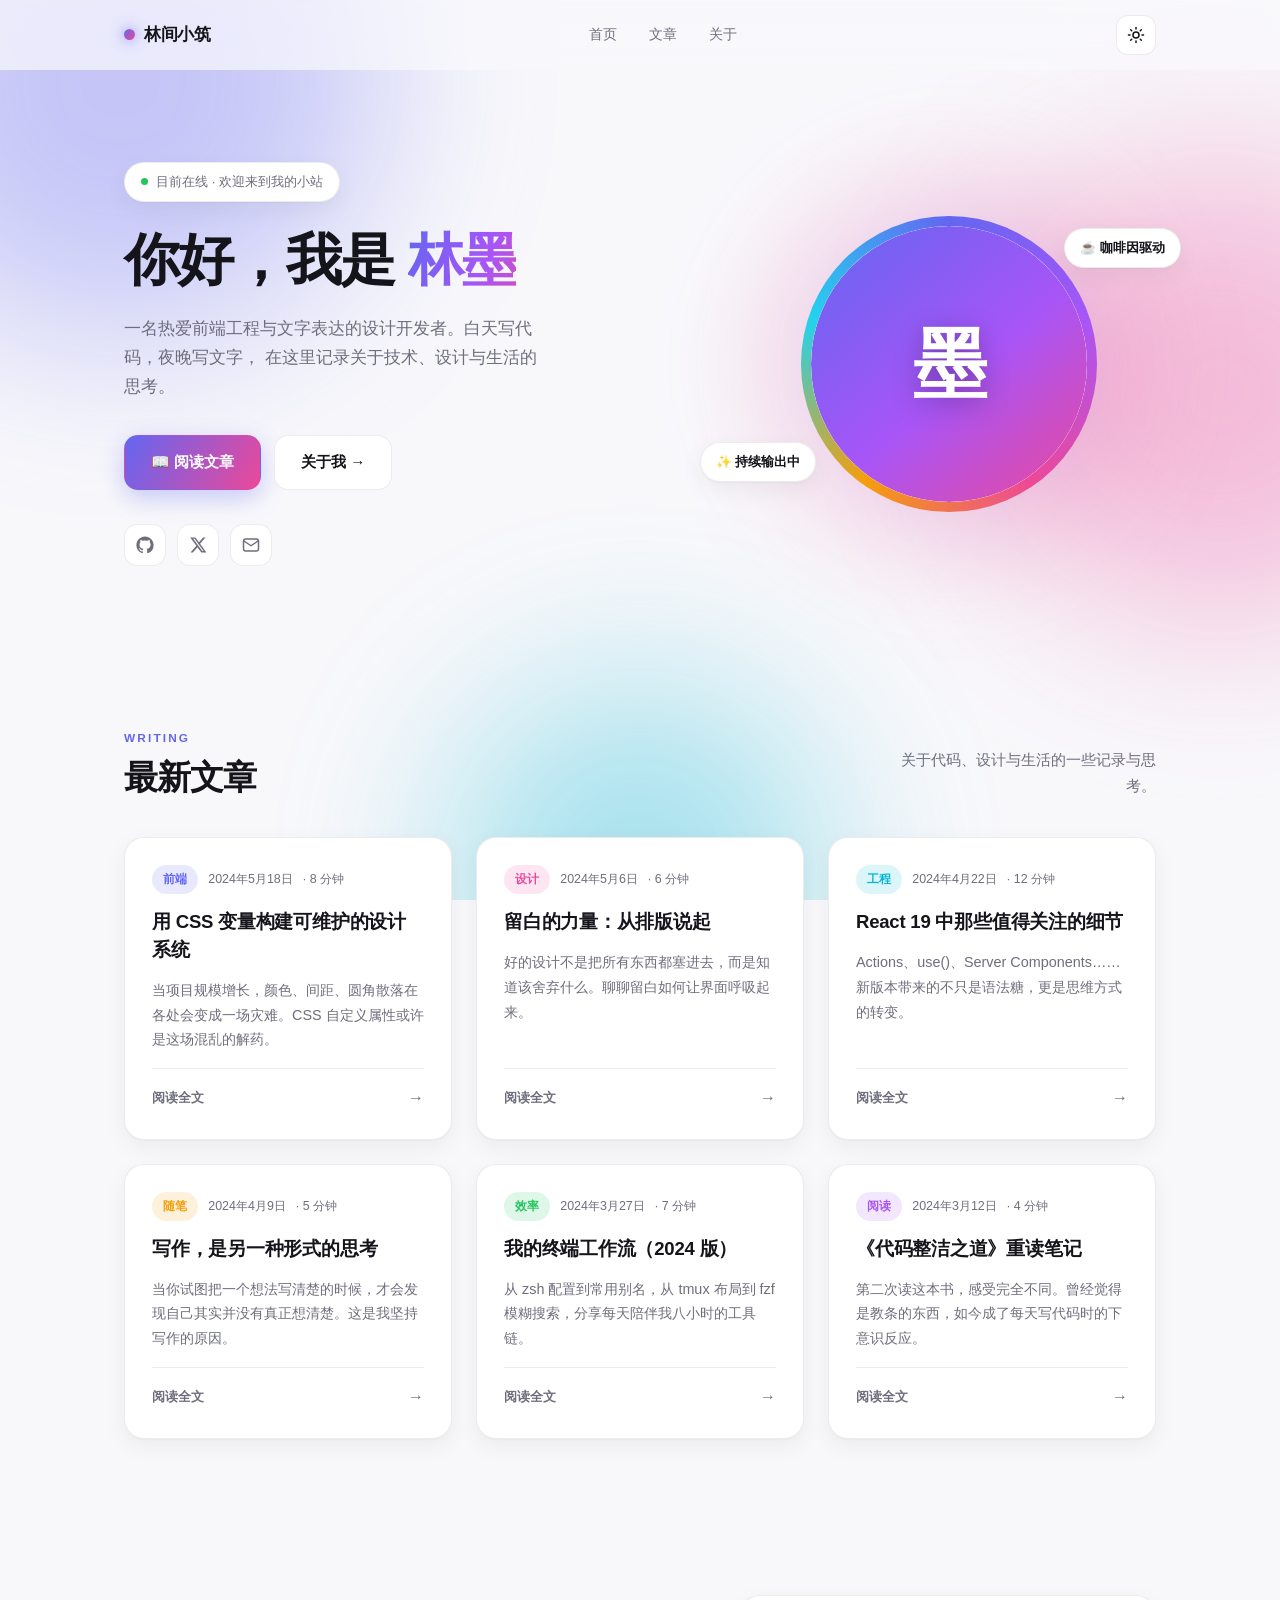
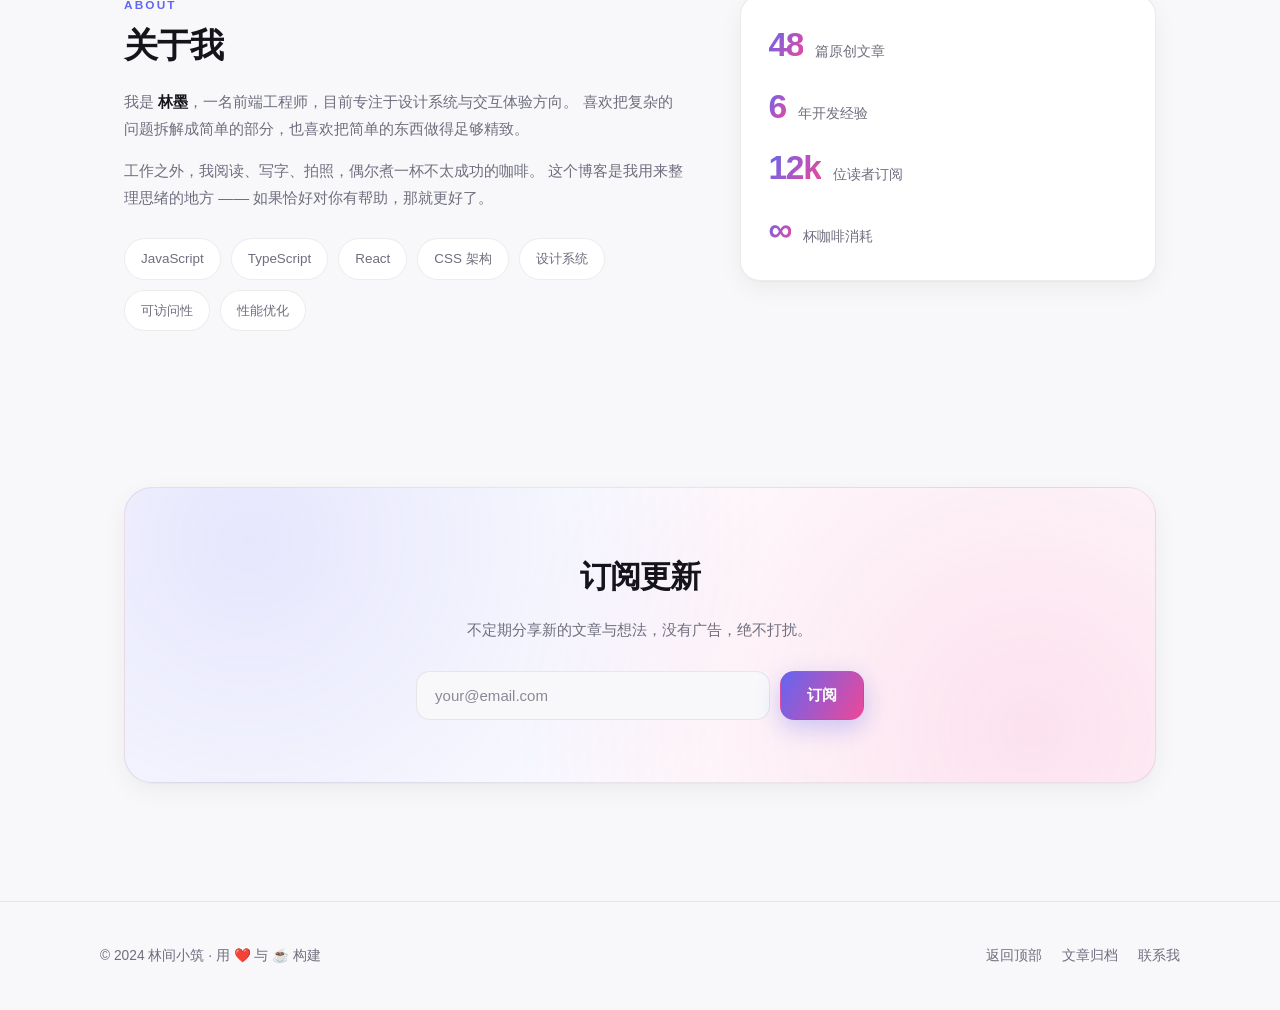
==== index.html @ 79cb0e21 "Create index.html" ====
<!DOCTYPE html>
<html lang="zh-CN" data-theme="light">
<head>
<meta charset="UTF-8">
<meta name="viewport" content="width=device-width, initial-scale=1.0">
<title>林间小筑 · 林墨的个人博客</title>
<meta name="description" content="林墨的个人博客 —— 记录关于前端工程、设计与生活的思考。">
<script>
  // 提前应用主题，避免闪烁
  (function () {
    var saved = localStorage.getItem('theme');
    var prefersDark = window.matchMedia('(prefers-color-scheme: dark)').matches;
    document.documentElement.dataset.theme = saved || (prefersDark ? 'dark' : 'light');
  })();
</script>
<style>
  /* ===================== 主题变量 ===================== */
  :root {
    --bg: #f8f8fb;
    --bg-elev: #ffffff;
    --text: #14141a;
    --text-muted: #6e6e7e;
    --border: rgba(20, 20, 26, .08);
    --nav-bg: rgba(248, 248, 251, .72);
    --accent: #6366f1;
    --accent-2: #ec4899;
    --shadow: 0 1px 2px rgba(0, 0, 0, .04), 0 8px 24px rgba(0, 0, 0, .05);
    --shadow-hover: 0 14px 42px rgba(99, 102, 241, .18);
    --radius: 20px;
    color-scheme: light;
  }

  [data-theme="dark"] {
    --bg: #0b0b10;
    --bg-elev: #14141c;
    --text: #f2f2f7;
    --text-muted: #9b9bab;
    --border: rgba(255, 255, 255, .09);
    --nav-bg: rgba(11, 11, 16, .72);
    --shadow: 0 1px 2px rgba(0, 0, 0, .3), 0 8px 24px rgba(0, 0, 0, .35);
    --shadow-hover: 0 14px 42px rgba(99, 102, 241, .28);
    color-scheme: dark;
  }

  /* ===================== 基础 ===================== */
  * { margin: 0; padding: 0; box-sizing: border-box; }

  html {
    scroll-behavior: smooth;
    scroll-padding-top: 90px;
    -webkit-text-size-adjust: 100%;
  }

  body {
    font-family: -apple-system, BlinkMacSystemFont, "Segoe UI", "PingFang SC",
                 "Hiragino Sans GB", "Microsoft YaHei", "Helvetica Neue", sans-serif;
    background: var(--bg);
    color: var(--text);
    line-height: 1.75;
    -webkit-font-smoothing: antialiased;
    -moz-osx-font-smoothing: grayscale;
    overflow-x: hidden;
    transition: background .45s ease, color .45s ease;
  }

  ::selection { background: rgba(99, 102, 241, .22); }

  img { max-width: 100%; display: block; }

  /* 滚动条 */
  ::-webkit-scrollbar { width: 10px; height: 10px; }
  ::-webkit-scrollbar-track { background: transparent; }
  ::-webkit-scrollbar-thumb {
    background: rgba(128, 128, 150, .35);
    border-radius: 10px;
    border: 3px solid transparent;
    background-clip: content-box;
  }
  ::-webkit-scrollbar-thumb:hover { background: rgba(128, 128, 150, .6); background-clip: content-box; }

  /* ===================== 背景装饰 ===================== */
  .bg-decor {
    position: fixed;
    inset: 0;
    z-index: 0;
    pointer-events: none;
    overflow: hidden;
  }
  .blob {
    position: absolute;
    border-radius: 50%;
    filter: blur(90px);
    opacity: .34;
    will-change: transform;
  }
  .blob-1 {
    width: 520px; height: 520px;
    background: #6366f1;
    top: -180px; left: -140px;
    animation: float1 18s ease-in-out infinite;
  }
  .blob-2 {
    width: 460px; height: 460px;
    background: #ec4899;
    top: 18%; right: -170px;
    animation: float2 22s ease-in-out infinite;
  }
  .blob-3 {
    width: 380px; height: 380px;
    background: #06b6d4;
    bottom: -160px; left: 35%;
    animation: float1 26s ease-in-out infinite reverse;
  }
  [data-theme="dark"] .blob { opacity: .2; }

  @keyframes float1 {
    50% { transform: translate(70px, 90px) scale(1.12); }
  }
  @keyframes float2 {
    50% { transform: translate(-80px, 70px) scale(1.08); }
  }

  /* ===================== 阅读进度条 ===================== */
  .progress {
    position: fixed;
    top: 0; left: 0;
    height: 3px;
    width: 0;
    background: linear-gradient(90deg, #6366f1, #a855f7, #ec4899, #f59e0b);
    z-index: 200;
    border-radius: 0 3px 3px 0;
    transition: width .08s linear;
  }

  /* ===================== 导航 ===================== */
  .nav {
    position: sticky;
    top: 0;
    z-index: 100;
    background: var(--nav-bg);
    backdrop-filter: blur(18px) saturate(180%);
    -webkit-backdrop-filter: blur(18px) saturate(180%);
    border-bottom: 1px solid transparent;
    transition: border-color .35s ease, background .45s ease;
  }
  .nav.scrolled { border-bottom-color: var(--border); }

  .nav-inner {
    max-width: 1080px;
    margin: 0 auto;
    padding: 14px 24px;
    display: flex;
    align-items: center;
    justify-content: space-between;
    gap: 20px;
  }

  .logo {
    display: inline-flex;
    align-items: center;
    gap: 9px;
    font-weight: 800;
    font-size: 1.06rem;
    letter-spacing: -.02em;
    color: var(--text);
    text-decoration: none;
    white-space: nowrap;
  }
  .logo::before {
    content: "";
    width: 11px; height: 11px;
    border-radius: 50%;
    background: linear-gradient(135deg, var(--accent), var(--accent-2));
    box-shadow: 0 0 14px rgba(99, 102, 241, .8);
    flex: none;
  }

  .nav-links { display: flex; gap: 4px; }
  .nav-links a {
    position: relative;
    padding: 8px 14px;
    border-radius: 10px;
    font-size: .9rem;
    font-weight: 500;
    color: var(--text-muted);
    text-decoration: none;
    transition: color .25s, background .25s;
  }
  .nav-links a:hover {
    color: var(--text);
    background: rgba(99, 102, 241, .1);
  }

  .theme-toggle {
    width: 40px; height: 40px;
    flex: none;
    display: grid;
    place-items: center;
    border-radius: 12px;
    border: 1px solid var(--border);
    background: var(--bg-elev);
    color: var(--text);
    cursor: pointer;
    transition: transform .35s cubic-bezier(.2, .8, .2, 1),
                border-color .3s, box-shadow .3s, background .45s;
  }
  .theme-toggle:hover {
    transform: rotate(18deg) scale(1.06);
    border-color: var(--accent);
    box-shadow: 0 0 0 4px rgba(99, 102, 241, .12);
  }
  .theme-toggle svg { width: 18px; height: 18px; }
  .theme-toggle .icon-moon { display: none; }
  [data-theme="dark"] .theme-toggle .icon-sun { display: none; }
  [data-theme="dark"] .theme-toggle .icon-moon { display: block; }

  /* ===================== 通用 ===================== */
  .wrap {
    max-width: 1080px;
    margin: 0 auto;
    padding: 0 24px;
    position: relative;
    z-index: 1;
  }

  .section { padding: 78px 0; }

  .section-head {
    display: flex;
    align-items: flex-end;
    justify-content: space-between;
    gap: 20px;
    margin-bottom: 38px;
  }
  .section-tag {
    display: block;
    font-size: .74rem;
    font-weight: 800;
    letter-spacing: .18em;
    text-transform: uppercase;
    color: var(--accent);
    margin-bottom: 8px;
  }
  .section-title {
    font-size: clamp(1.65rem, 3.4vw, 2.15rem);
    font-weight: 800;
    letter-spacing: -.025em;
    line-height: 1.25;
  }
  .section-desc {
    font-size: .92rem;
    color: var(--text-muted);
    max-width: 34ch;
    text-align: right;
  }

  /* 出现动画 */
  .reveal {
    opacity: 0;
    transform: translateY(26px);
    transition: opacity .8s cubic-bezier(.2, .8, .2, 1),
                transform .8s cubic-bezier(.2, .8, .2, 1);
  }
  .reveal.visible { opacity: 1; transform: none; }

  @media (prefers-reduced-motion: reduce) {
    .reveal { opacity: 1; transform: none; transition: none; }
    .blob, .avatar-ring, .gradient { animation: none !important; }
    html { scroll-behavior: auto; }
  }

  /* ===================== Hero ===================== */
  .hero {
    position: relative;
    z-index: 1;
    max-width: 1080px;
    margin: 0 auto;
    padding: 92px 24px 84px;
    display: grid;
    grid-template-columns: 1.15fr .85fr;
    gap: 56px;
    align-items: center;
  }

  .badge {
    display: inline-flex;
    align-items: center;
    gap: 8px;
    padding: 7px 16px;
    margin-bottom: 24px;
    border-radius: 999px;
    border: 1px solid var(--border);
    background: var(--bg-elev);
    box-shadow: var(--shadow);
    font-size: .84rem;
    font-weight: 500;
    color: var(--text-muted);
  }
  .badge .dot {
    width: 7px; height: 7px;
    border-radius: 50%;
    background: #22c55e;
    box-shadow: 0 0 0 0 rgba(34, 197, 94, .6);
    animation: pulse 2s infinite;
  }
  @keyframes pulse {
    70% { box-shadow: 0 0 0 8px rgba(34, 197, 94, 0); }
    100% { box-shadow: 0 0 0 0 rgba(34, 197, 94, 0); }
  }

  .hero-title {
    font-size: clamp(2.2rem, 5.4vw, 3.5rem);
    line-height: 1.22;
    letter-spacing: -.035em;
    font-weight: 800;
    margin-bottom: 20px;
  }

  .gradient {
    background: linear-gradient(110deg, #6366f1, #a855f7 35%, #ec4899 65%, #f59e0b);
    background-size: 220% auto;
    -webkit-background-clip: text;
    background-clip: text;
    color: transparent;
    animation: shine 6s linear infinite;
  }
  @keyframes shine {
    to { background-position: 220% center; }
  }

  .hero-desc {
    font-size: 1.04rem;
    color: var(--text-muted);
    max-width: 46ch;
    margin-bottom: 34px;
  }

  .actions {
    display: flex;
    flex-wrap: wrap;
    gap: 13px;
    margin-bottom: 34px;
  }

  .btn {
    display: inline-flex;
    align-items: center;
    gap: 8px;
    padding: 13px 26px;
    border-radius: 14px;
    font-size: .94rem;
    font-weight: 600;
    font-family: inherit;
    text-decoration: none;
    border: 1px solid transparent;
    cursor: pointer;
    transition: transform .28s cubic-bezier(.2, .8, .2, 1),
                box-shadow .28s, background .28s, border-color .28s, color .28s;
  }
  .btn-primary {
    color: #fff;
    background: linear-gradient(120deg, #6366f1, #ec4899);
    box-shadow: 0 8px 24px rgba(99, 102, 241, .32);
  }
  .btn-primary:hover {
    transform: translateY(-3px);
    box-shadow: 0 14px 34px rgba(99, 102, 241, .45);
  }
  .btn-ghost {
    color: var(--text);
    background: var(--bg-elev);
    border-color: var(--border);
  }
  .btn-ghost:hover {
    transform: translateY(-3px);
    border-color: var(--accent);
    box-shadow: var(--shadow);
    color: var(--accent);
  }

  .socials { display: flex; gap: 11px; }
  .socials a {
    width: 42px; height: 42px;
    display: grid;
    place-items: center;
    border-radius: 13px;
    border: 1px solid var(--border);
    background: var(--bg-elev);
    color: var(--text-muted);
    transition: transform .3s cubic-bezier(.2, .8, .2, 1),
                color .3s, background .3s, border-color .3s, box-shadow .3s;
  }
  .socials svg { width: 18px; height: 18px; }
  .socials a:hover {
    color: #fff;
    background: linear-gradient(120deg, #6366f1, #ec4899);
    border-color: transparent;
    transform: translateY(-4px);
    box-shadow: 0 10px 24px rgba(99, 102, 241, .35);
  }

  /* 头像 */
  .hero-visual {
    position: relative;
    display: grid;
    place-items: center;
  }
  .hero-visual::before {
    content: "";
    position: absolute;
    width: 115%;
    aspect-ratio: 1;
    border-radius: 50%;
    background: radial-gradient(circle, rgba(99, 102, 241, .38), rgba(236, 72, 153, .18) 45%, transparent 70%);
    filter: blur(44px);
  }

  .avatar-wrap {
    position: relative;
    width: min(296px, 68vw);
    aspect-ratio: 1;
  }
  .avatar-ring {
    position: absolute;
    inset: 0;
    border-radius: 50%;
    background: conic-gradient(from 0deg, #6366f1, #a855f7, #ec4899, #f59e0b, #22d3ee, #6366f1);
    animation: spin 14s linear infinite;
    filter: blur(.6px);
  }
  @keyframes spin { to { transform: rotate(360deg); } }

  .avatar-inner {
    position: absolute;
    inset: 10px;
    border-radius: 50%;
    background: var(--bg);
    display: grid;
    place-items: center;
    overflow: hidden;
    transition: background .45s ease;
  }
  .avatar-face {
    width: 100%; height: 100%;
    border-radius: 50%;
    display: grid;
    place-items: center;
    background: linear-gradient(140deg, #6366f1, #a855f7 55%, #ec4899);
    color: #fff;
    font-size: clamp(3.4rem, 9vw, 4.6rem);
    font-weight: 800;
    letter-spacing: -.05em;
    text-shadow: 0 6px 26px rgba(0, 0, 0, .28);
  }

  .float-chip {
    position: absolute;
    padding: 8px 15px;
    border-radius: 999px;
    background: var(--bg-elev);
    border: 1px solid var(--border);
    box-shadow: var(--shadow);
    font-size: .8rem;
    font-weight: 600;
    color: var(--text);
    white-space: nowrap;
    animation: bob 5s ease-in-out infinite;
  }
  .chip-1 { top: 4%; right: -6%; animation-delay: 0s; }
  .chip-2 { bottom: 10%; left: -10%; animation-delay: 1.4s; }
  @keyframes bob {
    50% { transform: translateY(-12px); }
  }

  /* ===================== 文章 ===================== */
  .posts-grid {
    display: grid;
    grid-template-columns: repeat(auto-fill, minmax(310px, 1fr));
    gap: 24px;
  }

  .post {
    position: relative;
    display: flex;
    flex-direction: column;
    gap: 14px;
    padding: 27px;
    border-radius: var(--radius);
    border: 1px solid var(--border);
    background: var(--bg-elev);
    color: inherit;
    text-decoration: none;
    overflow: hidden;
    box-shadow: var(--shadow);
    transition: transform .42s cubic-bezier(.2, .8, .2, 1),
                box-shadow .42s, border-color .42s, background .45s;
  }
  .post::before {
    content: "";
    position: absolute;
    top: 0; left: 0; right: 0;
    height: 3px;
    background: linear-gradient(90deg, #6366f1, #ec4899);
    transform: scaleX(0);
    transform-origin: left;
    transition: transform .5s cubic-bezier(.2, .8, .2, 1);
  }
  .post::after {
    content: "";
    position: absolute;
    inset: 0;
    background: linear-gradient(120deg, rgba(99, 102, 241, .07), rgba(236, 72, 153, .07));
    opacity: 0;
    transition: opacity .42s;
    pointer-events: none;
  }
  .post:hover {
    transform: translateY(-7px);
    box-shadow: var(--shadow-hover);
    border-color: rgba(99, 102, 241, .38);
  }
  .post:hover::before { transform: scaleX(1); }
  .post:hover::after { opacity: 1; }
  .post:hover h3 { color: var(--accent); }
  .post:hover .arrow { transform: translateX(4px); color: var(--accent); }

  .post-meta {
    display: flex;
    align-items: center;
    flex-wrap: wrap;
    gap: 10px;
    font-size: .78rem;
    color: var(--text-muted);
  }
  .tag {
    padding: 4px 11px;
    border-radius: 999px;
    font-size: .74rem;
    font-weight: 700;
    letter-spacing: .01em;
    color: var(--t);
    background: color-mix(in srgb, var(--t) 14%, transparent);
  }

  .post h3 {
    font-size: 1.16rem;
    line-height: 1.5;
    font-weight: 700;
    letter-spacing: -.012em;
    transition: color .3s;
  }
  .post p {
    font-size: .9rem;
    color: var(--text-muted);
    line-height: 1.72;
    flex: 1;
  }

  .post-foot {
    display: flex;
    align-items: center;
    justify-content: space-between;
    padding-top: 15px;
    margin-top: 2px;
    border-top: 1px solid var(--border);
    font-size: .8rem;
    font-weight: 600;
    color: var(--text-muted);
  }
  .arrow {
    font-size: 1rem;
    transition: transform .35s cubic-bezier(.2, .8, .2, 1), color .3s;
  }

  /* ===================== 关于 ===================== */
  .about-grid {
    display: grid;
    grid-template-columns: 1.15fr .85fr;
    gap: 52px;
    align-items: start;
  }
  .about-grid p {
    color: var(--text-muted);
    margin-top: 16px;
    font-size: .96rem;
  }
  .about-grid p:first-of-type { margin-top: 22px; }
  .about-grid strong { color: var(--text); font-weight: 700; }

  .skills {
    display: flex;
    flex-wrap: wrap;
    gap: 10px;
    margin-top: 26px;
  }
  .skills span {
    padding: 8px 16px;
    border-radius: 999px;
    border: 1px solid var(--border);
    background: var(--bg-elev);
    font-size: .84rem;
    font-weight: 500;
    color: var(--text-muted);
    transition: transform .3s cubic-bezier(.2, .8, .2, 1),
                color .3s, border-color .3s;
  }
  .skills span:hover {
    transform: translateY(-3px);
    color: var(--accent);
    border-color: var(--accent);
  }

  .stat-card {
    padding: 32px 28px;
    border-radius: var(--radius);
    border: 1px solid var(--border);
    background: var(--bg-elev);
    box-shadow: var(--shadow);
    display: grid;
    gap: 26px;
    transition: background .45s;
  }
  .stat {
    display: flex;
    align-items: baseline;
    gap: 12px;
  }
  .stat strong {
    font-size: 2.1rem;
    font-weight: 800;
    letter-spacing: -.04em;
    background: linear-gradient(120deg, #6366f1, #ec4899);
    -webkit-background-clip: text;
    background-clip: text;
    color: transparent;
    line-height: 1;
  }
  .stat span { font-size: .88rem; color: var(--text-muted); }

  /* ===================== 订阅 ===================== */
  .subscribe-card {
    position: relative;
    overflow: hidden;
    padding: 62px 32px;
    text-align: center;
    border-radius: 28px;
    border: 1px solid var(--border);
    background:
      radial-gradient(circle at 12% 18%, rgba(99, 102, 241, .16), transparent 55%),
      radial-gradient(circle at 88% 82%, rgba(236, 72, 153, .16), transparent 55%),
      var(--bg-elev);
    box-shadow: var(--shadow);
    transition: background .45s, border-color .45s;
  }
  .subscribe-card h2 {
    font-size: clamp(1.5rem, 3vw, 1.95rem);
    font-weight: 800;
    letter-spacing: -.025em;
    margin-bottom: 12px;
  }
  .subscribe-card p {
    color: var(--text-muted);
    font-size: .95rem;
    max-width: 44ch;
    margin: 0 auto;
  }

  .sub-form {
    display: flex;
    gap: 10px;
    max-width: 448px;
    margin: 28px auto 0;
  }
  .sub-form input {
    flex: 1;
    min-width: 0;
    padding: 14px 18px;
    border-radius: 14px;
    border: 1px solid var(--border);
    background: var(--bg);
    color: var(--text);
    font-size: .94rem;
    font-family: inherit;
    outline: none;
    transition: border-color .28s, box-shadow .28s, background .45s;
  }
  .sub-form input::placeholder { color: var(--text-muted); opacity: .8; }
  .sub-form input:focus {
    border-color: var(--accent);
    box-shadow: 0 0 0 4px rgba(99, 102, 241, .15);
  }
  .sub-form button { padding: 14px 26px; }

  /* ===================== 页脚 ===================== */
  footer {
    position: relative;
    z-index: 1;
    border-top: 1px solid var(--border);
    padding: 42px 24px;
    margin-top: 40px;
  }
  .footer-inner {
    max-width: 1080px;
    margin: 0 auto;
    display: flex;
    flex-wrap: wrap;
    align-items: center;
    justify-content: space-between;
    gap: 18px;
    font-size: .86rem;
    color: var(--text-muted);
  }
  .footer-links { display: flex; gap: 20px; }
  .footer-links a {
    color: var(--text-muted);
    text-decoration: none;
    transition: color .25s;
  }
  .footer-links a:hover { color: var(--accent); }

  /* ===================== Toast ===================== */
  .toast {
    position: fixed;
    left: 50%;
    bottom: 34px;
    transform: translate(-50%, 22px);
    padding: 13px 24px;
    border-radius: 14px;
    background: var(--text);
    color: var(--bg);
    font-size: .9rem;
    font-weight: 600;
    opacity: 0;
    pointer-events: none;
    z-index: 300;
    box-shadow: 0 16px 40px rgba(0, 0, 0, .22);
    transition: opacity .4s, transform .4s cubic-bezier(.2, .8, .2, 1);
  }
  .toast.show { opacity: 1; transform: translate(-50%, 0); }

  /* ===================== 响应式 ===================== */
  @media (max-width: 900px) {
    .hero {
      grid-template-columns: 1fr;
      text-align: center;
      gap: 44px;
      padding-top: 58px;
    }
    .hero-visual { order: -1; }
    .hero-desc { margin-inline: auto; }
    .actions, .socials { justify-content: center; }
    .about-grid { grid-template-columns: 1fr; gap: 36px; }
    .section-desc { display: none; }
    .chip-1 { right: -2%; }
    .chip-2 { left: -2%; }
  }

  @media (max-width: 620px) {
    .nav-inner { padding: 12px 18px; gap: 12px; }
    .nav-links a { padding: 7px 10px; font-size: .85rem; }
    .wrap, .hero { padding-left: 18px; padding-right: 18px; }
    .section { padding: 58px 0; }
    .subscribe-card { padding: 46px 20px; border-radius: 22px; }
    .sub-form { flex-direction: column; }
    .sub-form button { width: 100%; justify-content: center; }
    .posts-grid { grid-template-columns: 1fr; }
    .float-chip { display: none; }
    .footer-inner { justify-content: center; text-align: center; }
  }
</style>
</head>
<body>

<!-- 阅读进度 -->
<div class="progress" id="progress"></div>

<!-- 背景光斑 -->
<div class="bg-decor" aria-hidden="true">
  <div class="blob blob-1"></div>
  <div class="blob blob-2"></div>
  <div class="blob blob-3"></div>
</div>

<!-- ===================== 导航 ===================== -->
<nav class="nav" id="nav">
  <div class="nav-inner">
    <a href="#top" class="logo">林间小筑</a>
    <div class="nav-links">
      <a href="#top">首页</a>
      <a href="#posts">文章</a>
      <a href="#about">关于</a>
    </div>
    <button class="theme-toggle" id="themeToggle" aria-label="切换深色 / 浅色主题" title="切换主题">
      <svg class="icon-sun" viewBox="0 0 24 24" fill="none" stroke="currentColor"
           stroke-width="2" stroke-linecap="round" stroke-linejoin="round" aria-hidden="true">
        <circle cx="12" cy="12" r="4"/>
        <path d="M12 2v2M12 20v2M4.93 4.93l1.41 1.41M17.66 17.66l1.41 1.41M2 12h2M20 12h2M4.93 19.07l1.41-1.41M17.66 6.34l1.41-1.41"/>
      </svg>
      <svg class="icon-moon" viewBox="0 0 24 24" fill="none" stroke="currentColor"
           stroke-width="2" stroke-linecap="round" stroke-linejoin="round" aria-hidden="true">
        <path d="M21 12.79A9 9 0 1 1 11.21 3 7 7 0 0 0 21 12.79z"/>
      </svg>
    </button>
  </div>
</nav>

<!-- ===================== Hero ===================== -->
<header class="hero" id="top">
  <div class="hero-text reveal">
    <span class="badge"><span class="dot"></span>目前在线 · 欢迎来到我的小站</span>
    <h1 class="hero-title">你好，我是 <span class="gradient">林墨</span></h1>
    <p class="hero-desc">
      一名热爱前端工程与文字表达的设计开发者。白天写代码，夜晚写文字，
      在这里记录关于技术、设计与生活的思考。
    </p>
    <div class="actions">
      <a href="#posts" class="btn btn-primary">📖 阅读文章</a>
      <a href="#about" class="btn btn-ghost">关于我 →</a>
    </div>
    <div class="socials">
      <a href="#" aria-label="GitHub" title="GitHub">
        <svg viewBox="0 0 24 24" fill="currentColor" aria-hidden="true">
          <path d="M12 .5C5.73.5.5 5.73.5 12a11.5 11.5 0 0 0 7.86 10.92c.58.1.79-.25.79-.55v-1.94c-3.2.7-3.88-1.54-3.88-1.54-.53-1.34-1.29-1.7-1.29-1.7-1.05-.72.08-.7.08-.7 1.16.08 1.77 1.19 1.77 1.19 1.03 1.77 2.71 1.26 3.37.96.1-.75.4-1.26.73-1.55-2.56-.29-5.25-1.28-5.25-5.7 0-1.26.45-2.29 1.19-3.1-.12-.29-.52-1.46.11-3.05 0 0 .97-.31 3.18 1.18a11.1 11.1 0 0 1 5.79 0c2.2-1.49 3.17-1.18 3.17-1.18.63 1.59.23 2.76.12 3.05.74.81 1.19 1.84 1.19 3.1 0 4.43-2.7 5.4-5.27 5.69.41.36.78 1.06.78 2.14v3.17c0 .3.2.66.8.55A11.5 11.5 0 0 0 23.5 12C23.5 5.73 18.27.5 12 .5z"/>
        </svg>
      </a>
      <a href="#" aria-label="Twitter" title="Twitter">
        <svg viewBox="0 0 24 24" fill="currentColor" aria-hidden="true">
          <path d="M18.9 2H22l-7.3 8.35L23.2 22h-6.7l-5.25-6.87L5.2 22H2l7.8-8.93L1.6 2h6.87l4.75 6.28L18.9 2zm-1.17 18.1h1.72L7.36 3.8H5.52l12.2 16.3z"/>
        </svg>
      </a>
      <a href="mailto:hello@linmo.dev" aria-label="邮箱" title="邮箱">
        <svg viewBox="0 0 24 24" fill="none" stroke="currentColor" stroke-width="2"
             stroke-linecap="round" stroke-linejoin="round" aria-hidden="true">
          <rect x="2" y="4" width="20" height="16" rx="3"/>
          <path d="m3 7 9 6 9-6"/>
        </svg>
      </a>
    </div>
  </div>

  <div class="hero-visual reveal" style="transition-delay:.12s">
    <div class="avatar-wrap">
      <div class="avatar-ring"></div>
      <div class="avatar-inner">
        <div class="avatar-face">墨</div>
      </div>
    </div>
    <span class="float-chip chip-1">☕ 咖啡因驱动</span>
    <span class="float-chip chip-2">✨ 持续输出中</span>
  </div>
</header>

<!-- ===================== 文章 ===================== -->
<main>
  <section class="section" id="posts">
    <div class="wrap">
      <div class="section-head reveal">
        <div>
          <span class="section-tag">Writing</span>
          <h2 class="section-title">最新文章</h2>
        </div>
        <p class="section-desc">关于代码、设计与生活的一些记录与思考。</p>
      </div>

      <div class="posts-grid">
        <a href="#" class="post reveal" style="transition-delay:.05s">
          <div class="post-meta">
            <span class="tag" style="--t:#6366f1">前端</span>
            <span>2024年5月18日</span>
            <span>· 8 分钟</span>
          </div>
          <h3>用 CSS 变量构建可维护的设计系统</h3>
          <p>当项目规模增长，颜色、间距、圆角散落在各处会变成一场灾难。CSS 自定义属性或许是这场混乱的解药。</p>
          <div class="post-foot">
            <span>阅读全文</span>
            <span class="arrow">→</span>
          </div>
        </a>

        <a href="#" class="post reveal" style="transition-delay:.1s">
          <div class="post-meta">
            <span class="tag" style="--t:#ec4899">设计</span>
            <span>2024年5月6日</span>
            <span>· 6 分钟</span>
          </div>
          <h3>留白的力量：从排版说起</h3>
          <p>好的设计不是把所有东西都塞进去，而是知道该舍弃什么。聊聊留白如何让界面呼吸起来。</p>
          <div class="post-foot">
            <span>阅读全文</span>
            <span class="arrow">→</span>
          </div>
        </a>

        <a href="#" class="post reveal" style="transition-delay:.15s">
          <div class="post-meta">
            <span class="tag" style="--t:#06b6d4">工程</span>
            <span>2024年4月22日</span>
            <span>· 12 分钟</span>
          </div>
          <h3>React 19 中那些值得关注的细节</h3>
          <p>Actions、use()、Server Components……新版本带来的不只是语法糖，更是思维方式的转变。</p>
          <div class="post-foot">
            <span>阅读全文</span>
            <span class="arrow">→</span>
          </div>
        </a>

        <a href="#" class="post reveal" style="transition-delay:.05s">
          <div class="post-meta">
            <span class="tag" style="--t:#f59e0b">随笔</span>
            <span>2024年4月9日</span>
            <span>· 5 分钟</span>
          </div>
          <h3>写作，是另一种形式的思考</h3>
          <p>当你试图把一个想法写清楚的时候，才会发现自己其实并没有真正想清楚。这是我坚持写作的原因。</p>
          <div class="post-foot">
            <span>阅读全文</span>
            <span class="arrow">→</span>
          </div>
        </a>

        <a href="#" class="post reveal" style="transition-delay:.1s">
          <div class="post-meta">
            <span class="tag" style="--t:#22c55e">效率</span>
            <span>2024年3月27日</span>
            <span>· 7 分钟</span>
          </div>
          <h3>我的终端工作流（2024 版）</h3>
          <p>从 zsh 配置到常用别名，从 tmux 布局到 fzf 模糊搜索，分享每天陪伴我八小时的工具链。</p>
          <div class="post-foot">
            <span>阅读全文</span>
            <span class="arrow">→</span>
          </div>
        </a>

        <a href="#" class="post reveal" style="transition-delay:.15s">
          <div class="post-meta">
            <span class="tag" style="--t:#a855f7">阅读</span>
            <span>2024年3月12日</span>
            <span>· 4 分钟</span>
          </div>
          <h3>《代码整洁之道》重读笔记</h3>
          <p>第二次读这本书，感受完全不同。曾经觉得是教条的东西，如今成了每天写代码时的下意识反应。</p>
          <div class="post-foot">
            <span>阅读全文</span>
            <span class="arrow">→</span>
          </div>
        </a>
      </div>
    </div>
  </section>

  <!-- ===================== 关于 ===================== -->
  <section class="section" id="about">
    <div class="wrap">
      <div class="about-grid">
        <div class="reveal">
          <span class="section-tag">About</span>
          <h2 class="section-title">关于我</h2>
          <p>
            我是 <strong>林墨</strong>，一名前端工程师，目前专注于设计系统与交互体验方向。
            喜欢把复杂的问题拆解成简单的部分，也喜欢把简单的东西做得足够精致。
          </p>
          <p>
            工作之外，我阅读、写字、拍照，偶尔煮一杯不太成功的咖啡。
            这个博客是我用来整理思绪的地方 —— 如果恰好对你有帮助，那就更好了。
          </p>
          <div class="skills">
            <span>JavaScript</span>
            <span>TypeScript</span>
            <span>React</span>
            <span>CSS 架构</span>
            <span>设计系统</span>
            <span>可访问性</span>
            <span>性能优化</span>
          </div>
        </div>

        <div class="stat-card reveal" style="transition-delay:.12s">
          <div class="stat"><strong>48</strong><span>篇原创文章</span></div>
          <div class="stat"><strong>6</strong><span>年开发经验</span></div>
          <div class="stat"><strong>12k</strong><span>位读者订阅</span></div>
          <div class="stat"><strong>∞</strong><span>杯咖啡消耗</span></div>
        </div>
      </div>
    </div>
  </section>

  <!-- ===================== 订阅 ===================== -->
  <section class="section" id="subscribe">
    <div class="wrap">
      <div class="subscribe-card reveal">
        <h2>订阅更新</h2>
        <p>不定期分享新的文章与想法，没有广告，绝不打扰。</p>
        <form class="sub-form" id="subForm" novalidate>
          <input type="email" placeholder="your@email.com" aria-label="邮箱地址" required>
          <button type="submit" class="btn btn-primary">订阅</button>
        </form>
      </div>
    </div>
  </section>
</main>

<!-- ===================== 页脚 ===================== -->
<footer>
  <div class="footer-inner">
    <span>© 2024 林间小筑 · 用 ❤️ 与 ☕ 构建</span>
    <div class="footer-links">
      <a href="#top">返回顶部</a>
      <a href="#posts">文章归档</a>
      <a href="mailto:hello@linmo.dev">联系我</a>
    </div>
  </div>
</footer>

<!-- Toast -->
<div class="toast" id="toast" role="status" aria-live="polite"></div>

<script>
  /* ============ 主题切换 ============ */
  (function () {
    var root = document.documentElement;
    var toggle = document.getElementById('themeToggle');

    toggle.addEventListener('click', function () {
      var next = root.dataset.theme === 'dark' ? 'light' : 'dark';
      root.dataset.theme = next;
      try { localStorage.setItem('theme', next); } catch (e) {}
    });
  })();

  /* ============ 滚动进度 & 导航样式 ============ */
  (function () {
    var progress = document.getElementById('progress');
    var nav = document.getElementById('nav');
    var ticking = false;

    function update() {
      var el = document.documentElement;
      var max = el.scrollHeight - el.clientHeight;
      var ratio = max > 0 ? el.scrollTop / max : 0;
      progress.style.width = (ratio * 100).toFixed(2) + '%';
      nav.classList.toggle('scrolled', el.scrollTop > 8);
      ticking = false;
    }

    window.addEventListener('scroll', function () {
      if (!ticking) {
        ticking = true;
        window.requestAnimationFrame(update);
      }
    }, { passive: true });

    window.addEventListener('resize', update);
    update();
  })();

  /* ============ 滚动出现动画 ============ */
  (function () {
    var items = document.querySelectorAll('.reveal');

    if (!('IntersectionObserver' in window)) {
      items.forEach(function (el) { el.classList.add('visible'); });
      return;
    }

    var io = new IntersectionObserver(function (entries) {
      entries.forEach(function (entry) {
        if (entry.isIntersecting) {
          entry.target.classList.add('visible');
          io.unobserve(entry.target);
        }
      });
    }, { threshold: 0.12, rootMargin: '0px 0px -50px 0px' });

    items.forEach(function (el) { io.observe(el); });
  })();

  /* ============ Toast ============ */
  var toastEl = document.getElementById('toast');
  var toastTimer = null;

  function showToast(msg) {
    toastEl.textContent = msg;
    toastEl.classList.add('show');
    clearTimeout(toastTimer);
    toastTimer = setTimeout(function () {
      toastEl.classList.remove('show');
    }, 2600);
  }

  /* ============ 订阅表单 ============ */
  (function () {
    var form = document.getElementById('subForm');
    var input = form.querySelector('input');

    form.addEventListener('submit', function (e) {
      e.preventDefault();
      var value = input.value.trim();
      var valid = /^[^\s@]+@[^\s@]+\.[^\s@]+$/.test(value);

      if (!valid) {
        showToast('请输入有效的邮箱地址 🙂');
        input.focus();
        return;
      }

      showToast('🎉 订阅成功，感谢关注！');
      input.value = '';
      input.blur();
    });
  })();

  /* ============ 文章卡片点击提示 ============ */
  document.querySelectorAll('.post').forEach(function (card) {
    card.addEventListener('click', function (e) {
      if (card.getAttribute('href') === '#') {
        e.preventDefault();
        showToast('📄 文章详情页正在建设中…');
      }
    });
  });
</script>
</body>
</html>
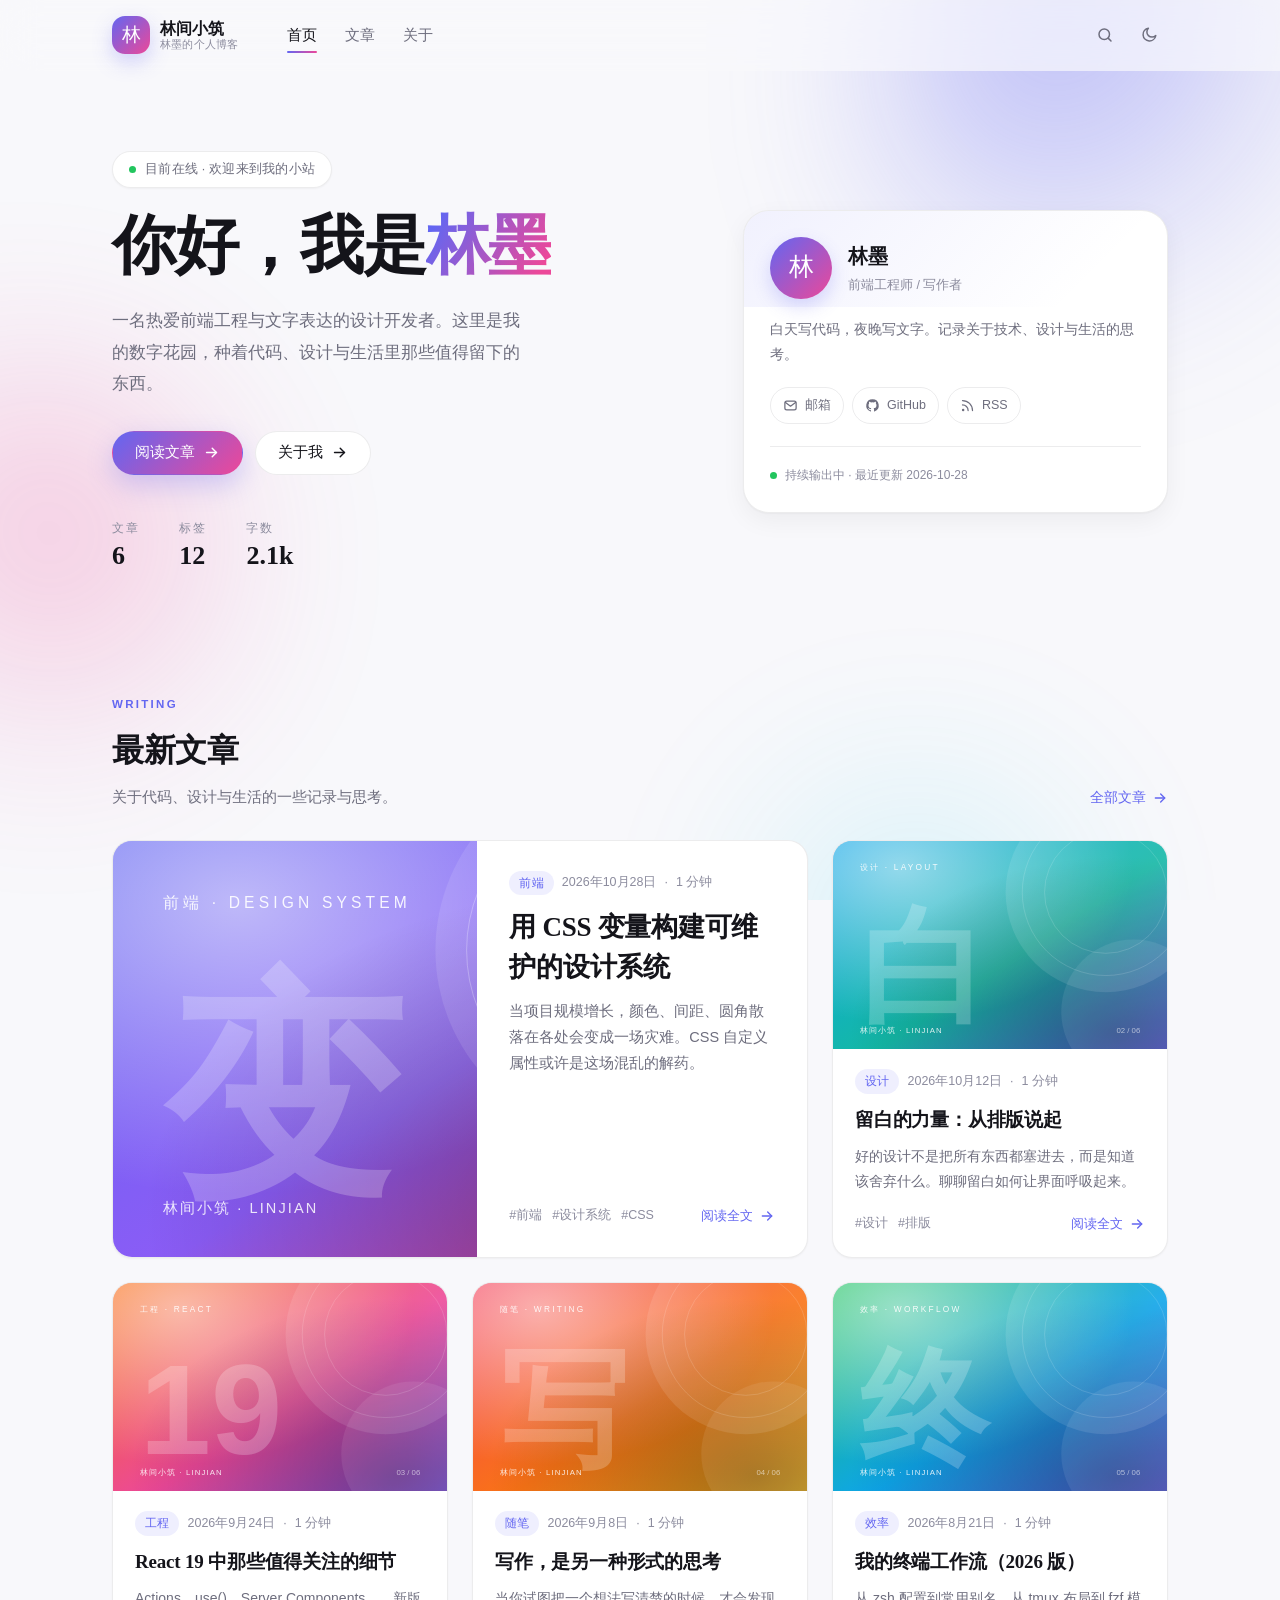
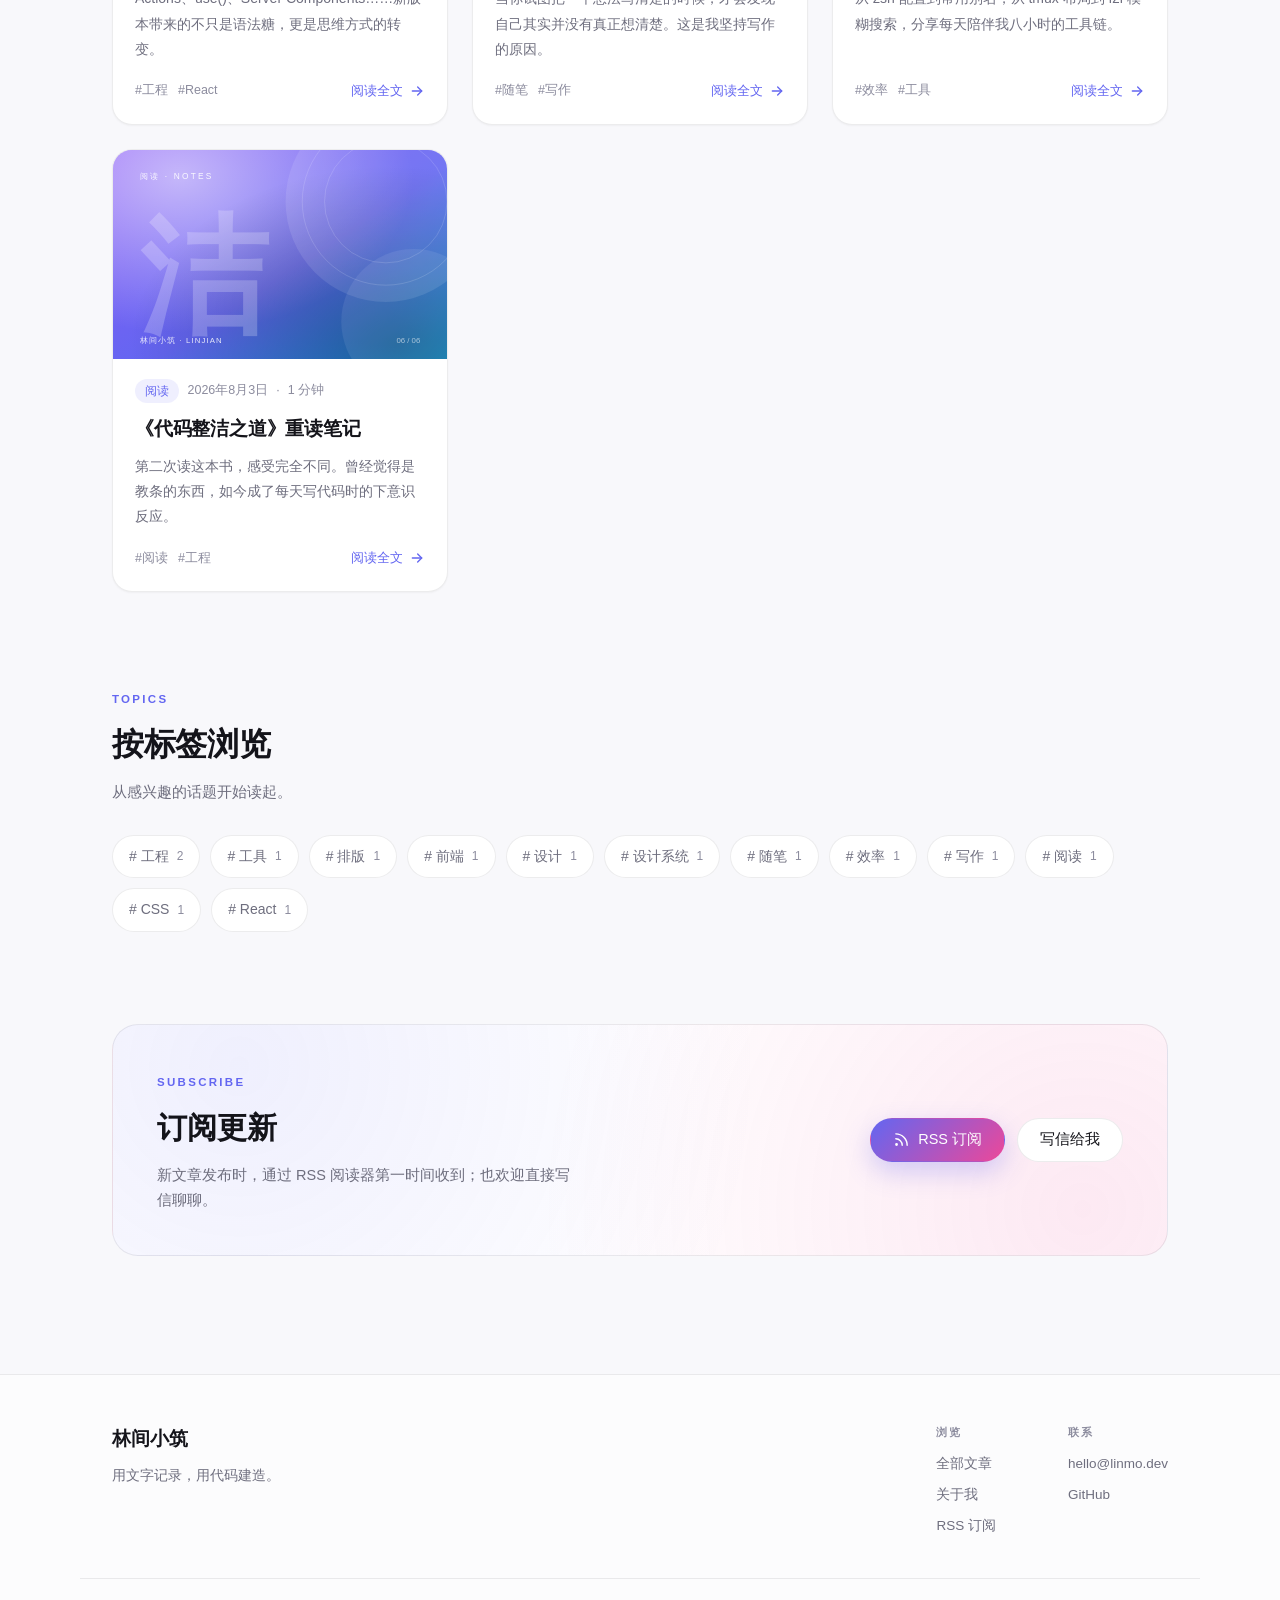
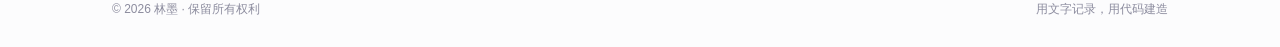
==== commit 9710a499: "Replace site with new blog (林间小筑)" ====
--- a/index.html
+++ b/index.html
@@ -1,1125 +1,288 @@
 <!DOCTYPE html>
-<html lang="zh-CN" data-theme="light">
+<html lang="zh-CN">
 <head>
-<meta charset="UTF-8">
-<meta name="viewport" content="width=device-width, initial-scale=1.0">
+<meta charset="utf-8">
+<meta name="viewport" content="width=device-width, initial-scale=1">
 <title>林间小筑 · 林墨的个人博客</title>
 <meta name="description" content="林墨的个人博客 —— 记录关于前端工程、设计与生活的思考。">
+<meta name="robots" content="index, follow">
+<link rel="canonical" href="http://localhost:4321/">
+<meta property="og:type" content="website">
+<meta property="og:site_name" content="林间小筑">
+<meta property="og:title" content="林间小筑 · 林墨的个人博客">
+<meta property="og:description" content="林墨的个人博客 —— 记录关于前端工程、设计与生活的思考。">
+<meta property="og:url" content="http://localhost:4321/">
+
+<meta name="twitter:card" content="summary">
+<meta name="theme-color" content="#6366f1" media="(prefers-color-scheme: light)">
+<meta name="theme-color" content="#0b0b10" media="(prefers-color-scheme: dark)">
+<link rel="icon" href="./assets/favicon.svg" type="image/svg+xml">
+<link rel="stylesheet" href="./assets/site.css">
+<style>:root{--accent:#6366f1;--accent-soft:rgba(99, 102, 241, 0.1);}</style>
+<link rel="alternate" type="application/rss+xml" title="林间小筑" href="./rss.xml">
 <script>
-  // 提前应用主题，避免闪烁
-  (function () {
+(function () {
+  try {
     var saved = localStorage.getItem('theme');
     var prefersDark = window.matchMedia('(prefers-color-scheme: dark)').matches;
     document.documentElement.dataset.theme = saved || (prefersDark ? 'dark' : 'light');
-  })();
+  } catch (error) {}
+})();
 </script>
-<style>
-  /* ===================== 主题变量 ===================== */
-  :root {
-    --bg: #f8f8fb;
-    --bg-elev: #ffffff;
-    --text: #14141a;
-    --text-muted: #6e6e7e;
-    --border: rgba(20, 20, 26, .08);
-    --nav-bg: rgba(248, 248, 251, .72);
-    --accent: #6366f1;
-    --accent-2: #ec4899;
-    --shadow: 0 1px 2px rgba(0, 0, 0, .04), 0 8px 24px rgba(0, 0, 0, .05);
-    --shadow-hover: 0 14px 42px rgba(99, 102, 241, .18);
-    --radius: 20px;
-    color-scheme: light;
-  }
-
-  [data-theme="dark"] {
-    --bg: #0b0b10;
-    --bg-elev: #14141c;
-    --text: #f2f2f7;
-    --text-muted: #9b9bab;
-    --border: rgba(255, 255, 255, .09);
-    --nav-bg: rgba(11, 11, 16, .72);
-    --shadow: 0 1px 2px rgba(0, 0, 0, .3), 0 8px 24px rgba(0, 0, 0, .35);
-    --shadow-hover: 0 14px 42px rgba(99, 102, 241, .28);
-    color-scheme: dark;
-  }
-
-  /* ===================== 基础 ===================== */
-  * { margin: 0; padding: 0; box-sizing: border-box; }
-
-  html {
-    scroll-behavior: smooth;
-    scroll-padding-top: 90px;
-    -webkit-text-size-adjust: 100%;
-  }
-
-  body {
-    font-family: -apple-system, BlinkMacSystemFont, "Segoe UI", "PingFang SC",
-                 "Hiragino Sans GB", "Microsoft YaHei", "Helvetica Neue", sans-serif;
-    background: var(--bg);
-    color: var(--text);
-    line-height: 1.75;
-    -webkit-font-smoothing: antialiased;
-    -moz-osx-font-smoothing: grayscale;
-    overflow-x: hidden;
-    transition: background .45s ease, color .45s ease;
-  }
-
-  ::selection { background: rgba(99, 102, 241, .22); }
-
-  img { max-width: 100%; display: block; }
-
-  /* 滚动条 */
-  ::-webkit-scrollbar { width: 10px; height: 10px; }
-  ::-webkit-scrollbar-track { background: transparent; }
-  ::-webkit-scrollbar-thumb {
-    background: rgba(128, 128, 150, .35);
-    border-radius: 10px;
-    border: 3px solid transparent;
-    background-clip: content-box;
-  }
-  ::-webkit-scrollbar-thumb:hover { background: rgba(128, 128, 150, .6); background-clip: content-box; }
-
-  /* ===================== 背景装饰 ===================== */
-  .bg-decor {
-    position: fixed;
-    inset: 0;
-    z-index: 0;
-    pointer-events: none;
-    overflow: hidden;
-  }
-  .blob {
-    position: absolute;
-    border-radius: 50%;
-    filter: blur(90px);
-    opacity: .34;
-    will-change: transform;
-  }
-  .blob-1 {
-    width: 520px; height: 520px;
-    background: #6366f1;
-    top: -180px; left: -140px;
-    animation: float1 18s ease-in-out infinite;
-  }
-  .blob-2 {
-    width: 460px; height: 460px;
-    background: #ec4899;
-    top: 18%; right: -170px;
-    animation: float2 22s ease-in-out infinite;
-  }
-  .blob-3 {
-    width: 380px; height: 380px;
-    background: #06b6d4;
-    bottom: -160px; left: 35%;
-    animation: float1 26s ease-in-out infinite reverse;
-  }
-  [data-theme="dark"] .blob { opacity: .2; }
-
-  @keyframes float1 {
-    50% { transform: translate(70px, 90px) scale(1.12); }
-  }
-  @keyframes float2 {
-    50% { transform: translate(-80px, 70px) scale(1.08); }
-  }
-
-  /* ===================== 阅读进度条 ===================== */
-  .progress {
-    position: fixed;
-    top: 0; left: 0;
-    height: 3px;
-    width: 0;
-    background: linear-gradient(90deg, #6366f1, #a855f7, #ec4899, #f59e0b);
-    z-index: 200;
-    border-radius: 0 3px 3px 0;
-    transition: width .08s linear;
-  }
-
-  /* ===================== 导航 ===================== */
-  .nav {
-    position: sticky;
-    top: 0;
-    z-index: 100;
-    background: var(--nav-bg);
-    backdrop-filter: blur(18px) saturate(180%);
-    -webkit-backdrop-filter: blur(18px) saturate(180%);
-    border-bottom: 1px solid transparent;
-    transition: border-color .35s ease, background .45s ease;
-  }
-  .nav.scrolled { border-bottom-color: var(--border); }
-
-  .nav-inner {
-    max-width: 1080px;
-    margin: 0 auto;
-    padding: 14px 24px;
-    display: flex;
-    align-items: center;
-    justify-content: space-between;
-    gap: 20px;
-  }
-
-  .logo {
-    display: inline-flex;
-    align-items: center;
-    gap: 9px;
-    font-weight: 800;
-    font-size: 1.06rem;
-    letter-spacing: -.02em;
-    color: var(--text);
-    text-decoration: none;
-    white-space: nowrap;
-  }
-  .logo::before {
-    content: "";
-    width: 11px; height: 11px;
-    border-radius: 50%;
-    background: linear-gradient(135deg, var(--accent), var(--accent-2));
-    box-shadow: 0 0 14px rgba(99, 102, 241, .8);
-    flex: none;
-  }
-
-  .nav-links { display: flex; gap: 4px; }
-  .nav-links a {
-    position: relative;
-    padding: 8px 14px;
-    border-radius: 10px;
-    font-size: .9rem;
-    font-weight: 500;
-    color: var(--text-muted);
-    text-decoration: none;
-    transition: color .25s, background .25s;
-  }
-  .nav-links a:hover {
-    color: var(--text);
-    background: rgba(99, 102, 241, .1);
-  }
-
-  .theme-toggle {
-    width: 40px; height: 40px;
-    flex: none;
-    display: grid;
-    place-items: center;
-    border-radius: 12px;
-    border: 1px solid var(--border);
-    background: var(--bg-elev);
-    color: var(--text);
-    cursor: pointer;
-    transition: transform .35s cubic-bezier(.2, .8, .2, 1),
-                border-color .3s, box-shadow .3s, background .45s;
-  }
-  .theme-toggle:hover {
-    transform: rotate(18deg) scale(1.06);
-    border-color: var(--accent);
-    box-shadow: 0 0 0 4px rgba(99, 102, 241, .12);
-  }
-  .theme-toggle svg { width: 18px; height: 18px; }
-  .theme-toggle .icon-moon { display: none; }
-  [data-theme="dark"] .theme-toggle .icon-sun { display: none; }
-  [data-theme="dark"] .theme-toggle .icon-moon { display: block; }
-
-  /* ===================== 通用 ===================== */
-  .wrap {
-    max-width: 1080px;
-    margin: 0 auto;
-    padding: 0 24px;
-    position: relative;
-    z-index: 1;
-  }
-
-  .section { padding: 78px 0; }
-
-  .section-head {
-    display: flex;
-    align-items: flex-end;
-    justify-content: space-between;
-    gap: 20px;
-    margin-bottom: 38px;
-  }
-  .section-tag {
-    display: block;
-    font-size: .74rem;
-    font-weight: 800;
-    letter-spacing: .18em;
-    text-transform: uppercase;
-    color: var(--accent);
-    margin-bottom: 8px;
-  }
-  .section-title {
-    font-size: clamp(1.65rem, 3.4vw, 2.15rem);
-    font-weight: 800;
-    letter-spacing: -.025em;
-    line-height: 1.25;
-  }
-  .section-desc {
-    font-size: .92rem;
-    color: var(--text-muted);
-    max-width: 34ch;
-    text-align: right;
-  }
-
-  /* 出现动画 */
-  .reveal {
-    opacity: 0;
-    transform: translateY(26px);
-    transition: opacity .8s cubic-bezier(.2, .8, .2, 1),
-                transform .8s cubic-bezier(.2, .8, .2, 1);
-  }
-  .reveal.visible { opacity: 1; transform: none; }
-
-  @media (prefers-reduced-motion: reduce) {
-    .reveal { opacity: 1; transform: none; transition: none; }
-    .blob, .avatar-ring, .gradient { animation: none !important; }
-    html { scroll-behavior: auto; }
-  }
-
-  /* ===================== Hero ===================== */
-  .hero {
-    position: relative;
-    z-index: 1;
-    max-width: 1080px;
-    margin: 0 auto;
-    padding: 92px 24px 84px;
-    display: grid;
-    grid-template-columns: 1.15fr .85fr;
-    gap: 56px;
-    align-items: center;
-  }
-
-  .badge {
-    display: inline-flex;
-    align-items: center;
-    gap: 8px;
-    padding: 7px 16px;
-    margin-bottom: 24px;
-    border-radius: 999px;
-    border: 1px solid var(--border);
-    background: var(--bg-elev);
-    box-shadow: var(--shadow);
-    font-size: .84rem;
-    font-weight: 500;
-    color: var(--text-muted);
-  }
-  .badge .dot {
-    width: 7px; height: 7px;
-    border-radius: 50%;
-    background: #22c55e;
-    box-shadow: 0 0 0 0 rgba(34, 197, 94, .6);
-    animation: pulse 2s infinite;
-  }
-  @keyframes pulse {
-    70% { box-shadow: 0 0 0 8px rgba(34, 197, 94, 0); }
-    100% { box-shadow: 0 0 0 0 rgba(34, 197, 94, 0); }
-  }
-
-  .hero-title {
-    font-size: clamp(2.2rem, 5.4vw, 3.5rem);
-    line-height: 1.22;
-    letter-spacing: -.035em;
-    font-weight: 800;
-    margin-bottom: 20px;
-  }
-
-  .gradient {
-    background: linear-gradient(110deg, #6366f1, #a855f7 35%, #ec4899 65%, #f59e0b);
-    background-size: 220% auto;
-    -webkit-background-clip: text;
-    background-clip: text;
-    color: transparent;
-    animation: shine 6s linear infinite;
-  }
-  @keyframes shine {
-    to { background-position: 220% center; }
-  }
-
-  .hero-desc {
-    font-size: 1.04rem;
-    color: var(--text-muted);
-    max-width: 46ch;
-    margin-bottom: 34px;
-  }
-
-  .actions {
-    display: flex;
-    flex-wrap: wrap;
-    gap: 13px;
-    margin-bottom: 34px;
-  }
-
-  .btn {
-    display: inline-flex;
-    align-items: center;
-    gap: 8px;
-    padding: 13px 26px;
-    border-radius: 14px;
-    font-size: .94rem;
-    font-weight: 600;
-    font-family: inherit;
-    text-decoration: none;
-    border: 1px solid transparent;
-    cursor: pointer;
-    transition: transform .28s cubic-bezier(.2, .8, .2, 1),
-                box-shadow .28s, background .28s, border-color .28s, color .28s;
-  }
-  .btn-primary {
-    color: #fff;
-    background: linear-gradient(120deg, #6366f1, #ec4899);
-    box-shadow: 0 8px 24px rgba(99, 102, 241, .32);
-  }
-  .btn-primary:hover {
-    transform: translateY(-3px);
-    box-shadow: 0 14px 34px rgba(99, 102, 241, .45);
-  }
-  .btn-ghost {
-    color: var(--text);
-    background: var(--bg-elev);
-    border-color: var(--border);
-  }
-  .btn-ghost:hover {
-    transform: translateY(-3px);
-    border-color: var(--accent);
-    box-shadow: var(--shadow);
-    color: var(--accent);
-  }
-
-  .socials { display: flex; gap: 11px; }
-  .socials a {
-    width: 42px; height: 42px;
-    display: grid;
-    place-items: center;
-    border-radius: 13px;
-    border: 1px solid var(--border);
-    background: var(--bg-elev);
-    color: var(--text-muted);
-    transition: transform .3s cubic-bezier(.2, .8, .2, 1),
-                color .3s, background .3s, border-color .3s, box-shadow .3s;
-  }
-  .socials svg { width: 18px; height: 18px; }
-  .socials a:hover {
-    color: #fff;
-    background: linear-gradient(120deg, #6366f1, #ec4899);
-    border-color: transparent;
-    transform: translateY(-4px);
-    box-shadow: 0 10px 24px rgba(99, 102, 241, .35);
-  }
-
-  /* 头像 */
-  .hero-visual {
-    position: relative;
-    display: grid;
-    place-items: center;
-  }
-  .hero-visual::before {
-    content: "";
-    position: absolute;
-    width: 115%;
-    aspect-ratio: 1;
-    border-radius: 50%;
-    background: radial-gradient(circle, rgba(99, 102, 241, .38), rgba(236, 72, 153, .18) 45%, transparent 70%);
-    filter: blur(44px);
-  }
-
-  .avatar-wrap {
-    position: relative;
-    width: min(296px, 68vw);
-    aspect-ratio: 1;
-  }
-  .avatar-ring {
-    position: absolute;
-    inset: 0;
-    border-radius: 50%;
-    background: conic-gradient(from 0deg, #6366f1, #a855f7, #ec4899, #f59e0b, #22d3ee, #6366f1);
-    animation: spin 14s linear infinite;
-    filter: blur(.6px);
-  }
-  @keyframes spin { to { transform: rotate(360deg); } }
-
-  .avatar-inner {
-    position: absolute;
-    inset: 10px;
-    border-radius: 50%;
-    background: var(--bg);
-    display: grid;
-    place-items: center;
-    overflow: hidden;
-    transition: background .45s ease;
-  }
-  .avatar-face {
-    width: 100%; height: 100%;
-    border-radius: 50%;
-    display: grid;
-    place-items: center;
-    background: linear-gradient(140deg, #6366f1, #a855f7 55%, #ec4899);
-    color: #fff;
-    font-size: clamp(3.4rem, 9vw, 4.6rem);
-    font-weight: 800;
-    letter-spacing: -.05em;
-    text-shadow: 0 6px 26px rgba(0, 0, 0, .28);
-  }
-
-  .float-chip {
-    position: absolute;
-    padding: 8px 15px;
-    border-radius: 999px;
-    background: var(--bg-elev);
-    border: 1px solid var(--border);
-    box-shadow: var(--shadow);
-    font-size: .8rem;
-    font-weight: 600;
-    color: var(--text);
-    white-space: nowrap;
-    animation: bob 5s ease-in-out infinite;
-  }
-  .chip-1 { top: 4%; right: -6%; animation-delay: 0s; }
-  .chip-2 { bottom: 10%; left: -10%; animation-delay: 1.4s; }
-  @keyframes bob {
-    50% { transform: translateY(-12px); }
-  }
-
-  /* ===================== 文章 ===================== */
-  .posts-grid {
-    display: grid;
-    grid-template-columns: repeat(auto-fill, minmax(310px, 1fr));
-    gap: 24px;
-  }
-
-  .post {
-    position: relative;
-    display: flex;
-    flex-direction: column;
-    gap: 14px;
-    padding: 27px;
-    border-radius: var(--radius);
-    border: 1px solid var(--border);
-    background: var(--bg-elev);
-    color: inherit;
-    text-decoration: none;
-    overflow: hidden;
-    box-shadow: var(--shadow);
-    transition: transform .42s cubic-bezier(.2, .8, .2, 1),
-                box-shadow .42s, border-color .42s, background .45s;
-  }
-  .post::before {
-    content: "";
-    position: absolute;
-    top: 0; left: 0; right: 0;
-    height: 3px;
-    background: linear-gradient(90deg, #6366f1, #ec4899);
-    transform: scaleX(0);
-    transform-origin: left;
-    transition: transform .5s cubic-bezier(.2, .8, .2, 1);
-  }
-  .post::after {
-    content: "";
-    position: absolute;
-    inset: 0;
-    background: linear-gradient(120deg, rgba(99, 102, 241, .07), rgba(236, 72, 153, .07));
-    opacity: 0;
-    transition: opacity .42s;
-    pointer-events: none;
-  }
-  .post:hover {
-    transform: translateY(-7px);
-    box-shadow: var(--shadow-hover);
-    border-color: rgba(99, 102, 241, .38);
-  }
-  .post:hover::before { transform: scaleX(1); }
-  .post:hover::after { opacity: 1; }
-  .post:hover h3 { color: var(--accent); }
-  .post:hover .arrow { transform: translateX(4px); color: var(--accent); }
-
-  .post-meta {
-    display: flex;
-    align-items: center;
-    flex-wrap: wrap;
-    gap: 10px;
-    font-size: .78rem;
-    color: var(--text-muted);
-  }
-  .tag {
-    padding: 4px 11px;
-    border-radius: 999px;
-    font-size: .74rem;
-    font-weight: 700;
-    letter-spacing: .01em;
-    color: var(--t);
-    background: color-mix(in srgb, var(--t) 14%, transparent);
-  }
-
-  .post h3 {
-    font-size: 1.16rem;
-    line-height: 1.5;
-    font-weight: 700;
-    letter-spacing: -.012em;
-    transition: color .3s;
-  }
-  .post p {
-    font-size: .9rem;
-    color: var(--text-muted);
-    line-height: 1.72;
-    flex: 1;
-  }
-
-  .post-foot {
-    display: flex;
-    align-items: center;
-    justify-content: space-between;
-    padding-top: 15px;
-    margin-top: 2px;
-    border-top: 1px solid var(--border);
-    font-size: .8rem;
-    font-weight: 600;
-    color: var(--text-muted);
-  }
-  .arrow {
-    font-size: 1rem;
-    transition: transform .35s cubic-bezier(.2, .8, .2, 1), color .3s;
-  }
-
-  /* ===================== 关于 ===================== */
-  .about-grid {
-    display: grid;
-    grid-template-columns: 1.15fr .85fr;
-    gap: 52px;
-    align-items: start;
-  }
-  .about-grid p {
-    color: var(--text-muted);
-    margin-top: 16px;
-    font-size: .96rem;
-  }
-  .about-grid p:first-of-type { margin-top: 22px; }
-  .about-grid strong { color: var(--text); font-weight: 700; }
-
-  .skills {
-    display: flex;
-    flex-wrap: wrap;
-    gap: 10px;
-    margin-top: 26px;
-  }
-  .skills span {
-    padding: 8px 16px;
-    border-radius: 999px;
-    border: 1px solid var(--border);
-    background: var(--bg-elev);
-    font-size: .84rem;
-    font-weight: 500;
-    color: var(--text-muted);
-    transition: transform .3s cubic-bezier(.2, .8, .2, 1),
-                color .3s, border-color .3s;
-  }
-  .skills span:hover {
-    transform: translateY(-3px);
-    color: var(--accent);
-    border-color: var(--accent);
-  }
-
-  .stat-card {
-    padding: 32px 28px;
-    border-radius: var(--radius);
-    border: 1px solid var(--border);
-    background: var(--bg-elev);
-    box-shadow: var(--shadow);
-    display: grid;
-    gap: 26px;
-    transition: background .45s;
-  }
-  .stat {
-    display: flex;
-    align-items: baseline;
-    gap: 12px;
-  }
-  .stat strong {
-    font-size: 2.1rem;
-    font-weight: 800;
-    letter-spacing: -.04em;
-    background: linear-gradient(120deg, #6366f1, #ec4899);
-    -webkit-background-clip: text;
-    background-clip: text;
-    color: transparent;
-    line-height: 1;
-  }
-  .stat span { font-size: .88rem; color: var(--text-muted); }
-
-  /* ===================== 订阅 ===================== */
-  .subscribe-card {
-    position: relative;
-    overflow: hidden;
-    padding: 62px 32px;
-    text-align: center;
-    border-radius: 28px;
-    border: 1px solid var(--border);
-    background:
-      radial-gradient(circle at 12% 18%, rgba(99, 102, 241, .16), transparent 55%),
-      radial-gradient(circle at 88% 82%, rgba(236, 72, 153, .16), transparent 55%),
-      var(--bg-elev);
-    box-shadow: var(--shadow);
-    transition: background .45s, border-color .45s;
-  }
-  .subscribe-card h2 {
-    font-size: clamp(1.5rem, 3vw, 1.95rem);
-    font-weight: 800;
-    letter-spacing: -.025em;
-    margin-bottom: 12px;
-  }
-  .subscribe-card p {
-    color: var(--text-muted);
-    font-size: .95rem;
-    max-width: 44ch;
-    margin: 0 auto;
-  }
-
-  .sub-form {
-    display: flex;
-    gap: 10px;
-    max-width: 448px;
-    margin: 28px auto 0;
-  }
-  .sub-form input {
-    flex: 1;
-    min-width: 0;
-    padding: 14px 18px;
-    border-radius: 14px;
-    border: 1px solid var(--border);
-    background: var(--bg);
-    color: var(--text);
-    font-size: .94rem;
-    font-family: inherit;
-    outline: none;
-    transition: border-color .28s, box-shadow .28s, background .45s;
-  }
-  .sub-form input::placeholder { color: var(--text-muted); opacity: .8; }
-  .sub-form input:focus {
-    border-color: var(--accent);
-    box-shadow: 0 0 0 4px rgba(99, 102, 241, .15);
-  }
-  .sub-form button { padding: 14px 26px; }
-
-  /* ===================== 页脚 ===================== */
-  footer {
-    position: relative;
-    z-index: 1;
-    border-top: 1px solid var(--border);
-    padding: 42px 24px;
-    margin-top: 40px;
-  }
-  .footer-inner {
-    max-width: 1080px;
-    margin: 0 auto;
-    display: flex;
-    flex-wrap: wrap;
-    align-items: center;
-    justify-content: space-between;
-    gap: 18px;
-    font-size: .86rem;
-    color: var(--text-muted);
-  }
-  .footer-links { display: flex; gap: 20px; }
-  .footer-links a {
-    color: var(--text-muted);
-    text-decoration: none;
-    transition: color .25s;
-  }
-  .footer-links a:hover { color: var(--accent); }
-
-  /* ===================== Toast ===================== */
-  .toast {
-    position: fixed;
-    left: 50%;
-    bottom: 34px;
-    transform: translate(-50%, 22px);
-    padding: 13px 24px;
-    border-radius: 14px;
-    background: var(--text);
-    color: var(--bg);
-    font-size: .9rem;
-    font-weight: 600;
-    opacity: 0;
-    pointer-events: none;
-    z-index: 300;
-    box-shadow: 0 16px 40px rgba(0, 0, 0, .22);
-    transition: opacity .4s, transform .4s cubic-bezier(.2, .8, .2, 1);
-  }
-  .toast.show { opacity: 1; transform: translate(-50%, 0); }
-
-  /* ===================== 响应式 ===================== */
-  @media (max-width: 900px) {
-    .hero {
-      grid-template-columns: 1fr;
-      text-align: center;
-      gap: 44px;
-      padding-top: 58px;
-    }
-    .hero-visual { order: -1; }
-    .hero-desc { margin-inline: auto; }
-    .actions, .socials { justify-content: center; }
-    .about-grid { grid-template-columns: 1fr; gap: 36px; }
-    .section-desc { display: none; }
-    .chip-1 { right: -2%; }
-    .chip-2 { left: -2%; }
-  }
-
-  @media (max-width: 620px) {
-    .nav-inner { padding: 12px 18px; gap: 12px; }
-    .nav-links a { padding: 7px 10px; font-size: .85rem; }
-    .wrap, .hero { padding-left: 18px; padding-right: 18px; }
-    .section { padding: 58px 0; }
-    .subscribe-card { padding: 46px 20px; border-radius: 22px; }
-    .sub-form { flex-direction: column; }
-    .sub-form button { width: 100%; justify-content: center; }
-    .posts-grid { grid-template-columns: 1fr; }
-    .float-chip { display: none; }
-    .footer-inner { justify-content: center; text-align: center; }
-  }
-</style>
+
 </head>
-<body>
-
-<!-- 阅读进度 -->
-<div class="progress" id="progress"></div>
-
-<!-- 背景光斑 -->
+<body class="">
+<a class="skip-link" href="#main">跳到主要内容</a>
 <div class="bg-decor" aria-hidden="true">
-  <div class="blob blob-1"></div>
-  <div class="blob blob-2"></div>
-  <div class="blob blob-3"></div>
+  <span class="blob blob--1"></span>
+  <span class="blob blob--2"></span>
+  <span class="blob blob--3"></span>
 </div>
-
-<!-- ===================== 导航 ===================== -->
-<nav class="nav" id="nav">
-  <div class="nav-inner">
-    <a href="#top" class="logo">林间小筑</a>
-    <div class="nav-links">
-      <a href="#top">首页</a>
-      <a href="#posts">文章</a>
-      <a href="#about">关于</a>
-    </div>
-    <button class="theme-toggle" id="themeToggle" aria-label="切换深色 / 浅色主题" title="切换主题">
-      <svg class="icon-sun" viewBox="0 0 24 24" fill="none" stroke="currentColor"
-           stroke-width="2" stroke-linecap="round" stroke-linejoin="round" aria-hidden="true">
-        <circle cx="12" cy="12" r="4"/>
-        <path d="M12 2v2M12 20v2M4.93 4.93l1.41 1.41M17.66 17.66l1.41 1.41M2 12h2M20 12h2M4.93 19.07l1.41-1.41M17.66 6.34l1.41-1.41"/>
-      </svg>
-      <svg class="icon-moon" viewBox="0 0 24 24" fill="none" stroke="currentColor"
-           stroke-width="2" stroke-linecap="round" stroke-linejoin="round" aria-hidden="true">
-        <path d="M21 12.79A9 9 0 1 1 11.21 3 7 7 0 0 0 21 12.79z"/>
-      </svg>
+<header class="site-header" data-header>
+  <div class="shell nav">
+    <a class="brand" href="./">
+      <span class="brand__mark" aria-hidden="true">林</span>
+      <span class="brand__text">
+        <strong>林间小筑</strong>
+        <small>林墨的个人博客</small>
+      </span>
+    </a>
+    <button class="nav-toggle" type="button" aria-label="打开导航" aria-expanded="false" aria-controls="site-nav" data-nav-toggle>
+      <span class="nav-toggle__open"><svg viewBox="0 0 24 24" fill="none" stroke="currentColor" stroke-width="2" stroke-linecap="round" aria-hidden="true"><path d="M4 7h16M4 12h16M4 17h16"/></svg></span>
+      <span class="nav-toggle__close"><svg viewBox="0 0 24 24" fill="none" stroke="currentColor" stroke-width="2" stroke-linecap="round" aria-hidden="true"><path d="m6 6 12 12M18 6 6 18"/></svg></span>
     </button>
-  </div>
-</nav>
-
-<!-- ===================== Hero ===================== -->
-<header class="hero" id="top">
-  <div class="hero-text reveal">
-    <span class="badge"><span class="dot"></span>目前在线 · 欢迎来到我的小站</span>
-    <h1 class="hero-title">你好，我是 <span class="gradient">林墨</span></h1>
-    <p class="hero-desc">
-      一名热爱前端工程与文字表达的设计开发者。白天写代码，夜晚写文字，
-      在这里记录关于技术、设计与生活的思考。
-    </p>
-    <div class="actions">
-      <a href="#posts" class="btn btn-primary">📖 阅读文章</a>
-      <a href="#about" class="btn btn-ghost">关于我 →</a>
-    </div>
-    <div class="socials">
-      <a href="#" aria-label="GitHub" title="GitHub">
-        <svg viewBox="0 0 24 24" fill="currentColor" aria-hidden="true">
-          <path d="M12 .5C5.73.5.5 5.73.5 12a11.5 11.5 0 0 0 7.86 10.92c.58.1.79-.25.79-.55v-1.94c-3.2.7-3.88-1.54-3.88-1.54-.53-1.34-1.29-1.7-1.29-1.7-1.05-.72.08-.7.08-.7 1.16.08 1.77 1.19 1.77 1.19 1.03 1.77 2.71 1.26 3.37.96.1-.75.4-1.26.73-1.55-2.56-.29-5.25-1.28-5.25-5.7 0-1.26.45-2.29 1.19-3.1-.12-.29-.52-1.46.11-3.05 0 0 .97-.31 3.18 1.18a11.1 11.1 0 0 1 5.79 0c2.2-1.49 3.17-1.18 3.17-1.18.63 1.59.23 2.76.12 3.05.74.81 1.19 1.84 1.19 3.1 0 4.43-2.7 5.4-5.27 5.69.41.36.78 1.06.78 2.14v3.17c0 .3.2.66.8.55A11.5 11.5 0 0 0 23.5 12C23.5 5.73 18.27.5 12 .5z"/>
-        </svg>
-      </a>
-      <a href="#" aria-label="Twitter" title="Twitter">
-        <svg viewBox="0 0 24 24" fill="currentColor" aria-hidden="true">
-          <path d="M18.9 2H22l-7.3 8.35L23.2 22h-6.7l-5.25-6.87L5.2 22H2l7.8-8.93L1.6 2h6.87l4.75 6.28L18.9 2zm-1.17 18.1h1.72L7.36 3.8H5.52l12.2 16.3z"/>
-        </svg>
-      </a>
-      <a href="mailto:hello@linmo.dev" aria-label="邮箱" title="邮箱">
-        <svg viewBox="0 0 24 24" fill="none" stroke="currentColor" stroke-width="2"
-             stroke-linecap="round" stroke-linejoin="round" aria-hidden="true">
-          <rect x="2" y="4" width="20" height="16" rx="3"/>
-          <path d="m3 7 9 6 9-6"/>
-        </svg>
-      </a>
-    </div>
-  </div>
-
-  <div class="hero-visual reveal" style="transition-delay:.12s">
-    <div class="avatar-wrap">
-      <div class="avatar-ring"></div>
-      <div class="avatar-inner">
-        <div class="avatar-face">墨</div>
+    <nav class="nav__links" id="site-nav" data-nav-links>
+      <a href="./" class="is-active" aria-current="page">首页</a>
+      <a href="./posts">文章</a>
+      <a href="./about">关于</a>
+    </nav>
+    <div class="nav__actions">
+      <a class="icon-btn" href="./posts#search" aria-label="搜索文章" title="搜索文章"><svg viewBox="0 0 24 24" fill="none" stroke="currentColor" stroke-width="2" stroke-linecap="round" stroke-linejoin="round" aria-hidden="true"><circle cx="11" cy="11" r="7"/><path d="m20 20-3.5-3.5"/></svg></a>
+      <button class="icon-btn icon-btn--theme" type="button" data-theme-toggle aria-label="切换深浅色主题" title="切换主题">
+        <svg class="icon-sun" viewBox="0 0 24 24" fill="none" stroke="currentColor" stroke-width="2" stroke-linecap="round" stroke-linejoin="round" aria-hidden="true"><circle cx="12" cy="12" r="4"/><path d="M12 2v2M12 20v2M4.9 4.9l1.4 1.4M17.7 17.7l1.4 1.4M2 12h2M20 12h2M4.9 19.1l1.4-1.4M17.7 6.3l1.4-1.4"/></svg><svg class="icon-moon" viewBox="0 0 24 24" fill="none" stroke="currentColor" stroke-width="2" stroke-linecap="round" stroke-linejoin="round" aria-hidden="true"><path d="M21 12.8A8.5 8.5 0 1 1 11.2 3a6.5 6.5 0 0 0 9.8 9.8Z"/></svg>
+      </button>
+    </div>
+  </div>
+</header>
+<main id="main">
+
+<section class="hero shell">
+  <div class="hero__copy">
+    <span class="eyebrow"><span class="pulse" aria-hidden="true"></span>目前在线 · 欢迎来到我的小站</span>
+    <h1 class="hero__title">你好，我是<span class="gradient-text">林墨</span></h1>
+    <p class="hero__text">一名热爱前端工程与文字表达的设计开发者。这里是我的数字花园，种着代码、设计与生活里那些值得留下的东西。</p>
+    <div class="hero__actions">
+      <a class="btn btn--primary" href="./posts">阅读文章 <svg viewBox="0 0 24 24" fill="none" stroke="currentColor" stroke-width="2" stroke-linecap="round" stroke-linejoin="round" aria-hidden="true"><path d="M5 12h14"/><path d="m13 6 6 6-6 6"/></svg></a>
+      <a class="btn btn--ghost" href="./about">关于我 <svg viewBox="0 0 24 24" fill="none" stroke="currentColor" stroke-width="2" stroke-linecap="round" stroke-linejoin="round" aria-hidden="true"><path d="M5 12h14"/><path d="m13 6 6 6-6 6"/></svg></a>
+    </div>
+    <dl class="hero__stats">
+      <div><dt>文章</dt><dd>6</dd></div><div><dt>标签</dt><dd>12</dd></div><div><dt>字数</dt><dd>2.1k</dd></div>
+    </dl>
+  </div>
+  <aside class="profile-card">
+    <div class="profile-card__head">
+      <span class="avatar avatar--text avatar--lg" aria-hidden="true">林</span>
+      <div>
+        <p class="profile-card__name">林墨</p>
+        <p class="profile-card__role">前端工程师 / 写作者</p>
       </div>
     </div>
-    <span class="float-chip chip-1">☕ 咖啡因驱动</span>
-    <span class="float-chip chip-2">✨ 持续输出中</span>
-  </div>
-</header>
-
-<!-- ===================== 文章 ===================== -->
-<main>
-  <section class="section" id="posts">
-    <div class="wrap">
-      <div class="section-head reveal">
-        <div>
-          <span class="section-tag">Writing</span>
-          <h2 class="section-title">最新文章</h2>
-        </div>
-        <p class="section-desc">关于代码、设计与生活的一些记录与思考。</p>
+    <p class="profile-card__bio">白天写代码，夜晚写文字。记录关于技术、设计与生活的思考。</p>
+    <ul class="profile-card__links">
+      <li><a href="mailto:hello@linmo.dev"><svg viewBox="0 0 24 24" fill="none" stroke="currentColor" stroke-width="2" stroke-linecap="round" stroke-linejoin="round" aria-hidden="true"><rect x="3" y="5" width="18" height="14" rx="3"/><path d="m4 7 8 6 8-6"/></svg><span>邮箱</span></a></li>
+      <li><a href="https://github.com/clone-cpy" target="_blank" rel="noopener noreferrer"><svg viewBox="0 0 24 24" fill="currentColor" aria-hidden="true"><path d="M12 2a10 10 0 0 0-3.16 19.49c.5.09.68-.22.68-.48v-1.7c-2.78.6-3.37-1.34-3.37-1.34-.45-1.16-1.1-1.47-1.1-1.47-.9-.62.07-.6.07-.6 1 .07 1.53 1.03 1.53 1.03.88 1.52 2.31 1.08 2.87.83.09-.64.35-1.08.63-1.33-2.22-.25-4.55-1.11-4.55-4.94 0-1.09.39-1.98 1.03-2.68-.1-.25-.45-1.27.1-2.65 0 0 .84-.27 2.75 1.02a9.6 9.6 0 0 1 5 0c1.9-1.29 2.74-1.02 2.74-1.02.55 1.38.2 2.4.1 2.65.64.7 1.03 1.59 1.03 2.68 0 3.84-2.34 4.68-4.57 4.93.36.31.68.92.68 1.85v2.74c0 .27.18.58.69.48A10 10 0 0 0 12 2Z"/></svg><span>GitHub</span></a></li>
+      <li><a href="./rss.xml"><svg viewBox="0 0 24 24" fill="none" stroke="currentColor" stroke-width="2" stroke-linecap="round" stroke-linejoin="round" aria-hidden="true"><path d="M4 11a9 9 0 0 1 9 9"/><path d="M4 4a16 16 0 0 1 16 16"/><circle cx="5" cy="19" r="1"/></svg><span>RSS</span></a></li>
+    </ul>
+    <p class="profile-card__status"><span class="pulse" aria-hidden="true"></span>持续输出中 · 最近更新 2026-10-28</p>
+  </aside>
+</section>
+
+<section class="section shell" id="posts">
+  <div class="section-head">
+    <div>
+      <span class="section-kicker">Writing</span>
+      <h2>最新文章</h2>
+      <p>关于代码、设计与生活的一些记录与思考。</p>
+    </div>
+    <a class="text-link" href="./posts">全部文章 <svg viewBox="0 0 24 24" fill="none" stroke="currentColor" stroke-width="2" stroke-linecap="round" stroke-linejoin="round" aria-hidden="true"><path d="M5 12h14"/><path d="m13 6 6 6-6 6"/></svg></a>
+  </div>
+  <div class="post-grid">
+    <article class="post-card post-card--feature">
+  <a class="post-card__cover" href="./posts/css-variables-design-system" aria-hidden="true" tabindex="-1">
+    <img class="cover-img" src="./uploads/seed/cover-1.svg" alt="" loading="lazy" decoding="async">
+  </a>
+  <div class="post-card__body">
+    <div class="post-card__meta">
+      <a class="chip" href="./posts?tag=%E5%89%8D%E7%AB%AF">前端</a>
+      <time datetime="2026-10-28T06:02:50.462Z">2026年10月28日</time>
+      <span class="meta-dot" aria-hidden="true">·</span>
+      <span>1 分钟</span>
+    </div>
+    <h3 class="post-card__title"><a href="./posts/css-variables-design-system">用 CSS 变量构建可维护的设计系统</a></h3>
+    <p class="post-card__excerpt">当项目规模增长，颜色、间距、圆角散落在各处会变成一场灾难。CSS 自定义属性或许是这场混乱的解药。</p>
+    <div class="post-card__footer">
+      <ul class="tag-list">
+        <li><a href="./posts?tag=%E5%89%8D%E7%AB%AF">#前端</a></li><li><a href="./posts?tag=%E8%AE%BE%E8%AE%A1%E7%B3%BB%E7%BB%9F">#设计系统</a></li><li><a href="./posts?tag=CSS">#CSS</a></li>
+      </ul>
+      <span class="read-more">阅读全文 <svg viewBox="0 0 24 24" fill="none" stroke="currentColor" stroke-width="2" stroke-linecap="round" stroke-linejoin="round" aria-hidden="true"><path d="M5 12h14"/><path d="m13 6 6 6-6 6"/></svg></span>
+    </div>
+  </div>
+</article><article class="post-card">
+  <a class="post-card__cover" href="./posts/the-power-of-whitespace" aria-hidden="true" tabindex="-1">
+    <img class="cover-img" src="./uploads/seed/cover-2.svg" alt="" loading="lazy" decoding="async">
+  </a>
+  <div class="post-card__body">
+    <div class="post-card__meta">
+      <a class="chip" href="./posts?tag=%E8%AE%BE%E8%AE%A1">设计</a>
+      <time datetime="2026-10-12T06:02:50.462Z">2026年10月12日</time>
+      <span class="meta-dot" aria-hidden="true">·</span>
+      <span>1 分钟</span>
+    </div>
+    <h3 class="post-card__title"><a href="./posts/the-power-of-whitespace">留白的力量：从排版说起</a></h3>
+    <p class="post-card__excerpt">好的设计不是把所有东西都塞进去，而是知道该舍弃什么。聊聊留白如何让界面呼吸起来。</p>
+    <div class="post-card__footer">
+      <ul class="tag-list">
+        <li><a href="./posts?tag=%E8%AE%BE%E8%AE%A1">#设计</a></li><li><a href="./posts?tag=%E6%8E%92%E7%89%88">#排版</a></li>
+      </ul>
+      <span class="read-more">阅读全文 <svg viewBox="0 0 24 24" fill="none" stroke="currentColor" stroke-width="2" stroke-linecap="round" stroke-linejoin="round" aria-hidden="true"><path d="M5 12h14"/><path d="m13 6 6 6-6 6"/></svg></span>
+    </div>
+  </div>
+</article><article class="post-card">
+  <a class="post-card__cover" href="./posts/react-19-details" aria-hidden="true" tabindex="-1">
+    <img class="cover-img" src="./uploads/seed/cover-3.svg" alt="" loading="lazy" decoding="async">
+  </a>
+  <div class="post-card__body">
+    <div class="post-card__meta">
+      <a class="chip" href="./posts?tag=%E5%B7%A5%E7%A8%8B">工程</a>
+      <time datetime="2026-09-24T06:02:50.462Z">2026年9月24日</time>
+      <span class="meta-dot" aria-hidden="true">·</span>
+      <span>1 分钟</span>
+    </div>
+    <h3 class="post-card__title"><a href="./posts/react-19-details">React 19 中那些值得关注的细节</a></h3>
+    <p class="post-card__excerpt">Actions、use()、Server Components……新版本带来的不只是语法糖，更是思维方式的转变。</p>
+    <div class="post-card__footer">
+      <ul class="tag-list">
+        <li><a href="./posts?tag=%E5%B7%A5%E7%A8%8B">#工程</a></li><li><a href="./posts?tag=React">#React</a></li>
+      </ul>
+      <span class="read-more">阅读全文 <svg viewBox="0 0 24 24" fill="none" stroke="currentColor" stroke-width="2" stroke-linecap="round" stroke-linejoin="round" aria-hidden="true"><path d="M5 12h14"/><path d="m13 6 6 6-6 6"/></svg></span>
+    </div>
+  </div>
+</article><article class="post-card">
+  <a class="post-card__cover" href="./posts/writing-is-thinking" aria-hidden="true" tabindex="-1">
+    <img class="cover-img" src="./uploads/seed/cover-4.svg" alt="" loading="lazy" decoding="async">
+  </a>
+  <div class="post-card__body">
+    <div class="post-card__meta">
+      <a class="chip" href="./posts?tag=%E9%9A%8F%E7%AC%94">随笔</a>
+      <time datetime="2026-09-08T06:02:50.462Z">2026年9月8日</time>
+      <span class="meta-dot" aria-hidden="true">·</span>
+      <span>1 分钟</span>
+    </div>
+    <h3 class="post-card__title"><a href="./posts/writing-is-thinking">写作，是另一种形式的思考</a></h3>
+    <p class="post-card__excerpt">当你试图把一个想法写清楚的时候，才会发现自己其实并没有真正想清楚。这是我坚持写作的原因。</p>
+    <div class="post-card__footer">
+      <ul class="tag-list">
+        <li><a href="./posts?tag=%E9%9A%8F%E7%AC%94">#随笔</a></li><li><a href="./posts?tag=%E5%86%99%E4%BD%9C">#写作</a></li>
+      </ul>
+      <span class="read-more">阅读全文 <svg viewBox="0 0 24 24" fill="none" stroke="currentColor" stroke-width="2" stroke-linecap="round" stroke-linejoin="round" aria-hidden="true"><path d="M5 12h14"/><path d="m13 6 6 6-6 6"/></svg></span>
+    </div>
+  </div>
+</article><article class="post-card">
+  <a class="post-card__cover" href="./posts/my-terminal-workflow" aria-hidden="true" tabindex="-1">
+    <img class="cover-img" src="./uploads/seed/cover-5.svg" alt="" loading="lazy" decoding="async">
+  </a>
+  <div class="post-card__body">
+    <div class="post-card__meta">
+      <a class="chip" href="./posts?tag=%E6%95%88%E7%8E%87">效率</a>
+      <time datetime="2026-08-21T06:02:50.462Z">2026年8月21日</time>
+      <span class="meta-dot" aria-hidden="true">·</span>
+      <span>1 分钟</span>
+    </div>
+    <h3 class="post-card__title"><a href="./posts/my-terminal-workflow">我的终端工作流（2026 版）</a></h3>
+    <p class="post-card__excerpt">从 zsh 配置到常用别名，从 tmux 布局到 fzf 模糊搜索，分享每天陪伴我八小时的工具链。</p>
+    <div class="post-card__footer">
+      <ul class="tag-list">
+        <li><a href="./posts?tag=%E6%95%88%E7%8E%87">#效率</a></li><li><a href="./posts?tag=%E5%B7%A5%E5%85%B7">#工具</a></li>
+      </ul>
+      <span class="read-more">阅读全文 <svg viewBox="0 0 24 24" fill="none" stroke="currentColor" stroke-width="2" stroke-linecap="round" stroke-linejoin="round" aria-hidden="true"><path d="M5 12h14"/><path d="m13 6 6 6-6 6"/></svg></span>
+    </div>
+  </div>
+</article><article class="post-card">
+  <a class="post-card__cover" href="./posts/clean-code-notes" aria-hidden="true" tabindex="-1">
+    <img class="cover-img" src="./uploads/seed/cover-6.svg" alt="" loading="lazy" decoding="async">
+  </a>
+  <div class="post-card__body">
+    <div class="post-card__meta">
+      <a class="chip" href="./posts?tag=%E9%98%85%E8%AF%BB">阅读</a>
+      <time datetime="2026-08-03T06:02:50.462Z">2026年8月3日</time>
+      <span class="meta-dot" aria-hidden="true">·</span>
+      <span>1 分钟</span>
+    </div>
+    <h3 class="post-card__title"><a href="./posts/clean-code-notes">《代码整洁之道》重读笔记</a></h3>
+    <p class="post-card__excerpt">第二次读这本书，感受完全不同。曾经觉得是教条的东西，如今成了每天写代码时的下意识反应。</p>
+    <div class="post-card__footer">
+      <ul class="tag-list">
+        <li><a href="./posts?tag=%E9%98%85%E8%AF%BB">#阅读</a></li><li><a href="./posts?tag=%E5%B7%A5%E7%A8%8B">#工程</a></li>
+      </ul>
+      <span class="read-more">阅读全文 <svg viewBox="0 0 24 24" fill="none" stroke="currentColor" stroke-width="2" stroke-linecap="round" stroke-linejoin="round" aria-hidden="true"><path d="M5 12h14"/><path d="m13 6 6 6-6 6"/></svg></span>
+    </div>
+  </div>
+</article>
+  </div>
+</section>
+
+<section class="section shell">
+  <div class="section-head">
+    <div>
+      <span class="section-kicker">Topics</span>
+      <h2>按标签浏览</h2>
+      <p>从感兴趣的话题开始读起。</p>
+    </div>
+    
+  </div>
+  <div class="tag-cloud"><a class="tag-pill" href="./posts?tag=%E5%B7%A5%E7%A8%8B"># 工程 <span>2</span></a><a class="tag-pill" href="./posts?tag=%E5%B7%A5%E5%85%B7"># 工具 <span>1</span></a><a class="tag-pill" href="./posts?tag=%E6%8E%92%E7%89%88"># 排版 <span>1</span></a><a class="tag-pill" href="./posts?tag=%E5%89%8D%E7%AB%AF"># 前端 <span>1</span></a><a class="tag-pill" href="./posts?tag=%E8%AE%BE%E8%AE%A1"># 设计 <span>1</span></a><a class="tag-pill" href="./posts?tag=%E8%AE%BE%E8%AE%A1%E7%B3%BB%E7%BB%9F"># 设计系统 <span>1</span></a><a class="tag-pill" href="./posts?tag=%E9%9A%8F%E7%AC%94"># 随笔 <span>1</span></a><a class="tag-pill" href="./posts?tag=%E6%95%88%E7%8E%87"># 效率 <span>1</span></a><a class="tag-pill" href="./posts?tag=%E5%86%99%E4%BD%9C"># 写作 <span>1</span></a><a class="tag-pill" href="./posts?tag=%E9%98%85%E8%AF%BB"># 阅读 <span>1</span></a><a class="tag-pill" href="./posts?tag=CSS"># CSS <span>1</span></a><a class="tag-pill" href="./posts?tag=React"># React <span>1</span></a></div>
+</section>
+
+<section class="shell section">
+  <div class="cta-card">
+    <div>
+      <span class="section-kicker">Subscribe</span>
+      <h2>订阅更新</h2>
+      <p>新文章发布时，通过 RSS 阅读器第一时间收到；也欢迎直接写信聊聊。</p>
+    </div>
+    <div class="cta-card__actions">
+      <a class="btn btn--primary" href="./rss.xml"><svg viewBox="0 0 24 24" fill="none" stroke="currentColor" stroke-width="2" stroke-linecap="round" stroke-linejoin="round" aria-hidden="true"><path d="M4 11a9 9 0 0 1 9 9"/><path d="M4 4a16 16 0 0 1 16 16"/><circle cx="5" cy="19" r="1"/></svg> RSS 订阅</a>
+      <a class="btn btn--ghost" href="mailto:hello@linmo.dev">写信给我</a>
+    </div>
+  </div>
+</section>
+</main>
+<footer class="site-footer">
+  <div class="shell footer">
+    <div class="footer__brand">
+      <p class="footer__title">林间小筑</p>
+      <p class="footer__note">用文字记录，用代码建造。</p>
+    </div>
+    <div class="footer__cols">
+      <div>
+        <p class="footer__heading">浏览</p>
+        <a href="./posts">全部文章</a>
+        <a href="./about">关于我</a>
+        <a href="./rss.xml">RSS 订阅</a>
       </div>
-
-      <div class="posts-grid">
-        <a href="#" class="post reveal" style="transition-delay:.05s">
-          <div class="post-meta">
-            <span class="tag" style="--t:#6366f1">前端</span>
-            <span>2024年5月18日</span>
-            <span>· 8 分钟</span>
-          </div>
-          <h3>用 CSS 变量构建可维护的设计系统</h3>
-          <p>当项目规模增长，颜色、间距、圆角散落在各处会变成一场灾难。CSS 自定义属性或许是这场混乱的解药。</p>
-          <div class="post-foot">
-            <span>阅读全文</span>
-            <span class="arrow">→</span>
-          </div>
-        </a>
-
-        <a href="#" class="post reveal" style="transition-delay:.1s">
-          <div class="post-meta">
-            <span class="tag" style="--t:#ec4899">设计</span>
-            <span>2024年5月6日</span>
-            <span>· 6 分钟</span>
-          </div>
-          <h3>留白的力量：从排版说起</h3>
-          <p>好的设计不是把所有东西都塞进去，而是知道该舍弃什么。聊聊留白如何让界面呼吸起来。</p>
-          <div class="post-foot">
-            <span>阅读全文</span>
-            <span class="arrow">→</span>
-          </div>
-        </a>
-
-        <a href="#" class="post reveal" style="transition-delay:.15s">
-          <div class="post-meta">
-            <span class="tag" style="--t:#06b6d4">工程</span>
-            <span>2024年4月22日</span>
-            <span>· 12 分钟</span>
-          </div>
-          <h3>React 19 中那些值得关注的细节</h3>
-          <p>Actions、use()、Server Components……新版本带来的不只是语法糖，更是思维方式的转变。</p>
-          <div class="post-foot">
-            <span>阅读全文</span>
-            <span class="arrow">→</span>
-          </div>
-        </a>
-
-        <a href="#" class="post reveal" style="transition-delay:.05s">
-          <div class="post-meta">
-            <span class="tag" style="--t:#f59e0b">随笔</span>
-            <span>2024年4月9日</span>
-            <span>· 5 分钟</span>
-          </div>
-          <h3>写作，是另一种形式的思考</h3>
-          <p>当你试图把一个想法写清楚的时候，才会发现自己其实并没有真正想清楚。这是我坚持写作的原因。</p>
-          <div class="post-foot">
-            <span>阅读全文</span>
-            <span class="arrow">→</span>
-          </div>
-        </a>
-
-        <a href="#" class="post reveal" style="transition-delay:.1s">
-          <div class="post-meta">
-            <span class="tag" style="--t:#22c55e">效率</span>
-            <span>2024年3月27日</span>
-            <span>· 7 分钟</span>
-          </div>
-          <h3>我的终端工作流（2024 版）</h3>
-          <p>从 zsh 配置到常用别名，从 tmux 布局到 fzf 模糊搜索，分享每天陪伴我八小时的工具链。</p>
-          <div class="post-foot">
-            <span>阅读全文</span>
-            <span class="arrow">→</span>
-          </div>
-        </a>
-
-        <a href="#" class="post reveal" style="transition-delay:.15s">
-          <div class="post-meta">
-            <span class="tag" style="--t:#a855f7">阅读</span>
-            <span>2024年3月12日</span>
-            <span>· 4 分钟</span>
-          </div>
-          <h3>《代码整洁之道》重读笔记</h3>
-          <p>第二次读这本书，感受完全不同。曾经觉得是教条的东西，如今成了每天写代码时的下意识反应。</p>
-          <div class="post-foot">
-            <span>阅读全文</span>
-            <span class="arrow">→</span>
-          </div>
-        </a>
+      <div>
+        <p class="footer__heading">联系</p>
+        <a href="mailto:hello@linmo.dev">hello@linmo.dev</a>
+        <a href="https://github.com/clone-cpy" target="_blank" rel="noopener noreferrer">GitHub</a>
+        
       </div>
     </div>
-  </section>
-
-  <!-- ===================== 关于 ===================== -->
-  <section class="section" id="about">
-    <div class="wrap">
-      <div class="about-grid">
-        <div class="reveal">
-          <span class="section-tag">About</span>
-          <h2 class="section-title">关于我</h2>
-          <p>
-            我是 <strong>林墨</strong>，一名前端工程师，目前专注于设计系统与交互体验方向。
-            喜欢把复杂的问题拆解成简单的部分，也喜欢把简单的东西做得足够精致。
-          </p>
-          <p>
-            工作之外，我阅读、写字、拍照，偶尔煮一杯不太成功的咖啡。
-            这个博客是我用来整理思绪的地方 —— 如果恰好对你有帮助，那就更好了。
-          </p>
-          <div class="skills">
-            <span>JavaScript</span>
-            <span>TypeScript</span>
-            <span>React</span>
-            <span>CSS 架构</span>
-            <span>设计系统</span>
-            <span>可访问性</span>
-            <span>性能优化</span>
-          </div>
-        </div>
-
-        <div class="stat-card reveal" style="transition-delay:.12s">
-          <div class="stat"><strong>48</strong><span>篇原创文章</span></div>
-          <div class="stat"><strong>6</strong><span>年开发经验</span></div>
-          <div class="stat"><strong>12k</strong><span>位读者订阅</span></div>
-          <div class="stat"><strong>∞</strong><span>杯咖啡消耗</span></div>
-        </div>
-      </div>
-    </div>
-  </section>
-
-  <!-- ===================== 订阅 ===================== -->
-  <section class="section" id="subscribe">
-    <div class="wrap">
-      <div class="subscribe-card reveal">
-        <h2>订阅更新</h2>
-        <p>不定期分享新的文章与想法，没有广告，绝不打扰。</p>
-        <form class="sub-form" id="subForm" novalidate>
-          <input type="email" placeholder="your@email.com" aria-label="邮箱地址" required>
-          <button type="submit" class="btn btn-primary">订阅</button>
-        </form>
-      </div>
-    </div>
-  </section>
-</main>
-
-<!-- ===================== 页脚 ===================== -->
-<footer>
-  <div class="footer-inner">
-    <span>© 2024 林间小筑 · 用 ❤️ 与 ☕ 构建</span>
-    <div class="footer-links">
-      <a href="#top">返回顶部</a>
-      <a href="#posts">文章归档</a>
-      <a href="mailto:hello@linmo.dev">联系我</a>
-    </div>
+  </div>
+  <div class="shell footer__bottom">
+    <p>© 2026 林墨 · 保留所有权利</p>
+    <p>用文字记录，用代码建造</p>
   </div>
 </footer>
-
-<!-- Toast -->
-<div class="toast" id="toast" role="status" aria-live="polite"></div>
-
-<script>
-  /* ============ 主题切换 ============ */
-  (function () {
-    var root = document.documentElement;
-    var toggle = document.getElementById('themeToggle');
-
-    toggle.addEventListener('click', function () {
-      var next = root.dataset.theme === 'dark' ? 'light' : 'dark';
-      root.dataset.theme = next;
-      try { localStorage.setItem('theme', next); } catch (e) {}
-    });
-  })();
-
-  /* ============ 滚动进度 & 导航样式 ============ */
-  (function () {
-    var progress = document.getElementById('progress');
-    var nav = document.getElementById('nav');
-    var ticking = false;
-
-    function update() {
-      var el = document.documentElement;
-      var max = el.scrollHeight - el.clientHeight;
-      var ratio = max > 0 ? el.scrollTop / max : 0;
-      progress.style.width = (ratio * 100).toFixed(2) + '%';
-      nav.classList.toggle('scrolled', el.scrollTop > 8);
-      ticking = false;
-    }
-
-    window.addEventListener('scroll', function () {
-      if (!ticking) {
-        ticking = true;
-        window.requestAnimationFrame(update);
-      }
-    }, { passive: true });
-
-    window.addEventListener('resize', update);
-    update();
-  })();
-
-  /* ============ 滚动出现动画 ============ */
-  (function () {
-    var items = document.querySelectorAll('.reveal');
-
-    if (!('IntersectionObserver' in window)) {
-      items.forEach(function (el) { el.classList.add('visible'); });
-      return;
-    }
-
-    var io = new IntersectionObserver(function (entries) {
-      entries.forEach(function (entry) {
-        if (entry.isIntersecting) {
-          entry.target.classList.add('visible');
-          io.unobserve(entry.target);
-        }
-      });
-    }, { threshold: 0.12, rootMargin: '0px 0px -50px 0px' });
-
-    items.forEach(function (el) { io.observe(el); });
-  })();
-
-  /* ============ Toast ============ */
-  var toastEl = document.getElementById('toast');
-  var toastTimer = null;
-
-  function showToast(msg) {
-    toastEl.textContent = msg;
-    toastEl.classList.add('show');
-    clearTimeout(toastTimer);
-    toastTimer = setTimeout(function () {
-      toastEl.classList.remove('show');
-    }, 2600);
-  }
-
-  /* ============ 订阅表单 ============ */
-  (function () {
-    var form = document.getElementById('subForm');
-    var input = form.querySelector('input');
-
-    form.addEventListener('submit', function (e) {
-      e.preventDefault();
-      var value = input.value.trim();
-      var valid = /^[^\s@]+@[^\s@]+\.[^\s@]+$/.test(value);
-
-      if (!valid) {
-        showToast('请输入有效的邮箱地址 🙂');
-        input.focus();
-        return;
-      }
-
-      showToast('🎉 订阅成功，感谢关注！');
-      input.value = '';
-      input.blur();
-    });
-  })();
-
-  /* ============ 文章卡片点击提示 ============ */
-  document.querySelectorAll('.post').forEach(function (card) {
-    card.addEventListener('click', function (e) {
-      if (card.getAttribute('href') === '#') {
-        e.preventDefault();
-        showToast('📄 文章详情页正在建设中…');
-      }
-    });
-  });
-</script>
+<script src="./assets/site.js" defer></script>
 </body>
-</html>
+</html>
--- a/assets/site.css
+++ b/assets/site.css
@@ -0,0 +1,2004 @@
+/* =========================================================
+   林间小筑 · 站点样式
+   配色与布局参考原站，重构为可主题化的设计系统
+   ========================================================= */
+
+:root {
+  --bg: #f8f8fb;
+  --bg-elev: #ffffff;
+  --bg-soft: #f0f0f7;
+  --text: #14141a;
+  --text-muted: #6e6e7e;
+  --text-soft: #8c8c9e;
+  --border: rgba(20, 20, 26, 0.08);
+  --border-strong: rgba(20, 20, 26, 0.16);
+  --nav-bg: rgba(248, 248, 251, 0.72);
+  --accent: #6366f1;
+  --accent-2: #ec4899;
+  --accent-soft: rgba(99, 102, 241, 0.1);
+  --accent-contrast: #ffffff;
+  --shadow-sm: 0 1px 2px rgba(0, 0, 0, 0.04), 0 8px 24px rgba(0, 0, 0, 0.05);
+  --shadow-lg: 0 18px 48px rgba(99, 102, 241, 0.16);
+  --shadow-card: 0 1px 2px rgba(20, 20, 26, 0.04);
+  --radius: 20px;
+  --radius-sm: 12px;
+  --shell: 1120px;
+  --font-sans: "Inter", -apple-system, BlinkMacSystemFont, "Segoe UI", "PingFang SC", "Hiragino Sans GB",
+    "Microsoft YaHei", "Noto Sans CJK SC", "Noto Sans SC", sans-serif;
+  --font-serif: "Noto Serif CJK SC", "Noto Serif SC", "Songti SC", "Source Han Serif SC", "AR PL UMing CN",
+    Georgia, serif;
+  --font-mono: "JetBrains Mono", "SFMono-Regular", "Cascadia Code", Menlo, Consolas, monospace;
+  --ease: cubic-bezier(0.22, 0.68, 0.34, 1);
+  color-scheme: light;
+}
+
+[data-theme="dark"] {
+  --bg: #0b0b10;
+  --bg-elev: #14141c;
+  --bg-soft: #1b1b26;
+  --text: #f2f2f7;
+  --text-muted: #9b9bab;
+  --text-soft: #7a7a90;
+  --border: rgba(255, 255, 255, 0.09);
+  --border-strong: rgba(255, 255, 255, 0.18);
+  --nav-bg: rgba(11, 11, 16, 0.72);
+  --accent-soft: rgba(129, 140, 248, 0.16);
+  --shadow-sm: 0 1px 2px rgba(0, 0, 0, 0.3), 0 8px 24px rgba(0, 0, 0, 0.35);
+  --shadow-lg: 0 18px 48px rgba(0, 0, 0, 0.5);
+  --shadow-card: 0 1px 2px rgba(0, 0, 0, 0.25);
+  color-scheme: dark;
+}
+
+*,
+*::before,
+*::after {
+  box-sizing: border-box;
+}
+
+html {
+  -webkit-text-size-adjust: 100%;
+  scroll-behavior: smooth;
+  scroll-padding-top: 96px;
+}
+
+body {
+  margin: 0;
+  min-height: 100vh;
+  background: var(--bg);
+  color: var(--text);
+  font-family: var(--font-sans);
+  font-size: 16px;
+  line-height: 1.7;
+  -webkit-font-smoothing: antialiased;
+  -moz-osx-font-smoothing: grayscale;
+  overflow-x: hidden;
+  transition: background-color 0.4s var(--ease), color 0.4s var(--ease);
+}
+
+img,
+svg {
+  display: block;
+  max-width: 100%;
+}
+
+img {
+  height: auto;
+}
+
+a {
+  color: inherit;
+  text-decoration: none;
+}
+
+button {
+  font: inherit;
+  color: inherit;
+  cursor: pointer;
+}
+
+input,
+textarea,
+select {
+  font: inherit;
+  color: inherit;
+}
+
+::selection {
+  background: var(--accent-soft);
+  color: var(--text);
+}
+
+:focus-visible {
+  outline: 2px solid var(--accent);
+  outline-offset: 3px;
+  border-radius: 4px;
+}
+
+.sr-only {
+  position: absolute;
+  width: 1px;
+  height: 1px;
+  padding: 0;
+  margin: -1px;
+  overflow: hidden;
+  clip: rect(0 0 0 0);
+  white-space: nowrap;
+  border: 0;
+}
+
+.skip-link {
+  position: fixed;
+  top: 12px;
+  left: 12px;
+  z-index: 999;
+  padding: 10px 16px;
+  border-radius: 999px;
+  background: var(--text);
+  color: var(--bg);
+  font-size: 14px;
+  transform: translateY(-160%);
+  transition: transform 0.25s var(--ease);
+}
+
+.skip-link:focus-visible {
+  transform: none;
+}
+
+.shell {
+  width: 100%;
+  max-width: var(--shell);
+  margin: 0 auto;
+  padding-inline: 32px;
+}
+
+/* 背景装饰 */
+.bg-decor {
+  position: fixed;
+  inset: 0;
+  z-index: -1;
+  overflow: hidden;
+  pointer-events: none;
+}
+
+.blob {
+  position: absolute;
+  border-radius: 50%;
+  filter: blur(90px);
+  opacity: 0.5;
+  animation: drift 26s ease-in-out infinite alternate;
+}
+
+.blob--1 {
+  top: -160px;
+  right: -120px;
+  width: 520px;
+  height: 520px;
+  background: radial-gradient(circle at 30% 30%, var(--accent), transparent 68%);
+}
+
+.blob--2 {
+  top: 38vh;
+  left: -220px;
+  width: 460px;
+  height: 460px;
+  background: radial-gradient(circle at 60% 40%, var(--accent-2), transparent 70%);
+  opacity: 0.32;
+  animation-delay: -8s;
+}
+
+.blob--3 {
+  bottom: -240px;
+  right: 12vw;
+  width: 420px;
+  height: 420px;
+  background: radial-gradient(circle at 50% 50%, #22d3ee, transparent 70%);
+  opacity: 0.22;
+  animation-delay: -15s;
+}
+
+[data-theme="dark"] .blob {
+  opacity: 0.3;
+}
+
+@keyframes drift {
+  0% {
+    transform: translate3d(0, 0, 0) scale(1);
+  }
+  50% {
+    transform: translate3d(-30px, 24px, 0) scale(1.06);
+  }
+  100% {
+    transform: translate3d(20px, -18px, 0) scale(0.97);
+  }
+}
+
+/* 顶部导航 */
+.site-header {
+  position: sticky;
+  top: 0;
+  z-index: 60;
+  background: var(--nav-bg);
+  border-bottom: 1px solid transparent;
+  transition: border-color 0.3s var(--ease), box-shadow 0.3s var(--ease), background-color 0.3s var(--ease);
+}
+
+@supports (backdrop-filter: blur(12px)) {
+  .site-header {
+    backdrop-filter: blur(18px) saturate(1.5);
+  }
+}
+
+.site-header.is-scrolled {
+  border-bottom-color: var(--border);
+  box-shadow: 0 6px 24px rgba(20, 20, 26, 0.04);
+}
+
+.nav {
+  position: relative;
+  display: flex;
+  align-items: center;
+  gap: 24px;
+  height: 70px;
+}
+
+.brand {
+  display: inline-flex;
+  align-items: center;
+  gap: 10px;
+  flex-shrink: 0;
+}
+
+.brand__mark {
+  display: grid;
+  place-items: center;
+  width: 38px;
+  height: 38px;
+  border-radius: 13px;
+  background: linear-gradient(135deg, var(--accent), var(--accent-2));
+  color: #fff;
+  font-family: var(--font-serif);
+  font-size: 19px;
+  box-shadow: 0 8px 20px rgba(99, 102, 241, 0.28);
+}
+
+.brand__text {
+  display: flex;
+  flex-direction: column;
+  line-height: 1.2;
+}
+
+.brand__text strong {
+  font-family: var(--font-serif);
+  font-size: 16px;
+  font-weight: 600;
+  letter-spacing: 0.01em;
+}
+
+.brand__text small {
+  font-size: 11px;
+  color: var(--text-soft);
+  letter-spacing: 0.02em;
+}
+
+.nav__links {
+  display: flex;
+  align-items: center;
+  gap: 4px;
+  margin-left: 12px;
+}
+
+.nav__links a {
+  position: relative;
+  padding: 8px 12px;
+  border-radius: 10px;
+  font-size: 14.5px;
+  color: var(--text-muted);
+  transition: color 0.2s var(--ease), background-color 0.2s var(--ease);
+}
+
+.nav__links a::after {
+  content: "";
+  position: absolute;
+  left: 12px;
+  right: 12px;
+  bottom: 2px;
+  height: 2px;
+  border-radius: 2px;
+  background: linear-gradient(90deg, var(--accent), var(--accent-2));
+  transform: scaleX(0);
+  transform-origin: left;
+  transition: transform 0.28s var(--ease);
+}
+
+.nav__links a:hover {
+  color: var(--text);
+}
+
+.nav__links a:hover::after,
+.nav__links a.is-active::after {
+  transform: scaleX(1);
+}
+
+.nav__links a.is-active {
+  color: var(--text);
+}
+
+.nav__actions {
+  display: flex;
+  align-items: center;
+  gap: 6px;
+  margin-left: auto;
+}
+
+.icon-btn {
+  display: inline-flex;
+  align-items: center;
+  justify-content: center;
+  width: 38px;
+  height: 38px;
+  padding: 0;
+  border: 1px solid transparent;
+  border-radius: 50%;
+  background: transparent;
+  color: var(--text-muted);
+  transition: background-color 0.2s var(--ease), color 0.2s var(--ease), transform 0.2s var(--ease);
+}
+
+.icon-btn svg {
+  width: 18px;
+  height: 18px;
+}
+
+.icon-btn:hover {
+  background: var(--bg-soft);
+  color: var(--text);
+}
+
+.icon-btn:active {
+  transform: scale(0.94);
+}
+
+.icon-btn--theme svg {
+  display: none;
+}
+
+[data-theme="dark"] .icon-btn--theme .icon-sun,
+[data-theme="light"] .icon-btn--theme .icon-moon {
+  display: block;
+}
+
+.nav-toggle {
+  display: none;
+  width: 40px;
+  height: 40px;
+  margin-left: auto;
+  border: 1px solid var(--border);
+  border-radius: 12px;
+  background: var(--bg-elev);
+  color: var(--text);
+  align-items: center;
+  justify-content: center;
+}
+
+.nav-toggle svg {
+  width: 18px;
+  height: 18px;
+}
+
+.nav-toggle__close {
+  display: none;
+}
+
+.nav-toggle[aria-expanded="true"] .nav-toggle__open {
+  display: none;
+}
+
+.nav-toggle[aria-expanded="true"] .nav-toggle__close {
+  display: block;
+}
+
+/* 按钮 */
+.btn {
+  display: inline-flex;
+  align-items: center;
+  justify-content: center;
+  gap: 8px;
+  padding: 12px 22px;
+  border: 1px solid transparent;
+  border-radius: 999px;
+  font-size: 14.5px;
+  font-weight: 500;
+  line-height: 1.2;
+  white-space: nowrap;
+  transition: transform 0.25s var(--ease), box-shadow 0.25s var(--ease), background-color 0.2s var(--ease),
+    border-color 0.2s var(--ease), color 0.2s var(--ease);
+}
+
+.btn svg {
+  width: 17px;
+  height: 17px;
+  flex-shrink: 0;
+}
+
+.btn--primary {
+  background: linear-gradient(135deg, var(--accent), var(--accent-2));
+  color: #fff;
+  box-shadow: 0 10px 26px rgba(99, 102, 241, 0.28);
+}
+
+.btn--primary:hover {
+  transform: translateY(-2px);
+  box-shadow: 0 16px 34px rgba(99, 102, 241, 0.34);
+}
+
+.btn--ghost {
+  background: var(--bg-elev);
+  border-color: var(--border);
+  color: var(--text);
+}
+
+.btn--ghost:hover {
+  border-color: var(--border-strong);
+  transform: translateY(-2px);
+  box-shadow: var(--shadow-sm);
+}
+
+.btn--sm {
+  padding: 8px 14px;
+  font-size: 13.5px;
+}
+
+.btn--block {
+  width: 100%;
+}
+
+.text-link {
+  display: inline-flex;
+  white-space: nowrap;
+  align-items: center;
+  gap: 6px;
+  font-size: 14px;
+  font-weight: 500;
+  color: var(--accent);
+}
+
+.text-link svg {
+  width: 16px;
+  height: 16px;
+  transition: transform 0.25s var(--ease);
+}
+
+.text-link:hover svg {
+  transform: translateX(3px);
+}
+
+.chip {
+  display: inline-flex;
+  align-items: center;
+  padding: 2px 10px;
+  border-radius: 999px;
+  background: var(--accent-soft);
+  color: var(--accent);
+  font-size: 12px;
+  font-weight: 500;
+  letter-spacing: 0.02em;
+}
+
+.tag-list {
+  display: flex;
+  flex-wrap: wrap;
+  gap: 10px;
+  margin: 0;
+  padding: 0;
+  list-style: none;
+  font-size: 12.5px;
+  color: var(--text-soft);
+}
+
+.tag-list a:hover {
+  color: var(--accent);
+}
+
+.meta-dot {
+  color: var(--text-soft);
+}
+
+/* 首屏 */
+.hero {
+  display: grid;
+  grid-template-columns: minmax(0, 1.15fr) minmax(0, 0.85fr);
+  gap: 56px;
+  align-items: center;
+  padding-block: 80px 72px;
+}
+
+.eyebrow {
+  display: inline-flex;
+  align-items: center;
+  gap: 9px;
+  padding: 7px 16px;
+  border: 1px solid var(--border);
+  border-radius: 999px;
+  background: var(--bg-elev);
+  box-shadow: var(--shadow-card);
+  font-size: 12.5px;
+  letter-spacing: 0.02em;
+  color: var(--text-muted);
+}
+
+.pulse {
+  position: relative;
+  width: 7px;
+  height: 7px;
+  border-radius: 50%;
+  background: #22c55e;
+  box-shadow: 0 0 0 0 rgba(34, 197, 94, 0.45);
+  animation: pulse 2.4s infinite;
+}
+
+@keyframes pulse {
+  0% {
+    box-shadow: 0 0 0 0 rgba(34, 197, 94, 0.45);
+  }
+  70% {
+    box-shadow: 0 0 0 8px rgba(34, 197, 94, 0);
+  }
+  100% {
+    box-shadow: 0 0 0 0 rgba(34, 197, 94, 0);
+  }
+}
+
+.hero__title {
+  margin: 22px 0 0;
+  font-family: var(--font-serif);
+  font-size: clamp(38px, 5.4vw, 64px);
+  font-weight: 600;
+  line-height: 1.14;
+  letter-spacing: -0.02em;
+}
+
+.gradient-text {
+  background: linear-gradient(120deg, var(--accent) 10%, var(--accent-2) 90%);
+  -webkit-background-clip: text;
+  background-clip: text;
+  color: transparent;
+}
+
+.hero__text {
+  max-width: 46ch;
+  margin: 22px 0 0;
+  font-size: 16.5px;
+  line-height: 1.9;
+  color: var(--text-muted);
+}
+
+.hero__actions {
+  display: flex;
+  flex-wrap: wrap;
+  gap: 12px;
+  margin-top: 32px;
+}
+
+.hero__stats {
+  display: flex;
+  gap: 40px;
+  margin: 44px 0 0;
+  padding: 0;
+}
+
+.hero__stats div {
+  display: flex;
+  flex-direction: column;
+  gap: 2px;
+}
+
+.hero__stats dt {
+  font-size: 11.5px;
+  letter-spacing: 0.14em;
+  text-transform: uppercase;
+  color: var(--text-soft);
+}
+
+.hero__stats dd {
+  margin: 0;
+  font-family: var(--font-serif);
+  font-size: 26px;
+  font-weight: 600;
+  line-height: 1.2;
+}
+
+.profile-card {
+  position: relative;
+  padding: 26px;
+  border: 1px solid var(--border);
+  border-radius: 26px;
+  background: var(--bg-elev);
+  box-shadow: var(--shadow-sm);
+  overflow: hidden;
+}
+
+.profile-card::before {
+  content: "";
+  position: absolute;
+  inset: 0 0 auto;
+  height: 96px;
+  background: linear-gradient(135deg, var(--accent-soft), transparent 80%);
+  opacity: 0.9;
+}
+
+.profile-card > * {
+  position: relative;
+}
+
+.profile-card__head {
+  display: flex;
+  align-items: center;
+  gap: 16px;
+}
+
+.avatar {
+  display: inline-grid;
+  place-items: center;
+  width: 44px;
+  height: 44px;
+  flex-shrink: 0;
+  border-radius: 50%;
+  background: linear-gradient(135deg, var(--accent), var(--accent-2));
+  color: #fff;
+  font-family: var(--font-serif);
+  font-size: 18px;
+  object-fit: cover;
+  box-shadow: 0 8px 18px rgba(99, 102, 241, 0.24);
+}
+
+.avatar--lg {
+  width: 62px;
+  height: 62px;
+  font-size: 25px;
+}
+
+.avatar--xl {
+  width: 96px;
+  height: 96px;
+  font-size: 38px;
+  border-radius: 28px;
+}
+
+.profile-card__name {
+  margin: 0;
+  font-family: var(--font-serif);
+  font-size: 20px;
+  font-weight: 600;
+}
+
+.profile-card__role {
+  margin: 2px 0 0;
+  font-size: 12.5px;
+  color: var(--text-soft);
+}
+
+.profile-card__bio {
+  margin: 18px 0 0;
+  font-size: 14px;
+  line-height: 1.8;
+  color: var(--text-muted);
+}
+
+.profile-card__links {
+  display: flex;
+  gap: 8px;
+  margin: 20px 0 0;
+  padding: 0;
+  list-style: none;
+}
+
+.profile-card__links a {
+  display: inline-flex;
+  align-items: center;
+  gap: 7px;
+  padding: 7px 12px;
+  border: 1px solid var(--border);
+  border-radius: 999px;
+  font-size: 12.5px;
+  color: var(--text-muted);
+  transition: border-color 0.2s var(--ease), color 0.2s var(--ease), background-color 0.2s var(--ease);
+}
+
+.profile-card__links a:hover {
+  border-color: var(--accent);
+  color: var(--accent);
+  background: var(--accent-soft);
+}
+
+.profile-card__links svg {
+  width: 15px;
+  height: 15px;
+}
+
+.profile-card__status {
+  display: flex;
+  align-items: center;
+  gap: 8px;
+  margin: 22px 0 0;
+  padding-top: 18px;
+  border-top: 1px solid var(--border);
+  font-size: 12px;
+  color: var(--text-soft);
+}
+
+/* 区块 */
+.section {
+  padding-block: 46px;
+}
+
+.section-head {
+  display: flex;
+  align-items: flex-end;
+  justify-content: space-between;
+  gap: 24px;
+  margin-bottom: 30px;
+}
+
+.section-kicker {
+  display: inline-block;
+  font-size: 11.5px;
+  font-weight: 600;
+  letter-spacing: 0.2em;
+  text-transform: uppercase;
+  color: var(--accent);
+}
+
+.section-head h2 {
+  margin: 6px 0 0;
+  font-family: var(--font-serif);
+  font-size: clamp(26px, 3vw, 32px);
+  font-weight: 600;
+  letter-spacing: -0.01em;
+}
+
+.section-head p {
+  margin: 8px 0 0;
+  font-size: 14.5px;
+  color: var(--text-muted);
+}
+
+/* 文章卡片 */
+.post-grid {
+  display: grid;
+  grid-template-columns: repeat(auto-fill, minmax(300px, 1fr));
+  gap: 24px;
+}
+
+.post-card {
+  display: flex;
+  flex-direction: column;
+  overflow: hidden;
+  border: 1px solid var(--border);
+  border-radius: var(--radius);
+  background: var(--bg-elev);
+  box-shadow: var(--shadow-card);
+  transition: transform 0.35s var(--ease), box-shadow 0.35s var(--ease), border-color 0.35s var(--ease);
+}
+
+.post-card:hover {
+  transform: translateY(-4px);
+  border-color: var(--border-strong);
+  border-color: color-mix(in srgb, var(--accent) 35%, var(--border));
+  box-shadow: var(--shadow-lg);
+}
+
+.post-card__cover {
+  position: relative;
+  display: block;
+  aspect-ratio: 16 / 10;
+  overflow: hidden;
+  background: linear-gradient(135deg, var(--accent-soft), var(--bg-soft));
+}
+
+.post-card__cover img {
+  width: 100%;
+  height: 100%;
+  object-fit: cover;
+  transition: transform 0.7s var(--ease);
+}
+
+.post-card:hover .post-card__cover img {
+  transform: scale(1.04);
+}
+
+.cover-letter {
+  display: grid;
+  place-items: center;
+  width: 100%;
+  height: 100%;
+  background: linear-gradient(135deg, var(--accent), var(--accent-2));
+  color: rgba(255, 255, 255, 0.92);
+  font-family: var(--font-serif);
+  font-size: clamp(48px, 8vw, 78px);
+}
+
+.cover-letter--card {
+  font-size: clamp(44px, 7vw, 70px);
+}
+
+.post-card__body {
+  display: flex;
+  flex: 1;
+  flex-direction: column;
+  padding: 20px 22px 22px;
+}
+
+.post-card__meta {
+  display: flex;
+  flex-wrap: wrap;
+  align-items: center;
+  gap: 8px;
+  font-size: 12.5px;
+  color: var(--text-soft);
+}
+
+.post-card__title {
+  margin: 12px 0 0;
+  font-family: var(--font-serif);
+  font-size: 19px;
+  font-weight: 600;
+  line-height: 1.5;
+  letter-spacing: -0.01em;
+}
+
+.post-card__title a {
+  background-image: linear-gradient(var(--accent), var(--accent));
+  background-position: 0 100%;
+  background-repeat: no-repeat;
+  background-size: 0 1px;
+  transition: color 0.2s var(--ease), background-size 0.3s var(--ease);
+}
+
+.post-card__title a:hover {
+  color: var(--accent);
+  background-size: 100% 1px;
+}
+
+.post-card__excerpt {
+  display: -webkit-box;
+  margin: 10px 0 0;
+  overflow: hidden;
+  font-size: 14px;
+  line-height: 1.8;
+  color: var(--text-muted);
+  -webkit-line-clamp: 3;
+  -webkit-box-orient: vertical;
+}
+
+.post-card__footer {
+  display: flex;
+  align-items: center;
+  justify-content: space-between;
+  gap: 12px;
+  margin-top: auto;
+  padding-top: 18px;
+}
+
+.read-more {
+  display: inline-flex;
+  align-items: center;
+  gap: 6px;
+  font-size: 13px;
+  font-weight: 500;
+  color: var(--accent);
+  white-space: nowrap;
+}
+
+.read-more svg {
+  width: 16px;
+  height: 16px;
+  transition: transform 0.25s var(--ease);
+}
+
+.post-card:hover .read-more svg {
+  transform: translateX(3px);
+}
+
+.post-card--feature {
+  grid-column: span 2;
+  display: grid;
+  grid-template-columns: 1.05fr 0.95fr;
+}
+
+.post-card--feature .post-card__cover {
+  height: 100%;
+  aspect-ratio: auto;
+}
+
+.post-card--feature .post-card__cover img {
+  object-position: left center;
+}
+
+.post-card--feature .post-card__body {
+  padding: 30px 32px;
+  justify-content: center;
+}
+
+.post-card--feature .post-card__title {
+  font-size: clamp(22px, 2.4vw, 27px);
+}
+
+.post-card--feature .post-card__excerpt {
+  -webkit-line-clamp: 4;
+  font-size: 14.5px;
+}
+
+/* 标签云 */
+.tag-cloud {
+  display: flex;
+  flex-wrap: wrap;
+  gap: 10px;
+}
+
+.tag-pill {
+  display: inline-flex;
+  align-items: center;
+  gap: 8px;
+  padding: 9px 16px;
+  border: 1px solid var(--border);
+  border-radius: 999px;
+  background: var(--bg-elev);
+  font-size: 14px;
+  color: var(--text-muted);
+  transition: border-color 0.2s var(--ease), color 0.2s var(--ease), transform 0.2s var(--ease);
+}
+
+.tag-pill span {
+  font-size: 12px;
+  color: var(--text-soft);
+}
+
+.tag-pill:hover {
+  transform: translateY(-2px);
+  border-color: var(--accent);
+  color: var(--accent);
+}
+
+/* 订阅卡片 */
+.cta-card {
+  position: relative;
+  display: flex;
+  align-items: center;
+  justify-content: space-between;
+  gap: 32px;
+  padding: 42px 44px;
+  border: 1px solid var(--border);
+  border-radius: 26px;
+  background:
+    radial-gradient(circle at 12% 18%, var(--accent-soft), transparent 55%),
+    radial-gradient(circle at 92% 80%, rgba(236, 72, 153, 0.12), transparent 55%),
+    var(--bg-elev);
+  overflow: hidden;
+}
+
+.cta-card h2 {
+  margin: 8px 0 0;
+  font-family: var(--font-serif);
+  font-size: clamp(24px, 3vw, 30px);
+  font-weight: 600;
+}
+
+.cta-card p {
+  max-width: 52ch;
+  margin: 10px 0 0;
+  font-size: 14.5px;
+  color: var(--text-muted);
+}
+
+.cta-card__actions {
+  display: flex;
+  flex-wrap: wrap;
+  gap: 12px;
+  flex-shrink: 0;
+}
+
+/* 列表页 */
+.page-head {
+  padding-block: 52px 8px;
+}
+
+.breadcrumb {
+  display: flex;
+  flex-wrap: wrap;
+  align-items: center;
+  gap: 8px;
+  font-size: 12.5px;
+  color: var(--text-soft);
+}
+
+.breadcrumb a:hover {
+  color: var(--accent);
+}
+
+.breadcrumb [aria-current] {
+  max-width: 46ch;
+  overflow: hidden;
+  text-overflow: ellipsis;
+  white-space: nowrap;
+}
+
+.page-head__row {
+  display: flex;
+  flex-wrap: wrap;
+  align-items: flex-end;
+  justify-content: space-between;
+  gap: 24px;
+  margin-top: 18px;
+}
+
+.page-head h1 {
+  margin: 0;
+  font-family: var(--font-serif);
+  font-size: clamp(30px, 4.4vw, 44px);
+  font-weight: 600;
+  letter-spacing: -0.02em;
+}
+
+.page-head__row p {
+  margin: 8px 0 0;
+  font-size: 14px;
+  color: var(--text-muted);
+}
+
+.search-form {
+  display: flex;
+  align-items: center;
+  gap: 6px;
+  padding: 5px 5px 5px 16px;
+  border: 1px solid var(--border);
+  border-radius: 999px;
+  background: var(--bg-elev);
+  box-shadow: var(--shadow-card);
+  transition: border-color 0.2s var(--ease), box-shadow 0.2s var(--ease);
+}
+
+.search-form:focus-within {
+  border-color: var(--accent);
+  box-shadow: 0 0 0 4px var(--accent-soft);
+}
+
+.search-form input {
+  width: min(240px, 40vw);
+  padding: 8px 0;
+  border: none;
+  background: transparent;
+  font-size: 14px;
+  outline: none;
+}
+
+.search-form input::placeholder {
+  color: var(--text-soft);
+}
+
+.search-form button {
+  display: grid;
+  place-items: center;
+  width: 36px;
+  height: 36px;
+  border: none;
+  border-radius: 50%;
+  background: var(--accent);
+  color: #fff;
+}
+
+.search-form button svg {
+  width: 16px;
+  height: 16px;
+}
+
+.filter-row {
+  display: flex;
+  flex-wrap: wrap;
+  gap: 8px;
+  margin-top: 26px;
+}
+
+.filter-chip {
+  display: inline-flex;
+  align-items: center;
+  gap: 6px;
+  padding: 6px 14px;
+  border: 1px solid var(--border);
+  border-radius: 999px;
+  background: var(--bg-elev);
+  font-size: 13px;
+  color: var(--text-muted);
+  transition: all 0.2s var(--ease);
+}
+
+.filter-chip span {
+  font-size: 11.5px;
+  color: var(--text-soft);
+}
+
+.filter-chip:hover {
+  border-color: var(--accent);
+  color: var(--accent);
+}
+
+.filter-chip.is-active {
+  border-color: transparent;
+  background: var(--accent);
+  color: #fff;
+}
+
+.filter-chip.is-active span {
+  color: rgba(255, 255, 255, 0.75);
+}
+
+.pagination {
+  display: flex;
+  align-items: center;
+  justify-content: center;
+  gap: 14px;
+  margin-top: 44px;
+  font-size: 13.5px;
+  color: var(--text-muted);
+}
+
+.page-btn {
+  padding: 9px 18px;
+  border: 1px solid var(--border);
+  border-radius: 999px;
+  background: var(--bg-elev);
+  transition: border-color 0.2s var(--ease), color 0.2s var(--ease);
+}
+
+.page-btn:hover {
+  border-color: var(--accent);
+  color: var(--accent);
+}
+
+/* 文章详情 */
+.post {
+  padding-top: 46px;
+  padding-bottom: 20px;
+}
+
+.post__header {
+  max-width: 800px;
+  margin: 0 auto;
+}
+
+.post__tags {
+  display: flex;
+  flex-wrap: wrap;
+  gap: 8px;
+  margin: 20px 0 0;
+  padding: 0;
+  list-style: none;
+}
+
+.post__title {
+  margin: 16px 0 0;
+  font-family: var(--font-serif);
+  font-size: clamp(30px, 4.6vw, 46px);
+  font-weight: 600;
+  line-height: 1.28;
+  letter-spacing: -0.02em;
+}
+
+.post__meta {
+  display: flex;
+  flex-wrap: wrap;
+  align-items: center;
+  gap: 10px;
+  margin: 18px 0 0;
+  font-size: 13.5px;
+  color: var(--text-soft);
+}
+
+.post-cover {
+  max-width: 980px;
+  margin: 40px auto 0;
+  overflow: hidden;
+  border-radius: 24px;
+  border: 1px solid var(--border);
+  background: var(--bg-soft);
+}
+
+.post-cover img {
+  width: 100%;
+}
+
+.post__layout {
+  display: grid;
+  grid-template-columns: minmax(0, 1fr) 232px;
+  gap: 56px;
+  align-items: start;
+  max-width: 1000px;
+  margin: 48px auto 0;
+}
+
+.post-toc {
+  position: sticky;
+  top: 100px;
+  padding-left: 18px;
+  border-left: 1px solid var(--border);
+}
+
+.post-toc__title {
+  margin: 0 0 12px;
+  font-size: 11.5px;
+  font-weight: 600;
+  letter-spacing: 0.16em;
+  text-transform: uppercase;
+  color: var(--accent);
+}
+
+.post-toc ol {
+  display: flex;
+  flex-direction: column;
+  gap: 8px;
+  margin: 0;
+  padding: 0;
+  list-style: none;
+}
+
+.post-toc a {
+  display: block;
+  font-size: 13px;
+  line-height: 1.6;
+  color: var(--text-soft);
+  transition: color 0.2s var(--ease);
+}
+
+.post-toc a:hover {
+  color: var(--text);
+}
+
+.post-toc a.is-active {
+  color: var(--accent);
+}
+
+.post-toc__item--h3 a {
+  padding-left: 12px;
+  font-size: 12.5px;
+}
+
+.post__footer {
+  max-width: 760px;
+  margin: 64px auto 0;
+}
+
+.post__end {
+  margin: 0;
+  text-align: center;
+  font-size: 12px;
+  letter-spacing: 0.4em;
+  color: var(--text-soft);
+}
+
+.post-nav {
+  display: grid;
+  grid-template-columns: 1fr 1fr;
+  gap: 16px;
+  margin-top: 34px;
+}
+
+.post-nav__card {
+  display: flex;
+  flex-direction: column;
+  gap: 6px;
+  padding: 18px 20px;
+  border: 1px solid var(--border);
+  border-radius: 16px;
+  background: var(--bg-elev);
+  transition: border-color 0.2s var(--ease), transform 0.2s var(--ease);
+}
+
+.post-nav__card:hover {
+  transform: translateY(-2px);
+  border-color: var(--accent);
+}
+
+.post-nav__card--next {
+  text-align: right;
+  align-items: flex-end;
+}
+
+.post-nav__label {
+  font-size: 11.5px;
+  color: var(--text-soft);
+}
+
+.post-nav__title {
+  font-size: 14.5px;
+  font-weight: 500;
+  line-height: 1.6;
+}
+
+.post-nav--single {
+  grid-template-columns: 1fr;
+}
+
+.post__actions {
+  display: flex;
+  flex-wrap: wrap;
+  align-items: center;
+  justify-content: space-between;
+  gap: 16px;
+  margin-top: 34px;
+}
+
+/* 正文排版 */
+.prose {
+  min-width: 0;
+  font-size: 16.5px;
+  line-height: 1.95;
+  color: var(--text);
+  word-break: break-word;
+}
+
+.prose > *:first-child {
+  margin-top: 0;
+}
+
+.prose p {
+  margin: 1.25em 0;
+}
+
+.prose h2,
+.prose h3,
+.prose h4 {
+  font-family: var(--font-serif);
+  font-weight: 600;
+  line-height: 1.4;
+  letter-spacing: -0.01em;
+  scroll-margin-top: 96px;
+}
+
+.prose h2 {
+  margin: 2.2em 0 0.8em;
+  font-size: 27px;
+}
+
+.prose h3 {
+  margin: 1.9em 0 0.7em;
+  font-size: 21px;
+}
+
+.prose h4 {
+  margin: 1.7em 0 0.6em;
+  font-size: 17px;
+}
+
+.prose a {
+  color: var(--accent);
+  text-decoration: underline;
+  text-decoration-thickness: 1px;
+  text-underline-offset: 3px;
+  transition: color 0.2s var(--ease);
+}
+
+.prose a:hover {
+  color: var(--accent-2);
+}
+
+.prose ul,
+.prose ol {
+  margin: 1.2em 0;
+  padding-left: 1.5em;
+}
+
+.prose li {
+  margin: 0.45em 0;
+}
+
+.prose li::marker {
+  color: var(--accent);
+}
+
+.prose blockquote {
+  margin: 1.8em 0;
+  padding: 18px 24px;
+  border-left: 3px solid var(--accent);
+  border-radius: 0 14px 14px 0;
+  background: var(--bg-soft);
+  color: var(--text-muted);
+}
+
+.prose blockquote p {
+  margin: 0.4em 0;
+}
+
+.prose code {
+  padding: 0.16em 0.42em;
+  border-radius: 6px;
+  background: var(--bg-soft);
+  font-family: var(--font-mono);
+  font-size: 0.88em;
+}
+
+.prose pre {
+  position: relative;
+  margin: 1.8em 0;
+  padding: 30px 24px 22px;
+  overflow-x: auto;
+  border-radius: 16px;
+  background: #0f1020;
+  color: #e6e6f0;
+  font-size: 13.5px;
+  line-height: 1.75;
+}
+
+.prose pre code {
+  padding: 0;
+  background: none;
+  color: inherit;
+  font-size: inherit;
+}
+
+.prose pre[data-lang]::before {
+  content: attr(data-lang);
+  position: absolute;
+  top: 10px;
+  left: 16px;
+  font-family: var(--font-mono);
+  font-size: 11px;
+  letter-spacing: 0.08em;
+  text-transform: uppercase;
+  color: rgba(230, 230, 240, 0.4);
+}
+
+.prose pre .copy-code {
+  position: absolute;
+  top: 8px;
+  right: 8px;
+  padding: 4px 10px;
+  border: 1px solid rgba(255, 255, 255, 0.16);
+  border-radius: 8px;
+  background: rgba(255, 255, 255, 0.08);
+  color: rgba(255, 255, 255, 0.72);
+  font-family: var(--font-sans);
+  font-size: 11.5px;
+  line-height: 1.5;
+  opacity: 0;
+  transition: opacity 0.2s var(--ease), background-color 0.2s var(--ease);
+}
+
+.prose pre:hover .copy-code,
+.prose pre .copy-code:focus-visible {
+  opacity: 1;
+}
+
+.prose pre .copy-code:hover {
+  background: rgba(255, 255, 255, 0.16);
+  color: #fff;
+}
+
+.prose img {
+  margin: 1.8em auto;
+  border-radius: 14px;
+  border: 1px solid var(--border);
+}
+
+.prose figure {
+  margin: 2em 0;
+}
+
+.prose figure img {
+  margin: 0 auto;
+}
+
+.prose figcaption {
+  margin-top: 10px;
+  text-align: center;
+  font-size: 12.5px;
+  color: var(--text-soft);
+}
+
+.prose hr {
+  margin: 2.6em 0;
+  border: none;
+  border-top: 1px solid var(--border);
+}
+
+.prose .table-wrap {
+  margin: 1.8em 0;
+  overflow-x: auto;
+  border: 1px solid var(--border);
+  border-radius: 14px;
+}
+
+.prose table {
+  width: 100%;
+  border-collapse: collapse;
+  font-size: 14px;
+}
+
+.prose th,
+.prose td {
+  padding: 11px 16px;
+  border-bottom: 1px solid var(--border);
+  text-align: left;
+}
+
+.prose th {
+  background: var(--bg-soft);
+  font-size: 12.5px;
+  font-weight: 600;
+  letter-spacing: 0.04em;
+  color: var(--text-muted);
+}
+
+.prose tbody tr:last-child td {
+  border-bottom: none;
+}
+
+/* 关于页 */
+.about {
+  padding-block: 32px 20px;
+}
+
+.about__card {
+  position: relative;
+  display: flex;
+  align-items: center;
+  gap: 28px;
+  padding: 34px 36px;
+  border: 1px solid var(--border);
+  border-radius: 26px;
+  background:
+    radial-gradient(circle at 8% 10%, var(--accent-soft), transparent 55%),
+    var(--bg-elev);
+  box-shadow: var(--shadow-card);
+  overflow: hidden;
+}
+
+.about__decor {
+  position: absolute;
+  top: -150px;
+  right: -90px;
+  width: 440px;
+  height: 440px;
+  border-radius: 50%;
+  background: radial-gradient(
+    circle at 32% 32%,
+    var(--accent-soft),
+    rgba(236, 72, 153, 0.09) 52%,
+    transparent 72%
+  );
+  filter: blur(2px);
+  pointer-events: none;
+}
+
+.about__intro,
+.about__card > .avatar {
+  position: relative;
+  z-index: 1;
+}
+
+.about__intro {
+  min-width: 0;
+}
+
+.about__intro h1 {
+  margin: 6px 0 0;
+  font-family: var(--font-serif);
+  font-size: clamp(28px, 3.6vw, 38px);
+  font-weight: 600;
+  letter-spacing: -0.02em;
+}
+
+.about__tagline {
+  margin: 8px 0 0;
+  font-size: 14.5px;
+  color: var(--text-muted);
+}
+
+.about__facts {
+  display: flex;
+  gap: 36px;
+  margin: 22px 0 0;
+  padding: 0;
+  list-style: none;
+}
+
+.about__facts li {
+  display: flex;
+  flex-direction: column;
+}
+
+.about__facts strong {
+  font-family: var(--font-serif);
+  font-size: 24px;
+  font-weight: 600;
+}
+
+.about__facts span {
+  font-size: 12px;
+  color: var(--text-soft);
+}
+
+.about .post__layout {
+  margin-top: 40px;
+}
+
+.about__aside {
+  position: sticky;
+  top: 100px;
+  padding-left: 18px;
+  border-left: 1px solid var(--border);
+}
+
+.contact-list {
+  margin: 0;
+  padding: 0;
+  list-style: none;
+}
+
+.contact-list li {
+  display: flex;
+  flex-direction: column;
+  gap: 2px;
+  padding: 10px 0;
+  border-bottom: 1px solid var(--border);
+  font-size: 13px;
+}
+
+.contact-list li span {
+  font-size: 11.5px;
+  color: var(--text-soft);
+}
+
+.contact-list a {
+  color: var(--text-muted);
+  overflow-wrap: anywhere;
+}
+
+.contact-list a:hover {
+  color: var(--accent);
+}
+
+/* 空状态 */
+.empty-state {
+  padding: 72px 24px;
+  text-align: center;
+}
+
+.empty-state--page {
+  padding-block: 120px;
+}
+
+.empty-state__code,
+.empty-state__mark {
+  margin: 0;
+  font-family: var(--font-serif);
+  font-size: clamp(64px, 9vw, 96px);
+  font-weight: 600;
+  line-height: 1;
+  background: linear-gradient(120deg, var(--accent), var(--accent-2));
+  -webkit-background-clip: text;
+  background-clip: text;
+  color: transparent;
+}
+
+.empty-state h1,
+.empty-state h2 {
+  margin: 20px 0 0;
+  font-family: var(--font-serif);
+  font-size: clamp(24px, 3vw, 30px);
+}
+
+.empty-state p {
+  max-width: 44ch;
+  margin: 12px auto 0;
+  color: var(--text-muted);
+}
+
+.empty-state__actions {
+  display: flex;
+  flex-wrap: wrap;
+  justify-content: center;
+  gap: 12px;
+  margin-top: 26px;
+}
+
+/* 页脚 */
+.site-footer {
+  margin-top: 72px;
+  border-top: 1px solid var(--border);
+  background: var(--bg-elev);
+  background: color-mix(in srgb, var(--bg-elev) 55%, transparent);
+}
+
+.footer {
+  display: flex;
+  flex-wrap: wrap;
+  justify-content: space-between;
+  gap: 40px;
+  padding-block: 48px 32px;
+}
+
+.footer__title {
+  margin: 0;
+  font-family: var(--font-serif);
+  font-size: 19px;
+  font-weight: 600;
+}
+
+.footer__note {
+  max-width: 30ch;
+  margin: 10px 0 0;
+  font-size: 13.5px;
+  color: var(--text-muted);
+}
+
+.footer__cols {
+  display: flex;
+  gap: 72px;
+}
+
+.footer__heading {
+  margin: 0 0 12px;
+  font-size: 11px;
+  font-weight: 600;
+  letter-spacing: 0.16em;
+  text-transform: uppercase;
+  color: var(--text-soft);
+}
+
+.footer__cols a {
+  display: block;
+  margin: 8px 0;
+  font-size: 13.5px;
+  color: var(--text-muted);
+  transition: color 0.2s var(--ease);
+}
+
+.footer__cols a:hover {
+  color: var(--accent);
+}
+
+.footer__bottom {
+  display: flex;
+  flex-wrap: wrap;
+  justify-content: space-between;
+  gap: 12px;
+  padding-block: 20px 28px;
+  border-top: 1px solid var(--border);
+  font-size: 12px;
+  color: var(--text-soft);
+}
+
+.footer__bottom p {
+  margin: 0;
+}
+
+/* 入场动画 */
+[data-reveal] {
+  opacity: 0;
+  transform: translateY(18px);
+  transition: opacity 0.7s var(--ease), transform 0.7s var(--ease);
+}
+
+[data-reveal].is-visible {
+  opacity: 1;
+  transform: none;
+}
+
+/* 响应式 */
+@media (max-width: 1024px) {
+  .hero {
+    grid-template-columns: 1fr;
+    gap: 40px;
+    padding-block: 64px 48px;
+  }
+
+  .profile-card {
+    max-width: 520px;
+  }
+
+  .post-card--feature {
+    grid-column: span 1;
+    display: flex;
+    flex-direction: column;
+  }
+
+  .post-card--feature .post-card__cover {
+    aspect-ratio: 16 / 10;
+  }
+
+  .post-card--feature .post-card__body {
+    padding: 22px 24px;
+  }
+
+  .post__layout {
+    grid-template-columns: minmax(0, 1fr);
+    gap: 32px;
+  }
+
+  .post-toc,
+  .about__aside {
+    position: static;
+    display: none;
+  }
+
+  .about .post__layout {
+    grid-template-columns: minmax(0, 1fr);
+  }
+
+  .about__aside {
+    display: block;
+  }
+}
+
+@media (max-width: 860px) {
+  .nav__links {
+    position: absolute;
+    top: calc(100% + 10px);
+    left: 16px;
+    right: 16px;
+    z-index: 70;
+    flex-direction: column;
+    align-items: stretch;
+    gap: 2px;
+    margin: 0;
+    padding: 8px;
+    border: 1px solid var(--border);
+    border-radius: 18px;
+    background: var(--bg-elev);
+    box-shadow: var(--shadow-lg);
+    opacity: 0;
+    visibility: hidden;
+    transform: translateY(-8px);
+    transition: opacity 0.25s var(--ease), transform 0.25s var(--ease), visibility 0.25s;
+  }
+
+  .nav__links.is-open {
+    opacity: 1;
+    visibility: visible;
+    transform: none;
+  }
+
+  .nav__links a {
+    padding: 11px 14px;
+    border-radius: 10px;
+  }
+
+  .nav__links a.is-active {
+    background: var(--accent-soft);
+    color: var(--accent);
+  }
+
+  .nav__links a::after {
+    display: none;
+  }
+
+  .nav-toggle {
+    display: inline-flex;
+  }
+
+  .nav__actions {
+    margin-left: 0;
+  }
+
+  .shell {
+    padding-inline: 22px;
+  }
+
+  .cta-card {
+    flex-direction: column;
+    align-items: flex-start;
+    padding: 32px 28px;
+  }
+
+  .footer {
+    flex-direction: column;
+    gap: 32px;
+  }
+
+  .footer__cols {
+    gap: 48px;
+  }
+
+  .about__card {
+    flex-direction: column;
+    align-items: flex-start;
+    padding: 28px;
+  }
+}
+
+@media (max-width: 560px) {
+  .shell {
+    padding-inline: 18px;
+  }
+
+  .hero {
+    padding-block: 48px 36px;
+  }
+
+  .hero__stats {
+    gap: 28px;
+    margin-top: 34px;
+  }
+
+  .hero__actions .btn {
+    flex: 1;
+  }
+
+  .post-grid {
+    grid-template-columns: 1fr;
+  }
+
+  .post-nav {
+    grid-template-columns: 1fr;
+  }
+
+  .post-nav__card--next {
+    text-align: left;
+    align-items: flex-start;
+  }
+
+  .section-head {
+    flex-direction: column;
+    align-items: flex-start;
+    gap: 14px;
+  }
+
+  .search-form {
+    width: 100%;
+  }
+
+  .search-form input {
+    width: 100%;
+  }
+
+  .page-head__row {
+    align-items: stretch;
+  }
+
+  .post__title {
+    font-size: 30px;
+  }
+
+  .footer__cols {
+    gap: 36px;
+  }
+
+  .profile-card__links {
+    flex-wrap: wrap;
+  }
+}
+
+@media (prefers-reduced-motion: reduce) {
+  *,
+  *::before,
+  *::after {
+    animation-duration: 0.01ms !important;
+    animation-iteration-count: 1 !important;
+    transition-duration: 0.01ms !important;
+    scroll-behavior: auto !important;
+  }
+
+  [data-reveal] {
+    opacity: 1;
+    transform: none;
+  }
+}
+
+@media print {
+  .site-header,
+  .site-footer,
+  .post-toc,
+  .post-nav,
+  .post__actions,
+  .bg-decor {
+    display: none !important;
+  }
+
+  body {
+    background: #fff;
+    color: #000;
+  }
+
+  .post__layout {
+    display: block;
+  }
+}
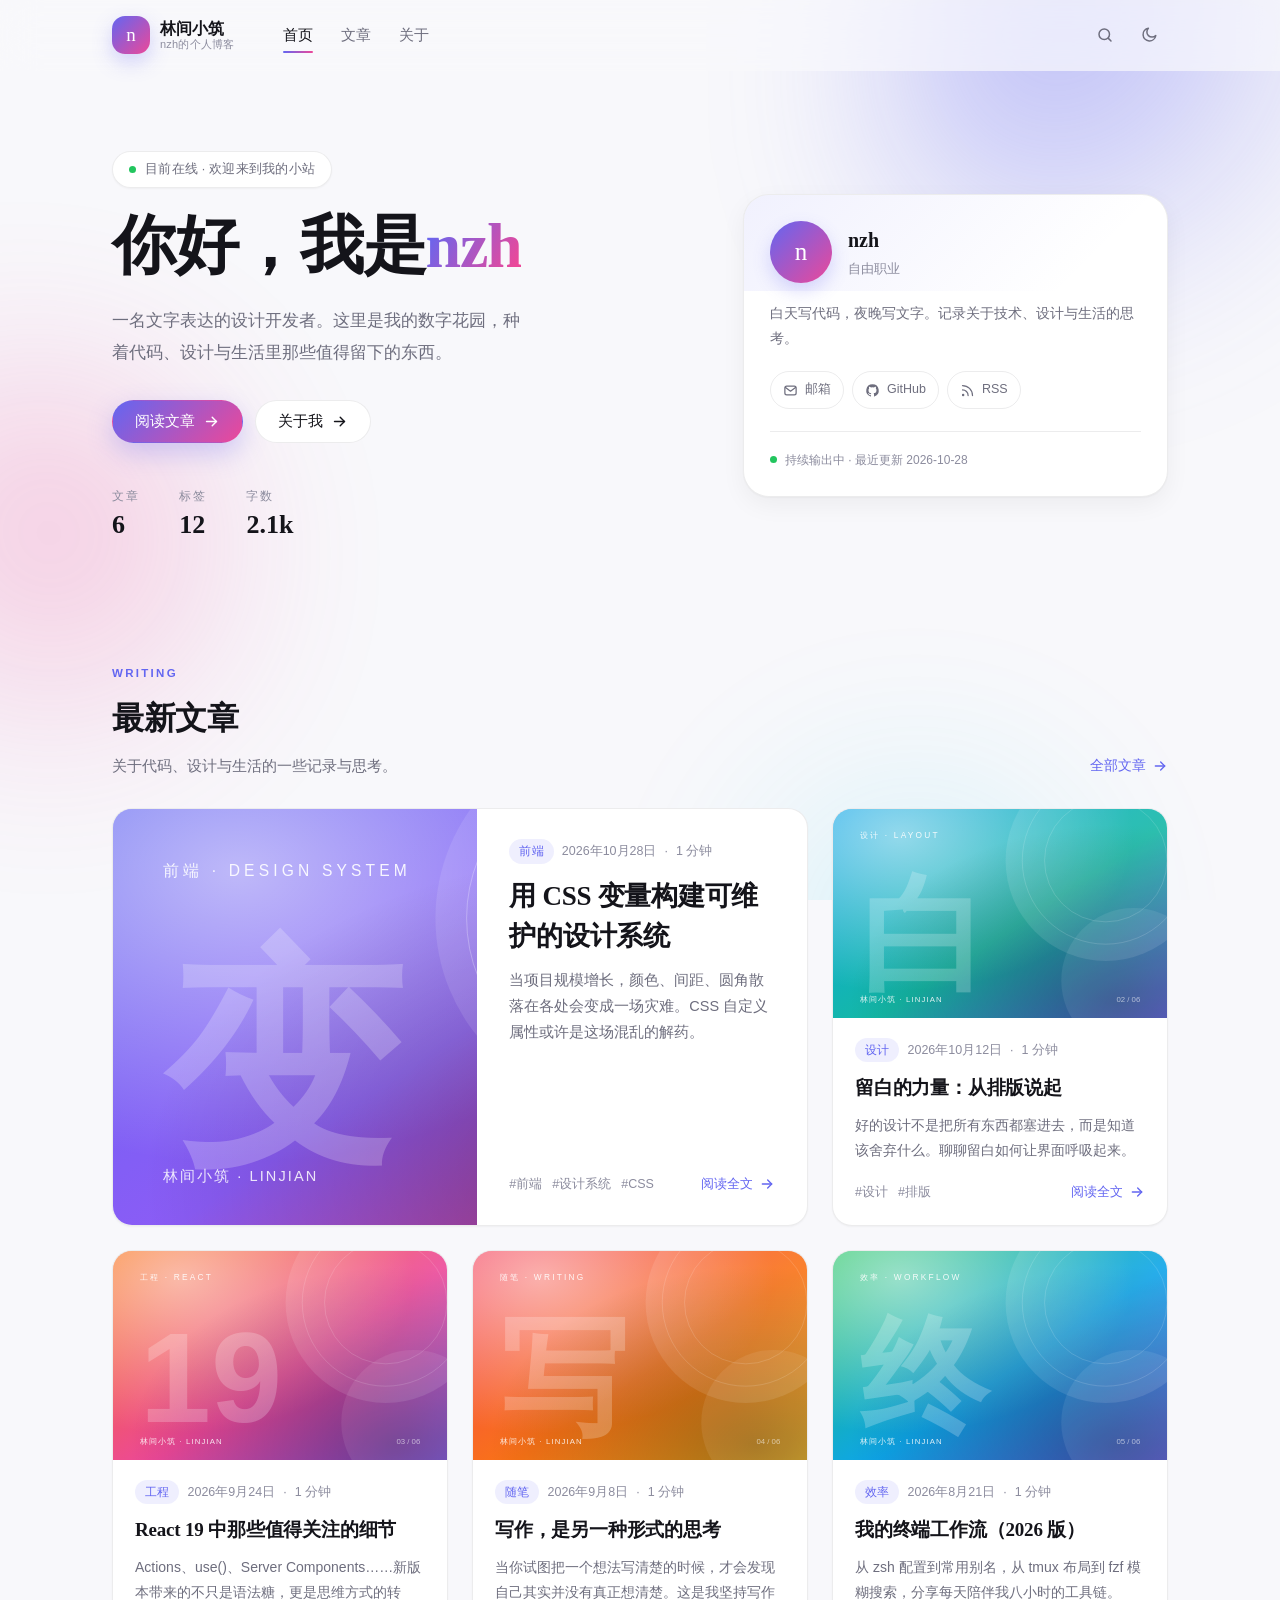
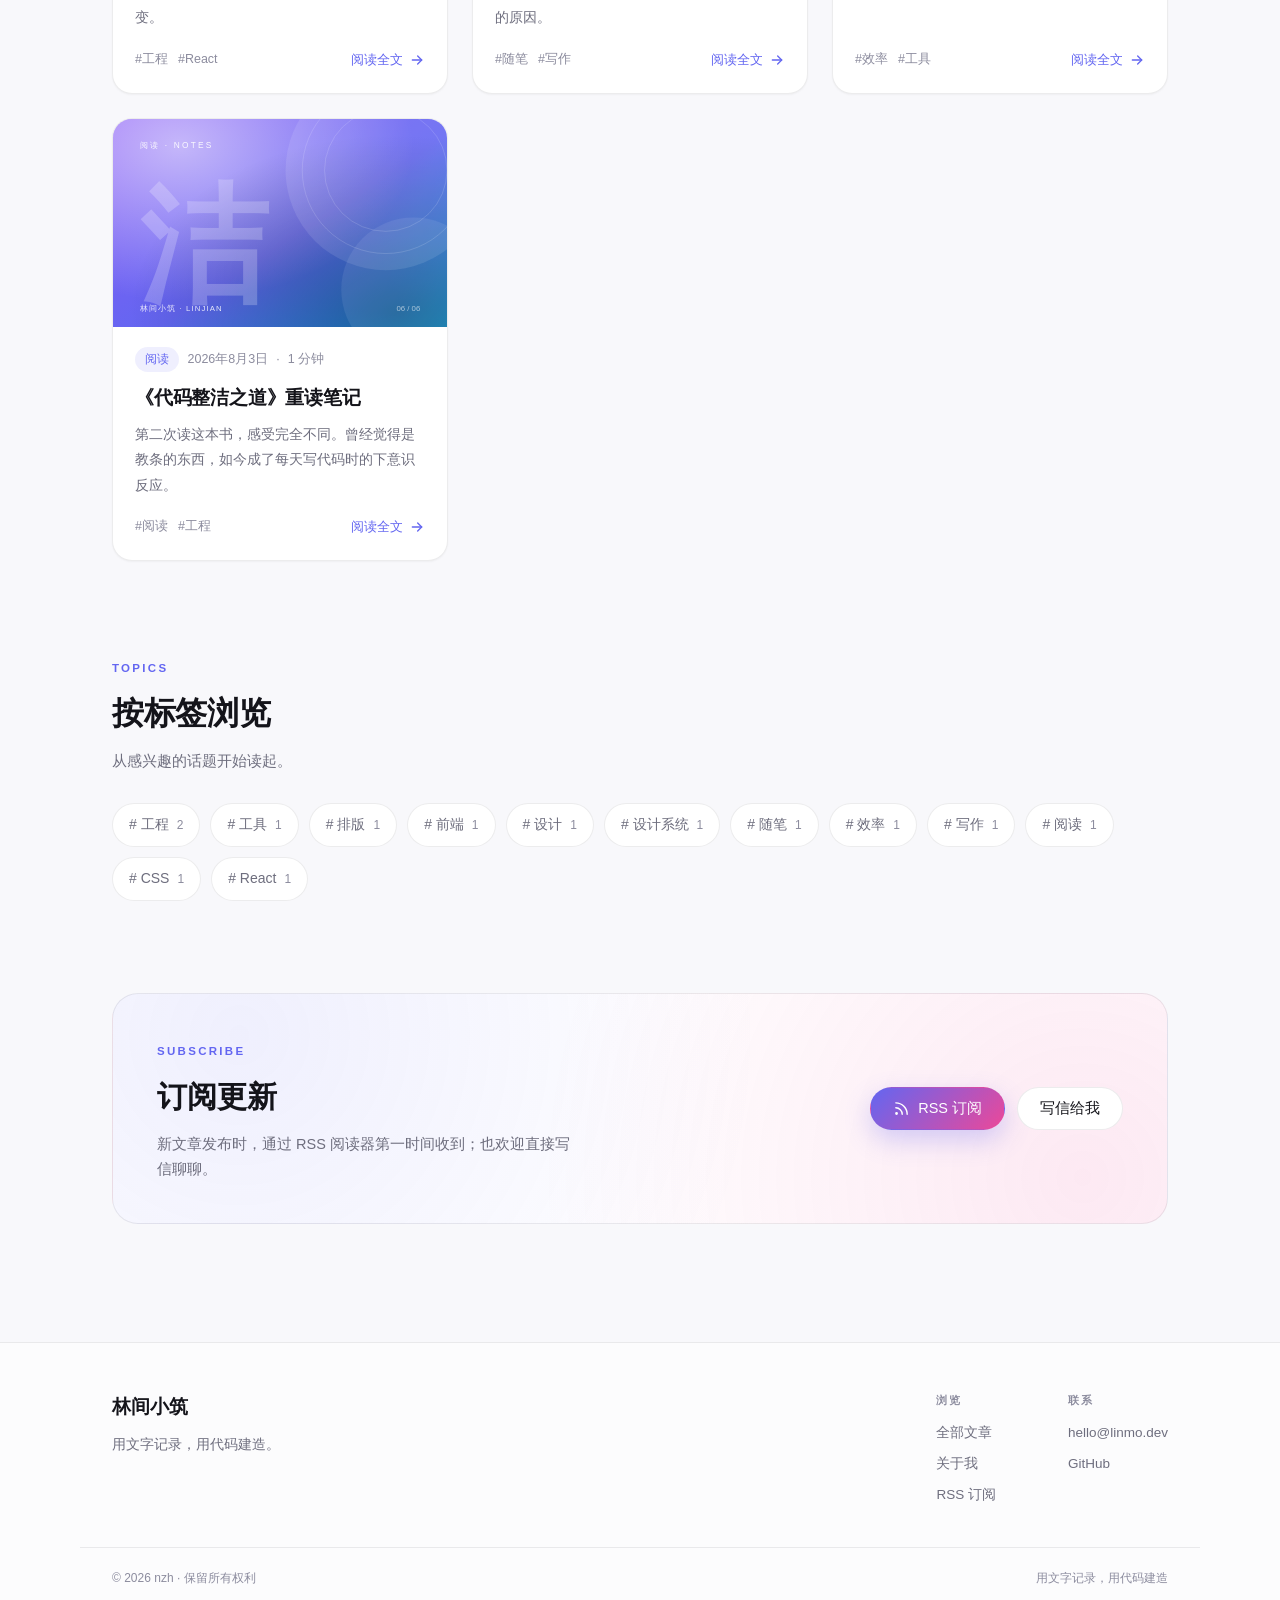
==== commit f553855c: "Use production site URL in RSS, sitemap and canonical links" ====
--- a/index.html
+++ b/index.html
@@ -3,15 +3,15 @@
 <head>
 <meta charset="utf-8">
 <meta name="viewport" content="width=device-width, initial-scale=1">
-<title>林间小筑 · 林墨的个人博客</title>
+<title>林间小筑 · nzh的个人博客</title>
 <meta name="description" content="林墨的个人博客 —— 记录关于前端工程、设计与生活的思考。">
 <meta name="robots" content="index, follow">
-<link rel="canonical" href="http://localhost:4321/">
+<link rel="canonical" href="https://clone-cpy.github.io/">
 <meta property="og:type" content="website">
 <meta property="og:site_name" content="林间小筑">
-<meta property="og:title" content="林间小筑 · 林墨的个人博客">
+<meta property="og:title" content="林间小筑 · nzh的个人博客">
 <meta property="og:description" content="林墨的个人博客 —— 记录关于前端工程、设计与生活的思考。">
-<meta property="og:url" content="http://localhost:4321/">
+<meta property="og:url" content="https://clone-cpy.github.io/">
 
 <meta name="twitter:card" content="summary">
 <meta name="theme-color" content="#6366f1" media="(prefers-color-scheme: light)">
@@ -41,10 +41,10 @@
 <header class="site-header" data-header>
   <div class="shell nav">
     <a class="brand" href="./">
-      <span class="brand__mark" aria-hidden="true">林</span>
+      <span class="brand__mark" aria-hidden="true">n</span>
       <span class="brand__text">
         <strong>林间小筑</strong>
-        <small>林墨的个人博客</small>
+        <small>nzh的个人博客</small>
       </span>
     </a>
     <button class="nav-toggle" type="button" aria-label="打开导航" aria-expanded="false" aria-controls="site-nav" data-nav-toggle>
@@ -69,8 +69,8 @@
 <section class="hero shell">
   <div class="hero__copy">
     <span class="eyebrow"><span class="pulse" aria-hidden="true"></span>目前在线 · 欢迎来到我的小站</span>
-    <h1 class="hero__title">你好，我是<span class="gradient-text">林墨</span></h1>
-    <p class="hero__text">一名热爱前端工程与文字表达的设计开发者。这里是我的数字花园，种着代码、设计与生活里那些值得留下的东西。</p>
+    <h1 class="hero__title">你好，我是<span class="gradient-text">nzh</span></h1>
+    <p class="hero__text">一名文字表达的设计开发者。这里是我的数字花园，种着代码、设计与生活里那些值得留下的东西。</p>
     <div class="hero__actions">
       <a class="btn btn--primary" href="./posts">阅读文章 <svg viewBox="0 0 24 24" fill="none" stroke="currentColor" stroke-width="2" stroke-linecap="round" stroke-linejoin="round" aria-hidden="true"><path d="M5 12h14"/><path d="m13 6 6 6-6 6"/></svg></a>
       <a class="btn btn--ghost" href="./about">关于我 <svg viewBox="0 0 24 24" fill="none" stroke="currentColor" stroke-width="2" stroke-linecap="round" stroke-linejoin="round" aria-hidden="true"><path d="M5 12h14"/><path d="m13 6 6 6-6 6"/></svg></a>
@@ -81,10 +81,10 @@
   </div>
   <aside class="profile-card">
     <div class="profile-card__head">
-      <span class="avatar avatar--text avatar--lg" aria-hidden="true">林</span>
+      <span class="avatar avatar--text avatar--lg" aria-hidden="true">n</span>
       <div>
-        <p class="profile-card__name">林墨</p>
-        <p class="profile-card__role">前端工程师 / 写作者</p>
+        <p class="profile-card__name">nzh</p>
+        <p class="profile-card__role"> 自由职业</p>
       </div>
     </div>
     <p class="profile-card__bio">白天写代码，夜晚写文字。记录关于技术、设计与生活的思考。</p>
@@ -279,7 +279,7 @@
     </div>
   </div>
   <div class="shell footer__bottom">
-    <p>© 2026 林墨 · 保留所有权利</p>
+    <p>© 2026 nzh · 保留所有权利</p>
     <p>用文字记录，用代码建造</p>
   </div>
 </footer>
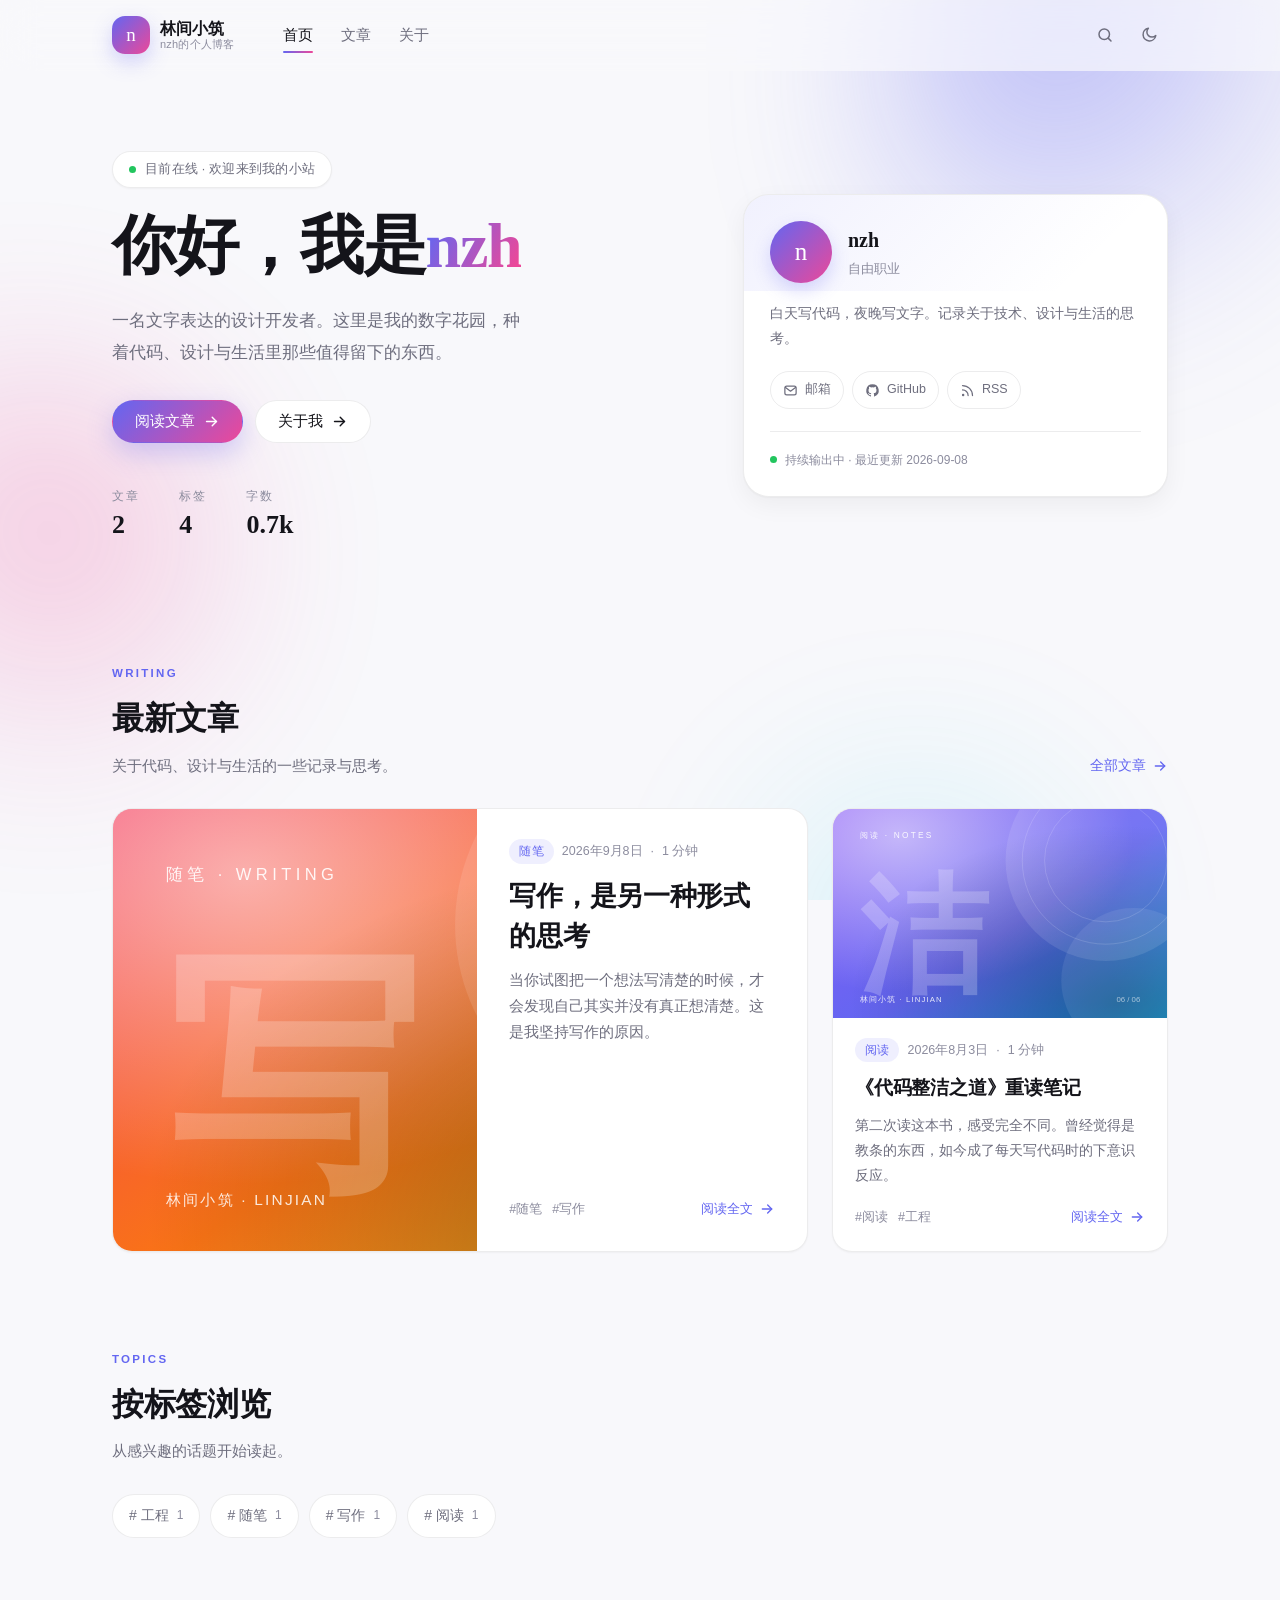
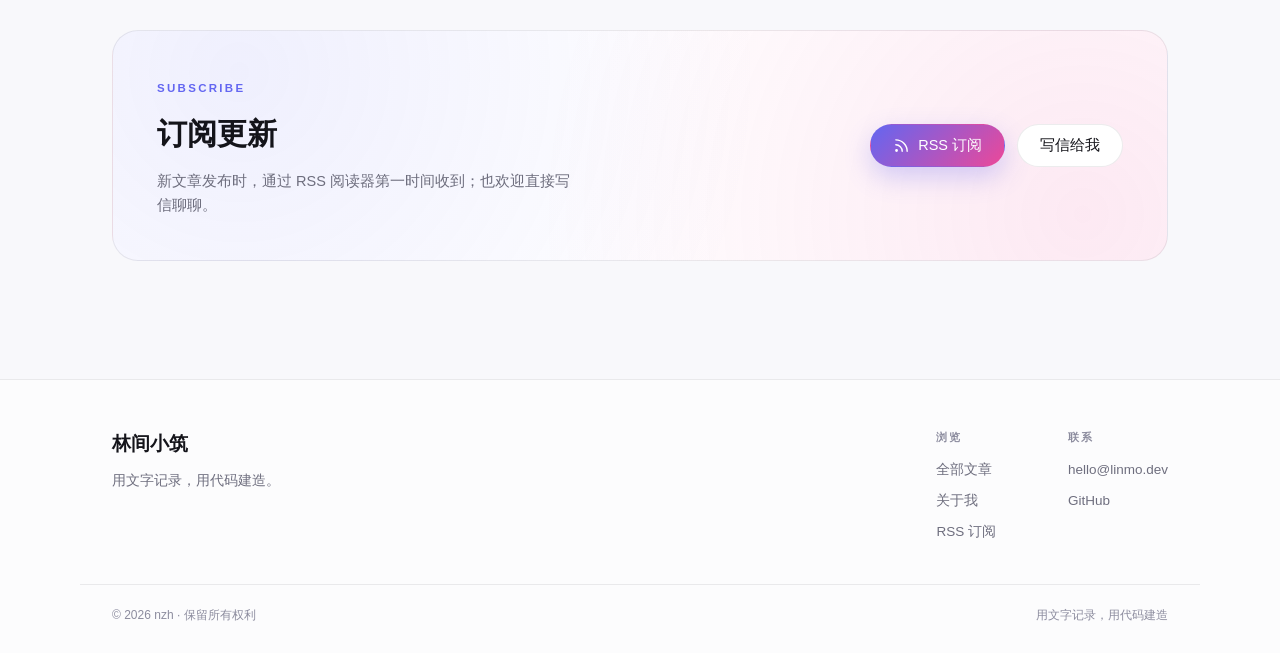
==== commit 4e0cb12e: "Publish blog 2026-11-09 14:38" ====
--- a/index.html
+++ b/index.html
@@ -4,13 +4,13 @@
 <meta charset="utf-8">
 <meta name="viewport" content="width=device-width, initial-scale=1">
 <title>林间小筑 · nzh的个人博客</title>
-<meta name="description" content="林墨的个人博客 —— 记录关于前端工程、设计与生活的思考。">
+<meta name="description" content="nzh 的个人博客 —— 记录关于技术、设计与生活的思考。">
 <meta name="robots" content="index, follow">
 <link rel="canonical" href="https://clone-cpy.github.io/">
 <meta property="og:type" content="website">
 <meta property="og:site_name" content="林间小筑">
 <meta property="og:title" content="林间小筑 · nzh的个人博客">
-<meta property="og:description" content="林墨的个人博客 —— 记录关于前端工程、设计与生活的思考。">
+<meta property="og:description" content="nzh 的个人博客 —— 记录关于技术、设计与生活的思考。">
 <meta property="og:url" content="https://clone-cpy.github.io/">
 
 <meta name="twitter:card" content="summary">
@@ -76,7 +76,7 @@
       <a class="btn btn--ghost" href="./about">关于我 <svg viewBox="0 0 24 24" fill="none" stroke="currentColor" stroke-width="2" stroke-linecap="round" stroke-linejoin="round" aria-hidden="true"><path d="M5 12h14"/><path d="m13 6 6 6-6 6"/></svg></a>
     </div>
     <dl class="hero__stats">
-      <div><dt>文章</dt><dd>6</dd></div><div><dt>标签</dt><dd>12</dd></div><div><dt>字数</dt><dd>2.1k</dd></div>
+      <div><dt>文章</dt><dd>2</dd></div><div><dt>标签</dt><dd>4</dd></div><div><dt>字数</dt><dd>0.7k</dd></div>
     </dl>
   </div>
   <aside class="profile-card">
@@ -93,7 +93,7 @@
       <li><a href="https://github.com/clone-cpy" target="_blank" rel="noopener noreferrer"><svg viewBox="0 0 24 24" fill="currentColor" aria-hidden="true"><path d="M12 2a10 10 0 0 0-3.16 19.49c.5.09.68-.22.68-.48v-1.7c-2.78.6-3.37-1.34-3.37-1.34-.45-1.16-1.1-1.47-1.1-1.47-.9-.62.07-.6.07-.6 1 .07 1.53 1.03 1.53 1.03.88 1.52 2.31 1.08 2.87.83.09-.64.35-1.08.63-1.33-2.22-.25-4.55-1.11-4.55-4.94 0-1.09.39-1.98 1.03-2.68-.1-.25-.45-1.27.1-2.65 0 0 .84-.27 2.75 1.02a9.6 9.6 0 0 1 5 0c1.9-1.29 2.74-1.02 2.74-1.02.55 1.38.2 2.4.1 2.65.64.7 1.03 1.59 1.03 2.68 0 3.84-2.34 4.68-4.57 4.93.36.31.68.92.68 1.85v2.74c0 .27.18.58.69.48A10 10 0 0 0 12 2Z"/></svg><span>GitHub</span></a></li>
       <li><a href="./rss.xml"><svg viewBox="0 0 24 24" fill="none" stroke="currentColor" stroke-width="2" stroke-linecap="round" stroke-linejoin="round" aria-hidden="true"><path d="M4 11a9 9 0 0 1 9 9"/><path d="M4 4a16 16 0 0 1 16 16"/><circle cx="5" cy="19" r="1"/></svg><span>RSS</span></a></li>
     </ul>
-    <p class="profile-card__status"><span class="pulse" aria-hidden="true"></span>持续输出中 · 最近更新 2026-10-28</p>
+    <p class="profile-card__status"><span class="pulse" aria-hidden="true"></span>持续输出中 · 最近更新 2026-09-08</p>
   </aside>
 </section>
 
@@ -108,66 +108,6 @@
   </div>
   <div class="post-grid">
     <article class="post-card post-card--feature">
-  <a class="post-card__cover" href="./posts/css-variables-design-system" aria-hidden="true" tabindex="-1">
-    <img class="cover-img" src="./uploads/seed/cover-1.svg" alt="" loading="lazy" decoding="async">
-  </a>
-  <div class="post-card__body">
-    <div class="post-card__meta">
-      <a class="chip" href="./posts?tag=%E5%89%8D%E7%AB%AF">前端</a>
-      <time datetime="2026-10-28T06:02:50.462Z">2026年10月28日</time>
-      <span class="meta-dot" aria-hidden="true">·</span>
-      <span>1 分钟</span>
-    </div>
-    <h3 class="post-card__title"><a href="./posts/css-variables-design-system">用 CSS 变量构建可维护的设计系统</a></h3>
-    <p class="post-card__excerpt">当项目规模增长，颜色、间距、圆角散落在各处会变成一场灾难。CSS 自定义属性或许是这场混乱的解药。</p>
-    <div class="post-card__footer">
-      <ul class="tag-list">
-        <li><a href="./posts?tag=%E5%89%8D%E7%AB%AF">#前端</a></li><li><a href="./posts?tag=%E8%AE%BE%E8%AE%A1%E7%B3%BB%E7%BB%9F">#设计系统</a></li><li><a href="./posts?tag=CSS">#CSS</a></li>
-      </ul>
-      <span class="read-more">阅读全文 <svg viewBox="0 0 24 24" fill="none" stroke="currentColor" stroke-width="2" stroke-linecap="round" stroke-linejoin="round" aria-hidden="true"><path d="M5 12h14"/><path d="m13 6 6 6-6 6"/></svg></span>
-    </div>
-  </div>
-</article><article class="post-card">
-  <a class="post-card__cover" href="./posts/the-power-of-whitespace" aria-hidden="true" tabindex="-1">
-    <img class="cover-img" src="./uploads/seed/cover-2.svg" alt="" loading="lazy" decoding="async">
-  </a>
-  <div class="post-card__body">
-    <div class="post-card__meta">
-      <a class="chip" href="./posts?tag=%E8%AE%BE%E8%AE%A1">设计</a>
-      <time datetime="2026-10-12T06:02:50.462Z">2026年10月12日</time>
-      <span class="meta-dot" aria-hidden="true">·</span>
-      <span>1 分钟</span>
-    </div>
-    <h3 class="post-card__title"><a href="./posts/the-power-of-whitespace">留白的力量：从排版说起</a></h3>
-    <p class="post-card__excerpt">好的设计不是把所有东西都塞进去，而是知道该舍弃什么。聊聊留白如何让界面呼吸起来。</p>
-    <div class="post-card__footer">
-      <ul class="tag-list">
-        <li><a href="./posts?tag=%E8%AE%BE%E8%AE%A1">#设计</a></li><li><a href="./posts?tag=%E6%8E%92%E7%89%88">#排版</a></li>
-      </ul>
-      <span class="read-more">阅读全文 <svg viewBox="0 0 24 24" fill="none" stroke="currentColor" stroke-width="2" stroke-linecap="round" stroke-linejoin="round" aria-hidden="true"><path d="M5 12h14"/><path d="m13 6 6 6-6 6"/></svg></span>
-    </div>
-  </div>
-</article><article class="post-card">
-  <a class="post-card__cover" href="./posts/react-19-details" aria-hidden="true" tabindex="-1">
-    <img class="cover-img" src="./uploads/seed/cover-3.svg" alt="" loading="lazy" decoding="async">
-  </a>
-  <div class="post-card__body">
-    <div class="post-card__meta">
-      <a class="chip" href="./posts?tag=%E5%B7%A5%E7%A8%8B">工程</a>
-      <time datetime="2026-09-24T06:02:50.462Z">2026年9月24日</time>
-      <span class="meta-dot" aria-hidden="true">·</span>
-      <span>1 分钟</span>
-    </div>
-    <h3 class="post-card__title"><a href="./posts/react-19-details">React 19 中那些值得关注的细节</a></h3>
-    <p class="post-card__excerpt">Actions、use()、Server Components……新版本带来的不只是语法糖，更是思维方式的转变。</p>
-    <div class="post-card__footer">
-      <ul class="tag-list">
-        <li><a href="./posts?tag=%E5%B7%A5%E7%A8%8B">#工程</a></li><li><a href="./posts?tag=React">#React</a></li>
-      </ul>
-      <span class="read-more">阅读全文 <svg viewBox="0 0 24 24" fill="none" stroke="currentColor" stroke-width="2" stroke-linecap="round" stroke-linejoin="round" aria-hidden="true"><path d="M5 12h14"/><path d="m13 6 6 6-6 6"/></svg></span>
-    </div>
-  </div>
-</article><article class="post-card">
   <a class="post-card__cover" href="./posts/writing-is-thinking" aria-hidden="true" tabindex="-1">
     <img class="cover-img" src="./uploads/seed/cover-4.svg" alt="" loading="lazy" decoding="async">
   </a>
@@ -183,26 +123,6 @@
     <div class="post-card__footer">
       <ul class="tag-list">
         <li><a href="./posts?tag=%E9%9A%8F%E7%AC%94">#随笔</a></li><li><a href="./posts?tag=%E5%86%99%E4%BD%9C">#写作</a></li>
-      </ul>
-      <span class="read-more">阅读全文 <svg viewBox="0 0 24 24" fill="none" stroke="currentColor" stroke-width="2" stroke-linecap="round" stroke-linejoin="round" aria-hidden="true"><path d="M5 12h14"/><path d="m13 6 6 6-6 6"/></svg></span>
-    </div>
-  </div>
-</article><article class="post-card">
-  <a class="post-card__cover" href="./posts/my-terminal-workflow" aria-hidden="true" tabindex="-1">
-    <img class="cover-img" src="./uploads/seed/cover-5.svg" alt="" loading="lazy" decoding="async">
-  </a>
-  <div class="post-card__body">
-    <div class="post-card__meta">
-      <a class="chip" href="./posts?tag=%E6%95%88%E7%8E%87">效率</a>
-      <time datetime="2026-08-21T06:02:50.462Z">2026年8月21日</time>
-      <span class="meta-dot" aria-hidden="true">·</span>
-      <span>1 分钟</span>
-    </div>
-    <h3 class="post-card__title"><a href="./posts/my-terminal-workflow">我的终端工作流（2026 版）</a></h3>
-    <p class="post-card__excerpt">从 zsh 配置到常用别名，从 tmux 布局到 fzf 模糊搜索，分享每天陪伴我八小时的工具链。</p>
-    <div class="post-card__footer">
-      <ul class="tag-list">
-        <li><a href="./posts?tag=%E6%95%88%E7%8E%87">#效率</a></li><li><a href="./posts?tag=%E5%B7%A5%E5%85%B7">#工具</a></li>
       </ul>
       <span class="read-more">阅读全文 <svg viewBox="0 0 24 24" fill="none" stroke="currentColor" stroke-width="2" stroke-linecap="round" stroke-linejoin="round" aria-hidden="true"><path d="M5 12h14"/><path d="m13 6 6 6-6 6"/></svg></span>
     </div>
@@ -240,7 +160,7 @@
     </div>
     
   </div>
-  <div class="tag-cloud"><a class="tag-pill" href="./posts?tag=%E5%B7%A5%E7%A8%8B"># 工程 <span>2</span></a><a class="tag-pill" href="./posts?tag=%E5%B7%A5%E5%85%B7"># 工具 <span>1</span></a><a class="tag-pill" href="./posts?tag=%E6%8E%92%E7%89%88"># 排版 <span>1</span></a><a class="tag-pill" href="./posts?tag=%E5%89%8D%E7%AB%AF"># 前端 <span>1</span></a><a class="tag-pill" href="./posts?tag=%E8%AE%BE%E8%AE%A1"># 设计 <span>1</span></a><a class="tag-pill" href="./posts?tag=%E8%AE%BE%E8%AE%A1%E7%B3%BB%E7%BB%9F"># 设计系统 <span>1</span></a><a class="tag-pill" href="./posts?tag=%E9%9A%8F%E7%AC%94"># 随笔 <span>1</span></a><a class="tag-pill" href="./posts?tag=%E6%95%88%E7%8E%87"># 效率 <span>1</span></a><a class="tag-pill" href="./posts?tag=%E5%86%99%E4%BD%9C"># 写作 <span>1</span></a><a class="tag-pill" href="./posts?tag=%E9%98%85%E8%AF%BB"># 阅读 <span>1</span></a><a class="tag-pill" href="./posts?tag=CSS"># CSS <span>1</span></a><a class="tag-pill" href="./posts?tag=React"># React <span>1</span></a></div>
+  <div class="tag-cloud"><a class="tag-pill" href="./posts?tag=%E5%B7%A5%E7%A8%8B"># 工程 <span>1</span></a><a class="tag-pill" href="./posts?tag=%E9%9A%8F%E7%AC%94"># 随笔 <span>1</span></a><a class="tag-pill" href="./posts?tag=%E5%86%99%E4%BD%9C"># 写作 <span>1</span></a><a class="tag-pill" href="./posts?tag=%E9%98%85%E8%AF%BB"># 阅读 <span>1</span></a></div>
 </section>
 
 <section class="shell section">
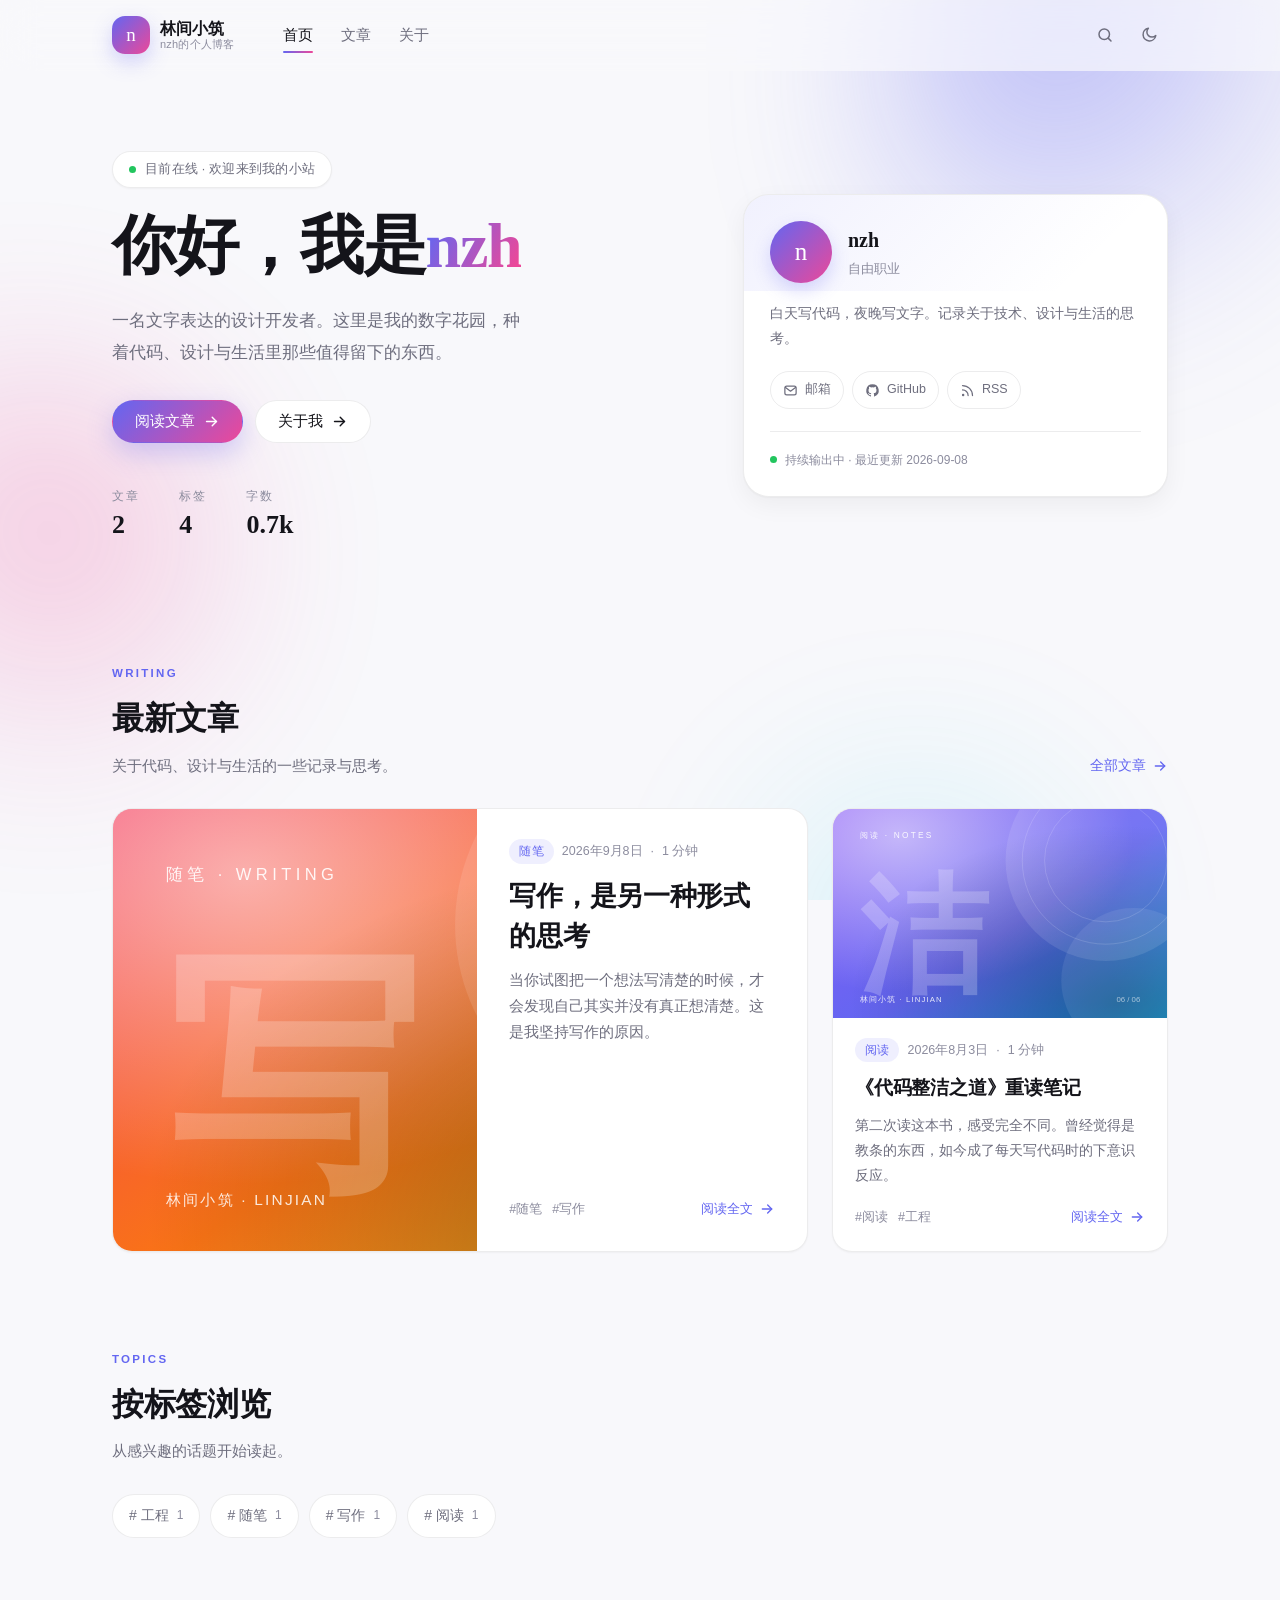
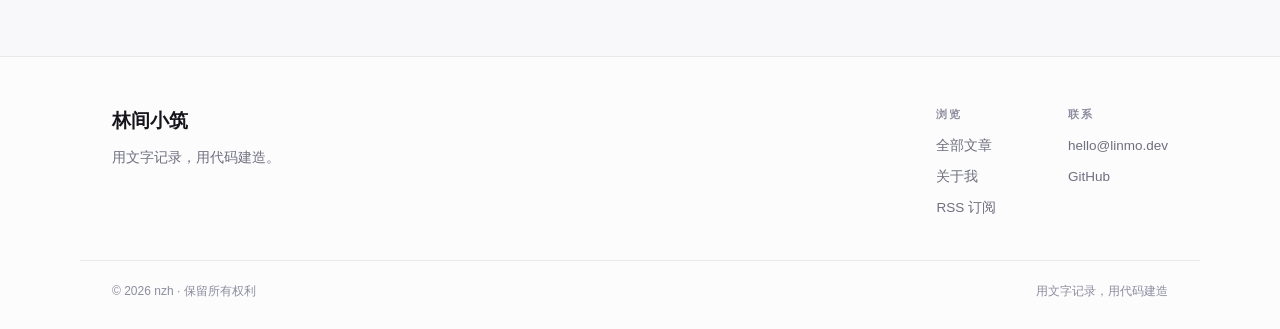
==== commit f9db3271: "Publish blog 2026-11-09 14:39" ====
--- a/index.html
+++ b/index.html
@@ -163,19 +163,6 @@
   <div class="tag-cloud"><a class="tag-pill" href="./posts?tag=%E5%B7%A5%E7%A8%8B"># 工程 <span>1</span></a><a class="tag-pill" href="./posts?tag=%E9%9A%8F%E7%AC%94"># 随笔 <span>1</span></a><a class="tag-pill" href="./posts?tag=%E5%86%99%E4%BD%9C"># 写作 <span>1</span></a><a class="tag-pill" href="./posts?tag=%E9%98%85%E8%AF%BB"># 阅读 <span>1</span></a></div>
 </section>
 
-<section class="shell section">
-  <div class="cta-card">
-    <div>
-      <span class="section-kicker">Subscribe</span>
-      <h2>订阅更新</h2>
-      <p>新文章发布时，通过 RSS 阅读器第一时间收到；也欢迎直接写信聊聊。</p>
-    </div>
-    <div class="cta-card__actions">
-      <a class="btn btn--primary" href="./rss.xml"><svg viewBox="0 0 24 24" fill="none" stroke="currentColor" stroke-width="2" stroke-linecap="round" stroke-linejoin="round" aria-hidden="true"><path d="M4 11a9 9 0 0 1 9 9"/><path d="M4 4a16 16 0 0 1 16 16"/><circle cx="5" cy="19" r="1"/></svg> RSS 订阅</a>
-      <a class="btn btn--ghost" href="mailto:hello@linmo.dev">写信给我</a>
-    </div>
-  </div>
-</section>
 </main>
 <footer class="site-footer">
   <div class="shell footer">
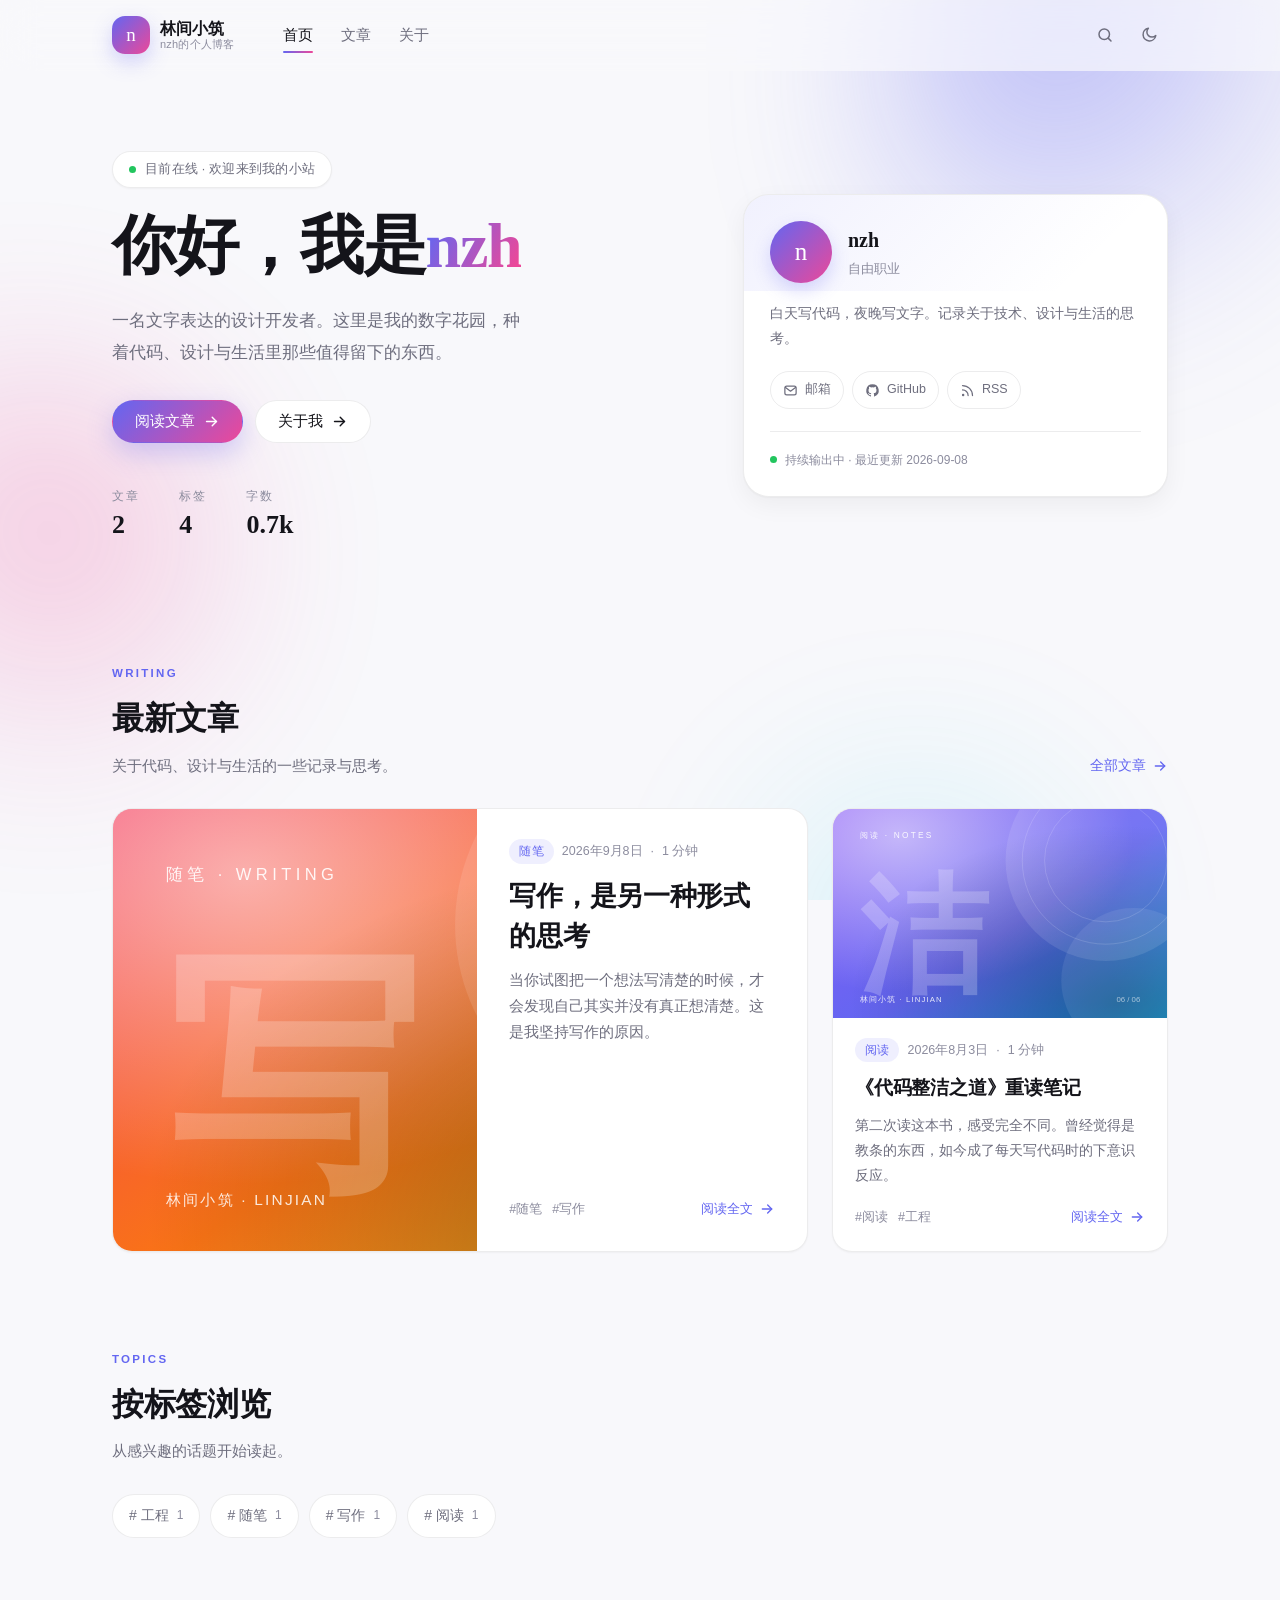
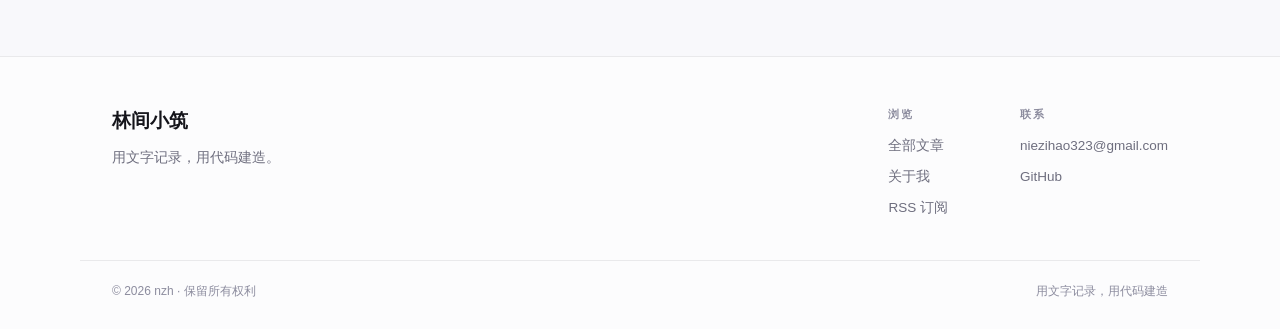
==== commit 61187c3a: "Publish blog 2026-11-09 14:44" ====
--- a/index.html
+++ b/index.html
@@ -89,7 +89,7 @@
     </div>
     <p class="profile-card__bio">白天写代码，夜晚写文字。记录关于技术、设计与生活的思考。</p>
     <ul class="profile-card__links">
-      <li><a href="mailto:hello@linmo.dev"><svg viewBox="0 0 24 24" fill="none" stroke="currentColor" stroke-width="2" stroke-linecap="round" stroke-linejoin="round" aria-hidden="true"><rect x="3" y="5" width="18" height="14" rx="3"/><path d="m4 7 8 6 8-6"/></svg><span>邮箱</span></a></li>
+      <li><a href="mailto:niezihao323@gmail.com"><svg viewBox="0 0 24 24" fill="none" stroke="currentColor" stroke-width="2" stroke-linecap="round" stroke-linejoin="round" aria-hidden="true"><rect x="3" y="5" width="18" height="14" rx="3"/><path d="m4 7 8 6 8-6"/></svg><span>邮箱</span></a></li>
       <li><a href="https://github.com/clone-cpy" target="_blank" rel="noopener noreferrer"><svg viewBox="0 0 24 24" fill="currentColor" aria-hidden="true"><path d="M12 2a10 10 0 0 0-3.16 19.49c.5.09.68-.22.68-.48v-1.7c-2.78.6-3.37-1.34-3.37-1.34-.45-1.16-1.1-1.47-1.1-1.47-.9-.62.07-.6.07-.6 1 .07 1.53 1.03 1.53 1.03.88 1.52 2.31 1.08 2.87.83.09-.64.35-1.08.63-1.33-2.22-.25-4.55-1.11-4.55-4.94 0-1.09.39-1.98 1.03-2.68-.1-.25-.45-1.27.1-2.65 0 0 .84-.27 2.75 1.02a9.6 9.6 0 0 1 5 0c1.9-1.29 2.74-1.02 2.74-1.02.55 1.38.2 2.4.1 2.65.64.7 1.03 1.59 1.03 2.68 0 3.84-2.34 4.68-4.57 4.93.36.31.68.92.68 1.85v2.74c0 .27.18.58.69.48A10 10 0 0 0 12 2Z"/></svg><span>GitHub</span></a></li>
       <li><a href="./rss.xml"><svg viewBox="0 0 24 24" fill="none" stroke="currentColor" stroke-width="2" stroke-linecap="round" stroke-linejoin="round" aria-hidden="true"><path d="M4 11a9 9 0 0 1 9 9"/><path d="M4 4a16 16 0 0 1 16 16"/><circle cx="5" cy="19" r="1"/></svg><span>RSS</span></a></li>
     </ul>
@@ -179,7 +179,7 @@
       </div>
       <div>
         <p class="footer__heading">联系</p>
-        <a href="mailto:hello@linmo.dev">hello@linmo.dev</a>
+        <a href="mailto:niezihao323@gmail.com">niezihao323@gmail.com</a>
         <a href="https://github.com/clone-cpy" target="_blank" rel="noopener noreferrer">GitHub</a>
         
       </div>
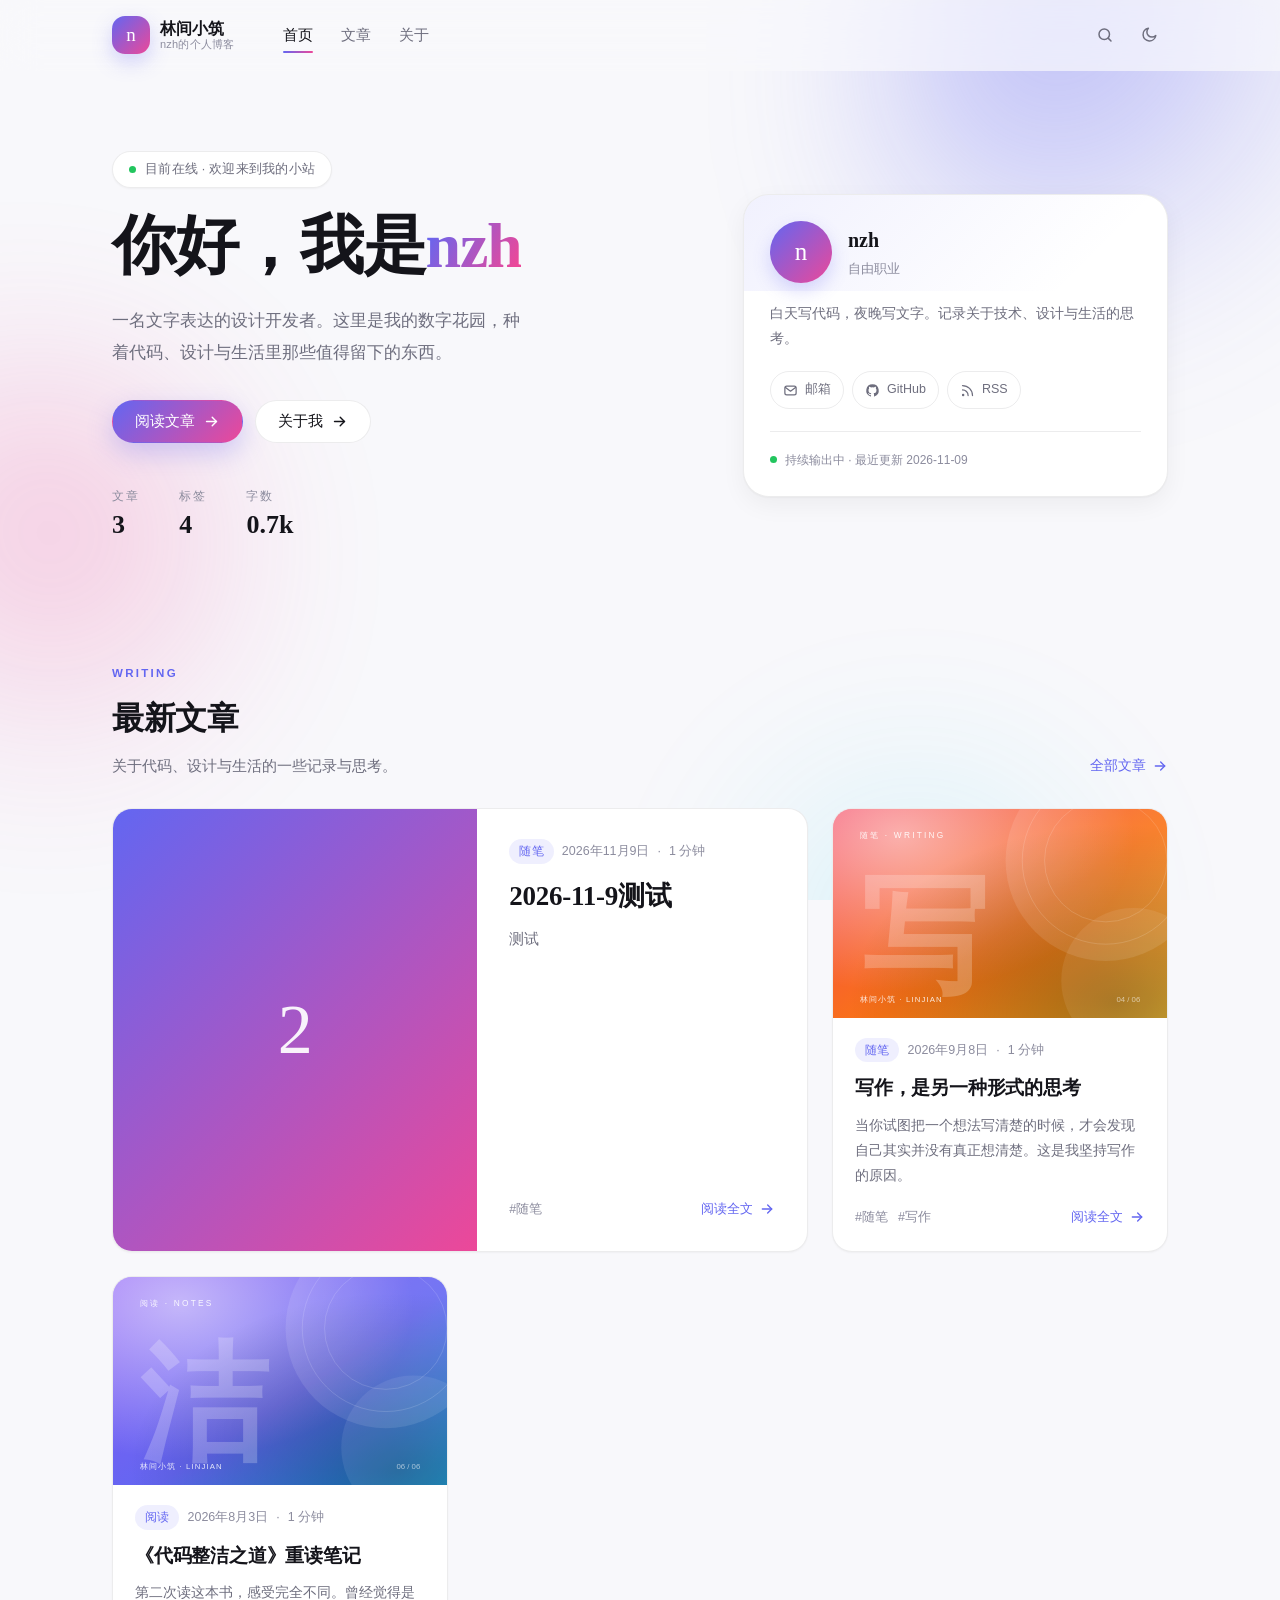
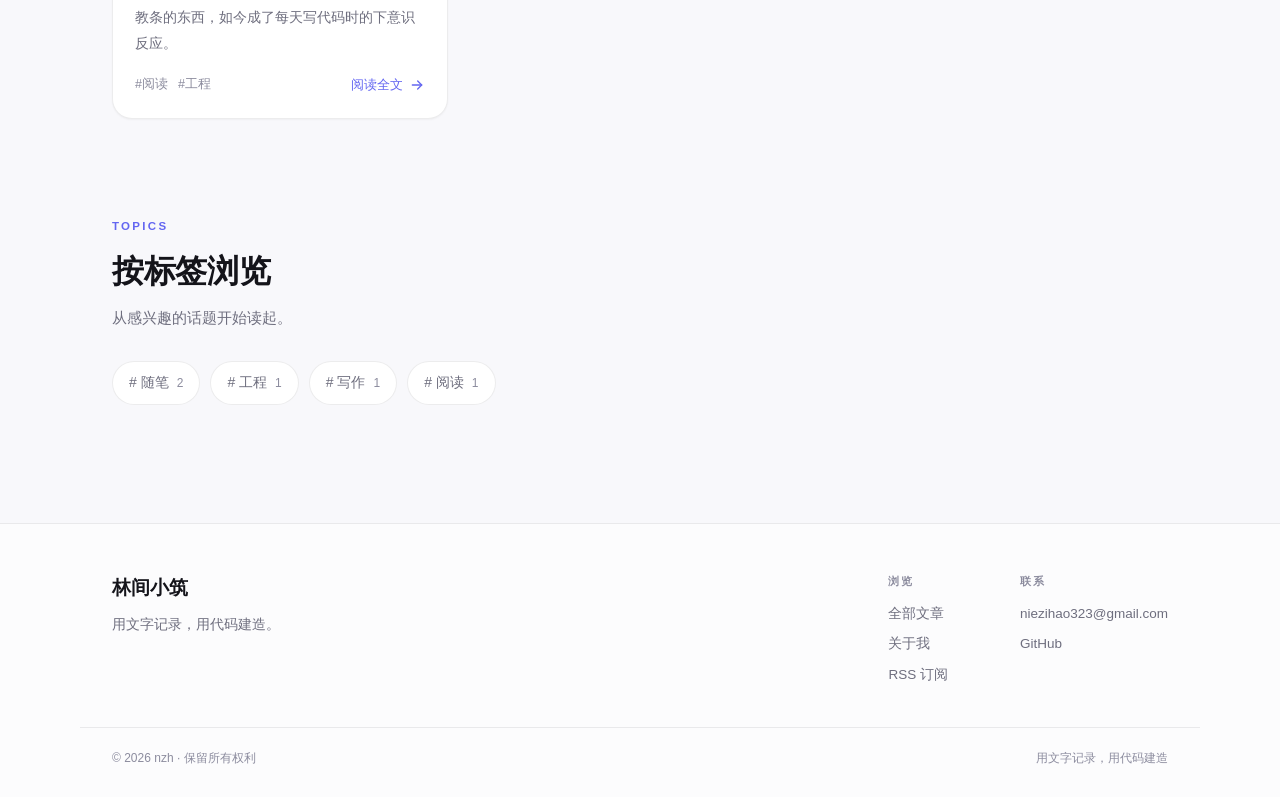
==== commit 1745e84b: "Publish blog 2026-11-09 14:52" ====
--- a/index.html
+++ b/index.html
@@ -76,7 +76,7 @@
       <a class="btn btn--ghost" href="./about">关于我 <svg viewBox="0 0 24 24" fill="none" stroke="currentColor" stroke-width="2" stroke-linecap="round" stroke-linejoin="round" aria-hidden="true"><path d="M5 12h14"/><path d="m13 6 6 6-6 6"/></svg></a>
     </div>
     <dl class="hero__stats">
-      <div><dt>文章</dt><dd>2</dd></div><div><dt>标签</dt><dd>4</dd></div><div><dt>字数</dt><dd>0.7k</dd></div>
+      <div><dt>文章</dt><dd>3</dd></div><div><dt>标签</dt><dd>4</dd></div><div><dt>字数</dt><dd>0.7k</dd></div>
     </dl>
   </div>
   <aside class="profile-card">
@@ -93,7 +93,7 @@
       <li><a href="https://github.com/clone-cpy" target="_blank" rel="noopener noreferrer"><svg viewBox="0 0 24 24" fill="currentColor" aria-hidden="true"><path d="M12 2a10 10 0 0 0-3.16 19.49c.5.09.68-.22.68-.48v-1.7c-2.78.6-3.37-1.34-3.37-1.34-.45-1.16-1.1-1.47-1.1-1.47-.9-.62.07-.6.07-.6 1 .07 1.53 1.03 1.53 1.03.88 1.52 2.31 1.08 2.87.83.09-.64.35-1.08.63-1.33-2.22-.25-4.55-1.11-4.55-4.94 0-1.09.39-1.98 1.03-2.68-.1-.25-.45-1.27.1-2.65 0 0 .84-.27 2.75 1.02a9.6 9.6 0 0 1 5 0c1.9-1.29 2.74-1.02 2.74-1.02.55 1.38.2 2.4.1 2.65.64.7 1.03 1.59 1.03 2.68 0 3.84-2.34 4.68-4.57 4.93.36.31.68.92.68 1.85v2.74c0 .27.18.58.69.48A10 10 0 0 0 12 2Z"/></svg><span>GitHub</span></a></li>
       <li><a href="./rss.xml"><svg viewBox="0 0 24 24" fill="none" stroke="currentColor" stroke-width="2" stroke-linecap="round" stroke-linejoin="round" aria-hidden="true"><path d="M4 11a9 9 0 0 1 9 9"/><path d="M4 4a16 16 0 0 1 16 16"/><circle cx="5" cy="19" r="1"/></svg><span>RSS</span></a></li>
     </ul>
-    <p class="profile-card__status"><span class="pulse" aria-hidden="true"></span>持续输出中 · 最近更新 2026-09-08</p>
+    <p class="profile-card__status"><span class="pulse" aria-hidden="true"></span>持续输出中 · 最近更新 2026-11-09</p>
   </aside>
 </section>
 
@@ -108,6 +108,26 @@
   </div>
   <div class="post-grid">
     <article class="post-card post-card--feature">
+  <a class="post-card__cover" href="./posts/2026-11-9测试" aria-hidden="true" tabindex="-1">
+    <span class="cover-letter cover-letter--card" aria-hidden="true">2</span>
+  </a>
+  <div class="post-card__body">
+    <div class="post-card__meta">
+      <a class="chip" href="./posts?tag=%E9%9A%8F%E7%AC%94">随笔</a>
+      <time datetime="2026-11-09T06:52:07.648Z">2026年11月9日</time>
+      <span class="meta-dot" aria-hidden="true">·</span>
+      <span>1 分钟</span>
+    </div>
+    <h3 class="post-card__title"><a href="./posts/2026-11-9测试">2026-11-9测试</a></h3>
+    <p class="post-card__excerpt">测试</p>
+    <div class="post-card__footer">
+      <ul class="tag-list">
+        <li><a href="./posts?tag=%E9%9A%8F%E7%AC%94">#随笔</a></li>
+      </ul>
+      <span class="read-more">阅读全文 <svg viewBox="0 0 24 24" fill="none" stroke="currentColor" stroke-width="2" stroke-linecap="round" stroke-linejoin="round" aria-hidden="true"><path d="M5 12h14"/><path d="m13 6 6 6-6 6"/></svg></span>
+    </div>
+  </div>
+</article><article class="post-card">
   <a class="post-card__cover" href="./posts/writing-is-thinking" aria-hidden="true" tabindex="-1">
     <img class="cover-img" src="./uploads/seed/cover-4.svg" alt="" loading="lazy" decoding="async">
   </a>
@@ -160,7 +180,7 @@
     </div>
     
   </div>
-  <div class="tag-cloud"><a class="tag-pill" href="./posts?tag=%E5%B7%A5%E7%A8%8B"># 工程 <span>1</span></a><a class="tag-pill" href="./posts?tag=%E9%9A%8F%E7%AC%94"># 随笔 <span>1</span></a><a class="tag-pill" href="./posts?tag=%E5%86%99%E4%BD%9C"># 写作 <span>1</span></a><a class="tag-pill" href="./posts?tag=%E9%98%85%E8%AF%BB"># 阅读 <span>1</span></a></div>
+  <div class="tag-cloud"><a class="tag-pill" href="./posts?tag=%E9%9A%8F%E7%AC%94"># 随笔 <span>2</span></a><a class="tag-pill" href="./posts?tag=%E5%B7%A5%E7%A8%8B"># 工程 <span>1</span></a><a class="tag-pill" href="./posts?tag=%E5%86%99%E4%BD%9C"># 写作 <span>1</span></a><a class="tag-pill" href="./posts?tag=%E9%98%85%E8%AF%BB"># 阅读 <span>1</span></a></div>
 </section>
 
 </main>
